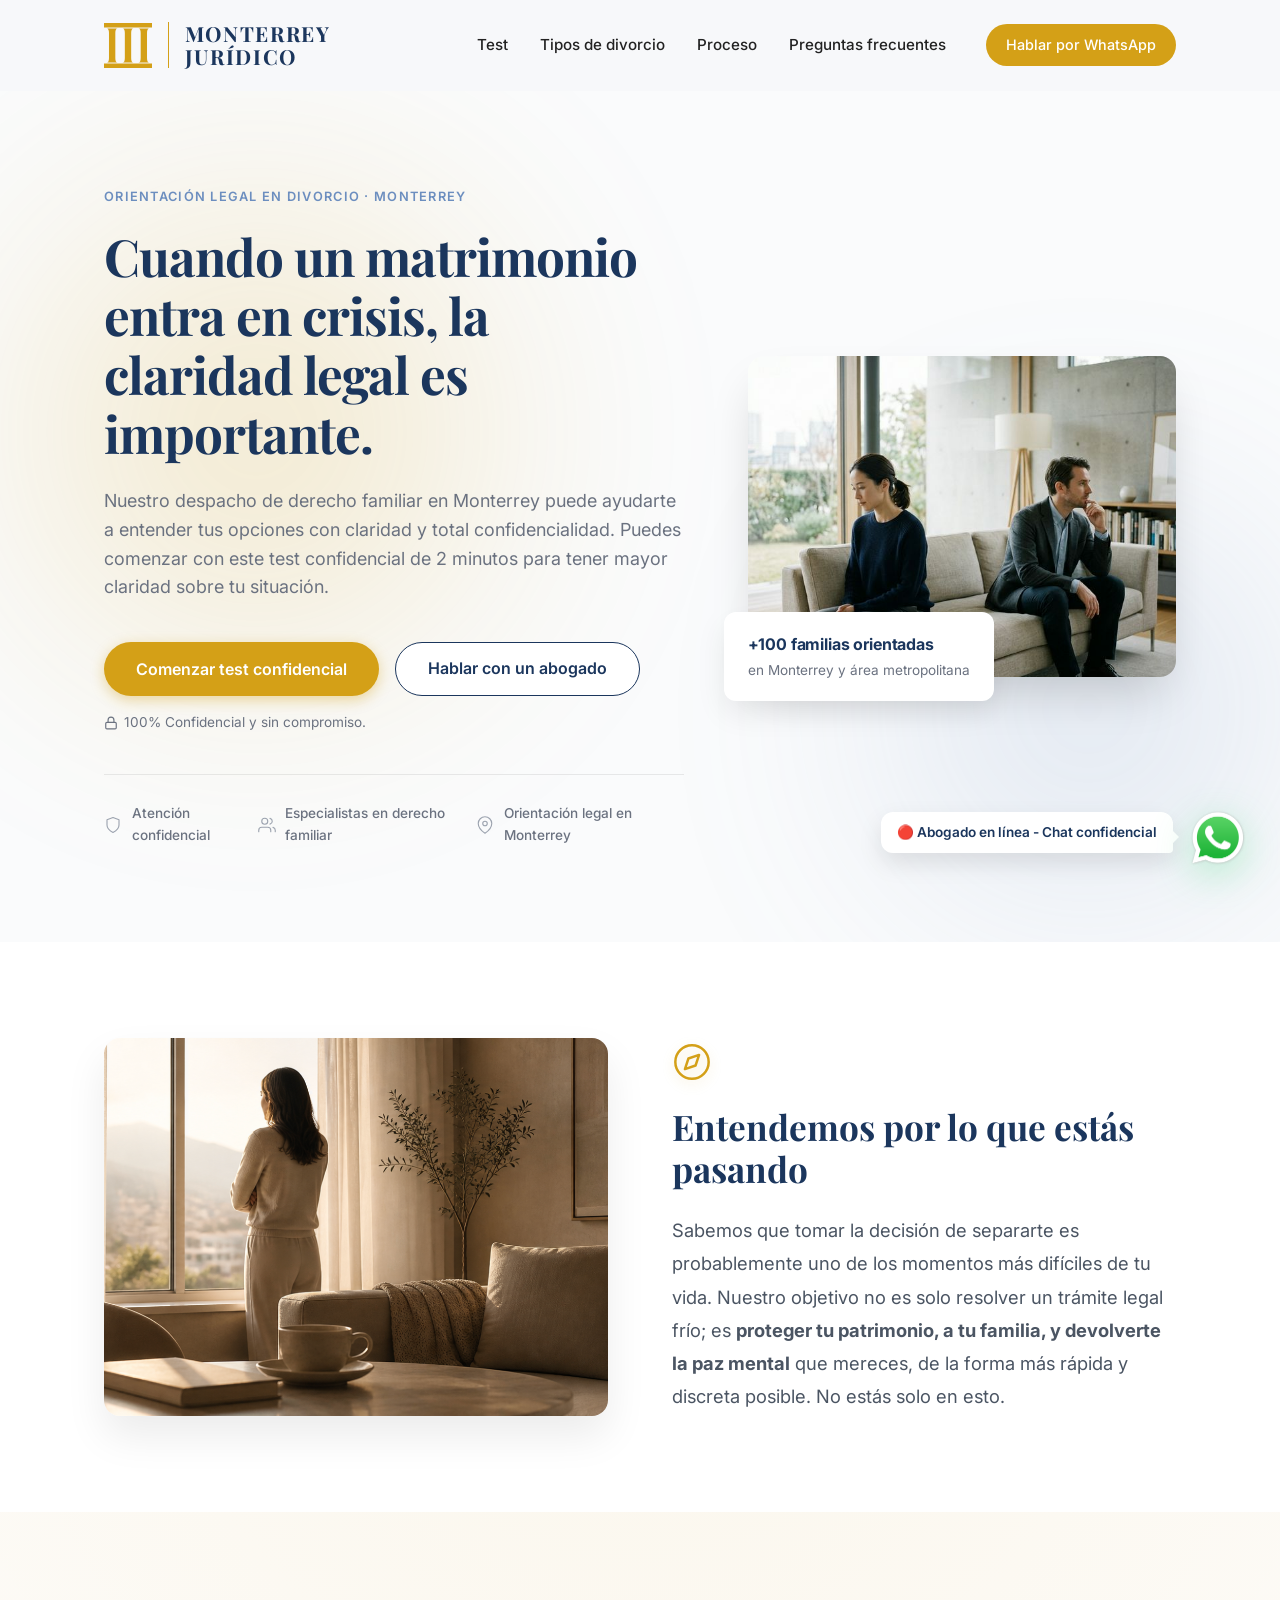
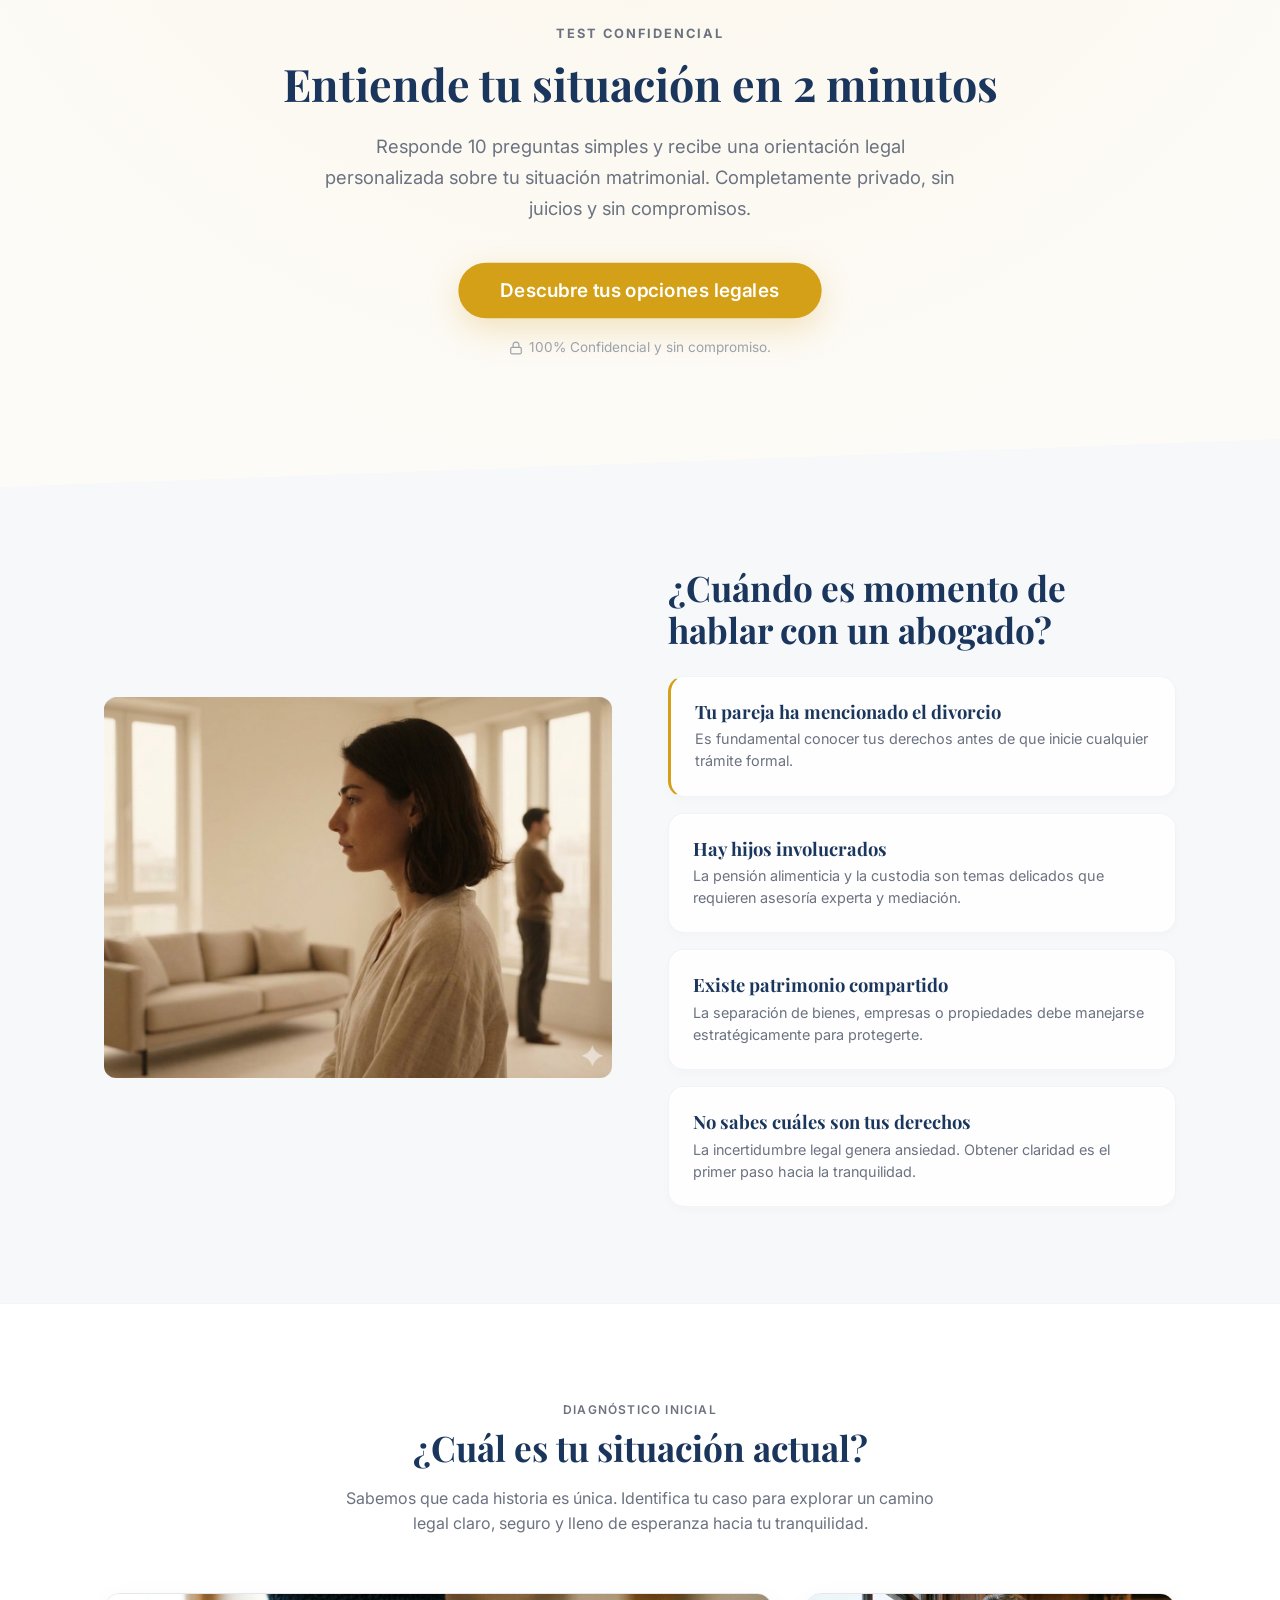
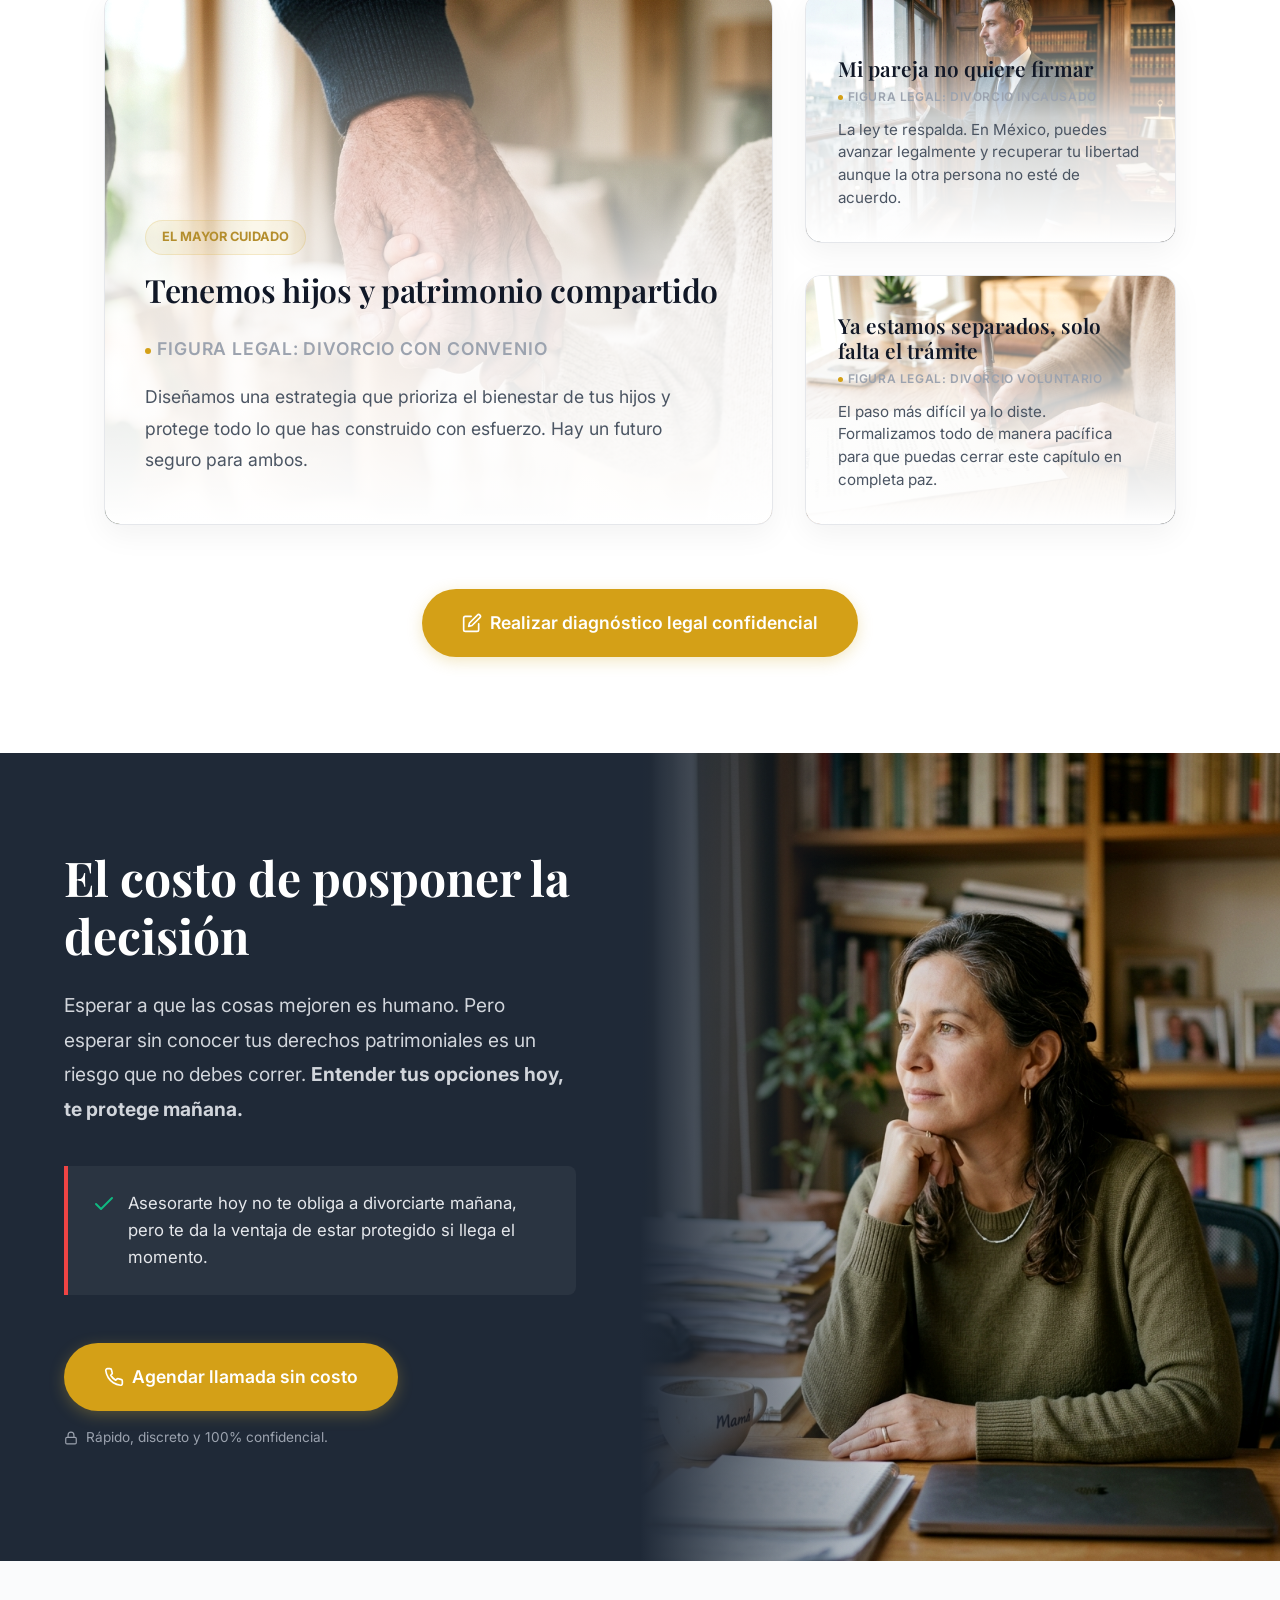
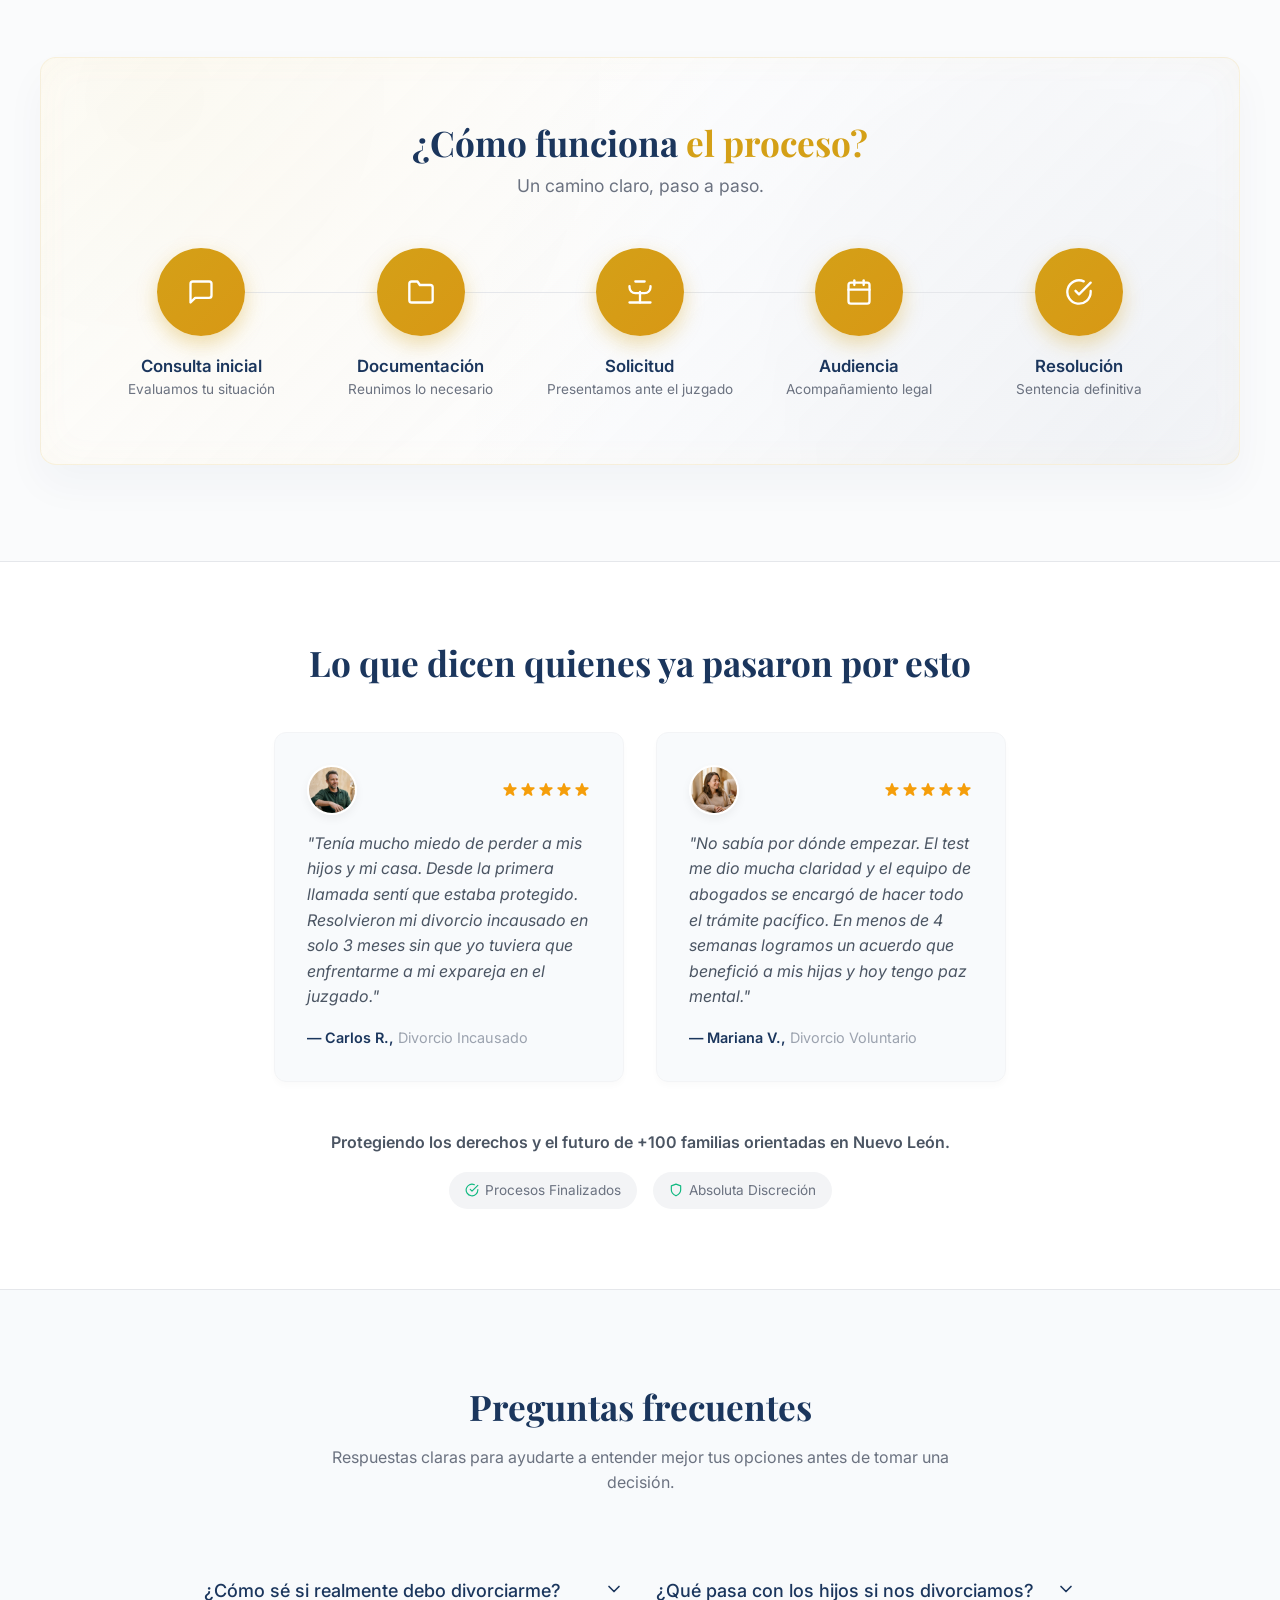
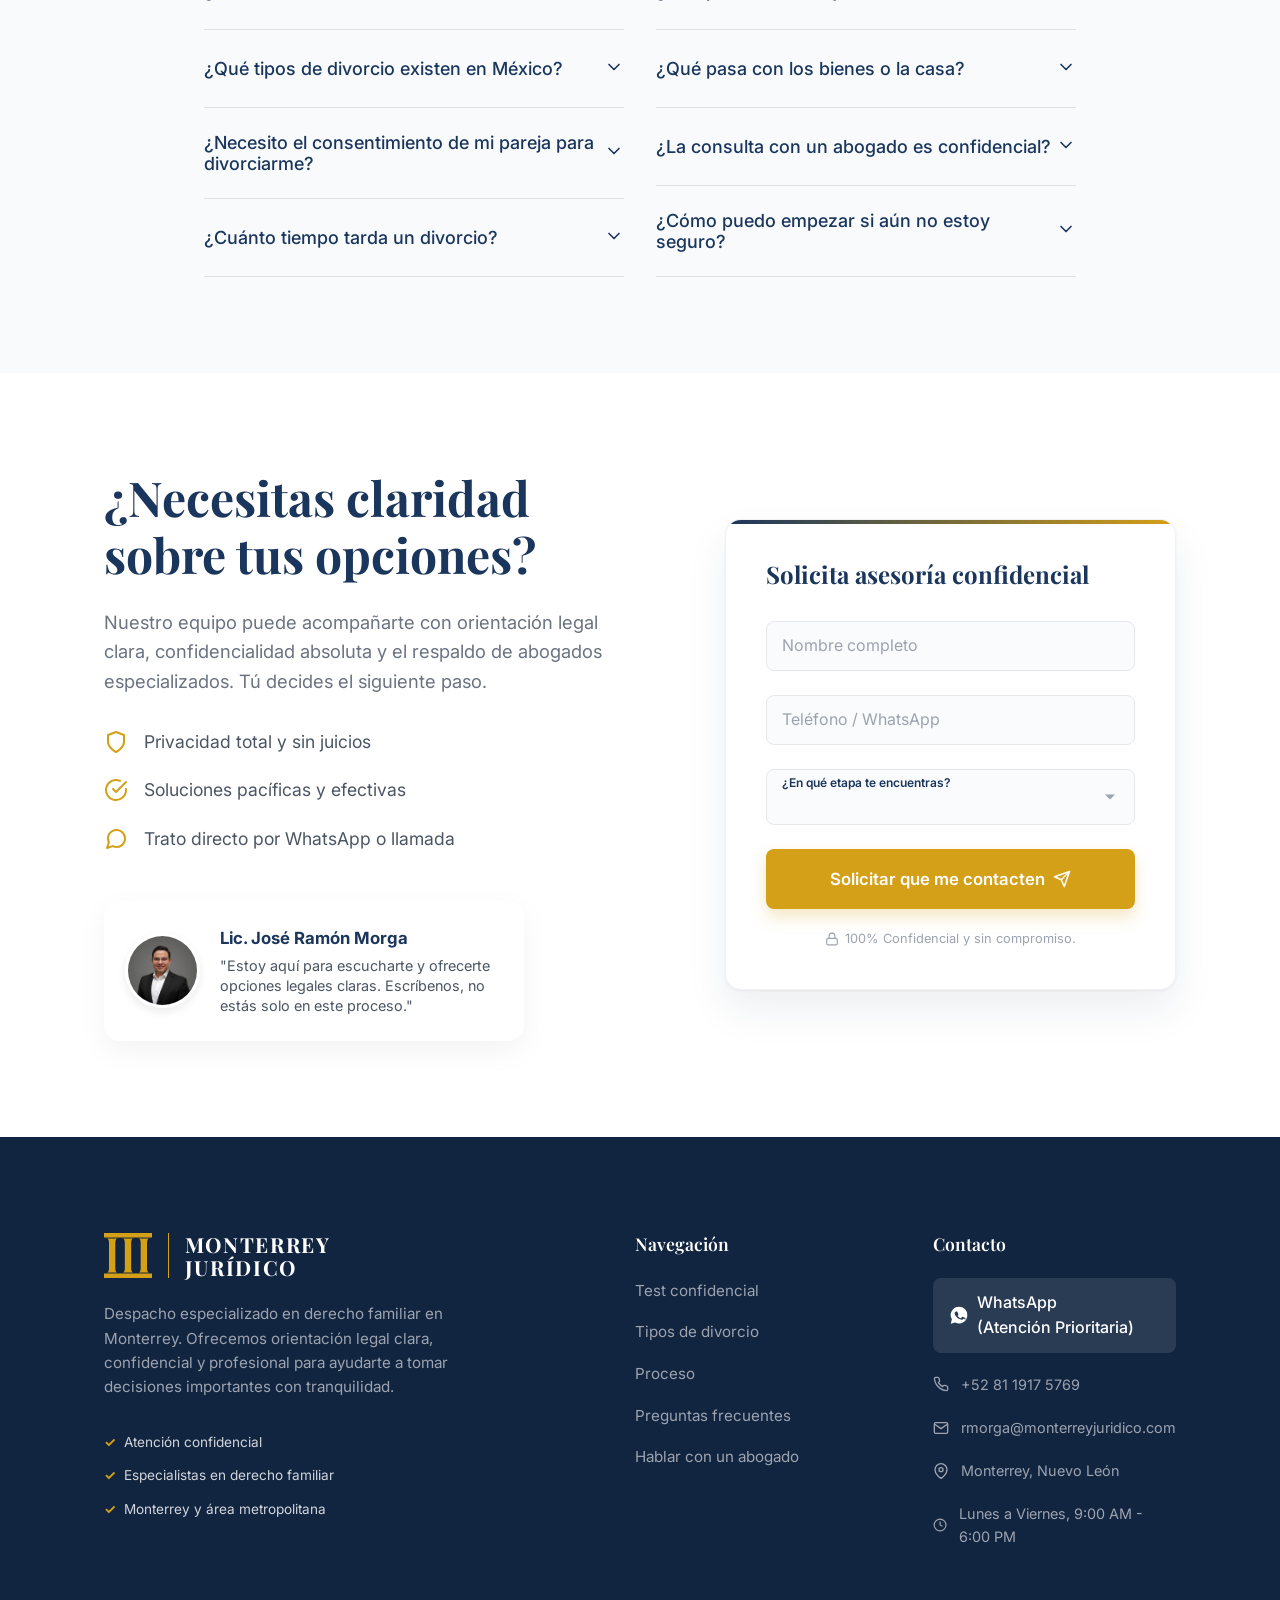
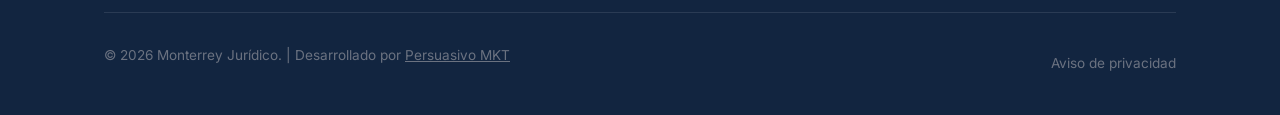
==== index.html @ 4d7eb2c7 "feat: add Aviso de Privacidad page and link it from footer Footer link previously pointed to javascr" ====
<!DOCTYPE html>
<html lang="es">
<head>
    <meta charset="UTF-8">
    <meta name="viewport" content="width=device-width, initial-scale=1.0">
    <title>Orientación Legal en Divorcio - Monterrey</title>
    <meta name="description" content="Orientación legal en divorcio en Monterrey. Especialistas en derecho familiar. Realiza nuestro test confidencial para evaluar tu situación.">
    
    <!-- Google Fonts -->
    <link rel="preconnect" href="https://fonts.googleapis.com">
    <link rel="preconnect" href="https://fonts.gstatic.com" crossorigin>
    <link href="https://fonts.googleapis.com/css2?family=Inter:wght@400;500;600&family=Playfair+Display:wght@500;600;700&display=swap" rel="stylesheet">
    
    <!-- CSS -->
    <link rel="stylesheet" href="styles.css?v=1.1">
</head>
<body>

    <!-- Main Header -->
    <header class="main-header" id="main-header">
        <div class="container header-container">
            <div class="header-logo">
                <a href="javascript:void(0)" class="logo-link">
                    <img src="assets/img/mj_isotipo.svg" alt="Isotipo Monterrey Jurídico" class="logo-icon">
                    <div class="logo-text-container">
                        <span class="logo-text-top">MONTERREY</span>
                        <span class="logo-text-bottom">JURÍDICO</span>
                    </div>
                </a>
            </div>
            
            <button class="mobile-menu-toggle" id="mobile-menu-toggle" aria-label="Abrir menú">
                <span></span>
                <span></span>
                <span></span>
            </button>

            <nav class="main-nav" id="main-nav">
                <ul class="nav-links">
                    <li><a href="#interactive-test" class="nav-link">Test</a></li>
                    <li><a href="#opciones" class="nav-link">Tipos de divorcio</a></li>
                    <li><a href="#proceso" class="nav-link">Proceso</a></li>
                    <li><a href="#faq" class="nav-link">Preguntas frecuentes</a></li>
                </ul>
                <div class="header-cta">
                    <a href="https://wa.me/528119175769" class="btn btn-primary btn-sm" target="_blank" rel="noopener">Hablar por WhatsApp</a>
                </div>
            </nav>
        </div>
    </header>

    <!-- Hero Section -->
    <section class="hero section ambient-mesh" id="inicio">
        <div class="container hero-container">
            <div class="hero-content">
                <span class="eyebrow" style="color: var(--color-secondary); font-size: 0.8rem; letter-spacing: 0.1em; font-weight: 600; text-transform: uppercase; margin-bottom: 1.25rem; display: block;">ORIENTACIÓN LEGAL EN DIVORCIO · MONTERREY</span>
                <h1 class="headline" style="font-size: clamp(2.5rem, 4vw, 3.5rem); line-height: 1.15; letter-spacing: -0.02em; max-width: 600px; margin-bottom: 1.25rem; color: var(--color-primary);">Cuando un matrimonio entra en crisis, la claridad legal es importante.</h1>
                <p class="subheadline" style="font-size: 1.125rem; line-height: 1.6; max-width: 580px; color: #6B7280; margin-bottom: 2.5rem;">Nuestro despacho de derecho familiar en Monterrey puede ayudarte a entender tus opciones con claridad y total confidencialidad. Puedes comenzar con este test confidencial de 2 minutos para tener mayor claridad sobre tu situación.</p>
                <div class="hero-actions" style="margin-bottom: 2.5rem;">
                    <div class="btn-group" style="display: flex; flex-wrap: wrap; gap: 1rem;">
                        <button class="btn btn-primary" onclick="startTestUI()" style="height: 54px; padding: 0 2rem; font-weight: 600; display: inline-flex; align-items: center; justify-content: center; box-shadow: 0 4px 14px 0 rgba(212, 160, 23, 0.39);">Comenzar test confidencial</button>
                        <a href="https://wa.me/528119175769" class="btn btn-secondary" target="_blank" rel="noopener" style="height: 54px; padding: 0 2rem; font-weight: 600; display: inline-flex; align-items: center; justify-content: center;">Hablar con un abogado</a>
                    </div>
                    <p style="font-size: 0.85rem; color: #6B7280; margin-top: 1rem; display: flex; align-items: center; gap: 6px;"><svg width="14" height="14" viewBox="0 0 24 24" fill="none" stroke="currentColor" stroke-width="2" stroke-linecap="round" stroke-linejoin="round"><rect x="3" y="11" width="18" height="11" rx="2" ry="2"></rect><path d="M7 11V7a5 5 0 0 1 10 0v4"></path></svg> 100% Confidencial y sin compromiso.</p>
                </div>
                <div class="hero-trust-badges">
                    <span class="trust-badge-item fade-up-delay-1">
                        <span class="trust-badge-icon">
                            <svg width="20" height="20" viewBox="0 0 24 24" fill="none" stroke="currentColor" stroke-width="1.5" stroke-linecap="round" stroke-linejoin="round"><path d="M12 22s8-4 8-10V5l-8-3-8 3v7c0 6 8 10 8 10z"></path></svg>
                        </span>
                        <span>Atención confidencial</span>
                    </span>
                    <span class="trust-badge-item fade-up-delay-2">
                        <span class="trust-badge-icon">
                            <svg width="20" height="20" viewBox="0 0 24 24" fill="none" stroke="currentColor" stroke-width="1.5" stroke-linecap="round" stroke-linejoin="round"><path d="M17 21v-2a4 4 0 0 0-4-4H5a4 4 0 0 0-4 4v2"></path><circle cx="9" cy="7" r="4"></circle><path d="M23 21v-2a4 4 0 0 0-3-3.87"></path><path d="M16 3.13a4 4 0 0 1 0 7.75"></path></svg>
                        </span>
                        <span>Especialistas en derecho familiar</span>
                    </span>
                    <span class="trust-badge-item fade-up-delay-3">
                        <span class="trust-badge-icon">
                            <svg width="20" height="20" viewBox="0 0 24 24" fill="none" stroke="currentColor" stroke-width="1.5" stroke-linecap="round" stroke-linejoin="round"><path d="M21 10c0 7-9 13-9 13s-9-6-9-13a9 9 0 0 1 18 0z"></path><circle cx="12" cy="10" r="3"></circle></svg>
                        </span>
                        <span>Orientación legal en Monterrey</span>
                    </span>
                </div>
            </div>
            <div class="hero-media-wrapper" style="position: relative; width: 100%;">
                <video class="hero-video" autoplay muted loop playsinline preload="metadata" poster="assets/hero.png" style="width: 100%; aspect-ratio: 4/3; object-fit: cover; border-radius: 16px; display: block; box-shadow: 0 24px 48px -12px rgba(0,0,0,0.18);">
                    <source src="assets/hero.divorcio.mp4" type="video/mp4">
                </video>
                <div class="hero-badge" style="position: absolute; bottom: -24px; left: -24px; background: white; padding: 1.25rem 1.5rem; border-radius: 12px; box-shadow: 0 12px 30px rgba(0,0,0,0.08); display: flex; align-items: center; z-index: 2;">
                    <div>
                        <p style="margin: 0; font-weight: 700; color: var(--color-primary); font-size: 1rem; letter-spacing: -0.01em;">+100 familias orientadas</p>
                        <p style="margin: 0; color: #6B7280; font-size: 0.85rem; padding-top: 0.1rem;">en Monterrey y área metropolitana</p>
                    </div>
                </div>
            </div>
        </div>
    </section>
    <!-- Empathy Section -->
    <section class="section empathy-section" style="background-color: #ffffff; padding: 6rem 0;">
        <div class="container">
            <div class="empathy-grid">
                <div class="empathy-image-wrapper">
                    <img src="assets/img/empathy_final.png" alt="Mujer mirando contemplativamente por la ventana" style="width: 100%; border-radius: 16px; box-shadow: 0 20px 40px rgba(0,0,0,0.08); aspect-ratio: 4/3; object-fit: cover;">
                </div>
                <div class="empathy-content" style="display: flex; flex-direction: column; justify-content: center;">
                    <svg width="40" height="40" viewBox="0 0 24 24" fill="none" stroke="var(--color-cta)" stroke-width="1.5" stroke-linecap="round" stroke-linejoin="round" style="margin-bottom: 1.5rem; filter: drop-shadow(0 4px 6px rgba(212, 160, 23, 0.2));"><circle cx="12" cy="12" r="10"></circle><polygon points="16.24 7.76 14.12 14.12 7.76 16.24 9.88 9.88 16.24 7.76"></polygon></svg>
                    <h2 class="section-title" style="font-size: 2.2rem; margin-bottom: 1.5rem; color: var(--color-primary);">Entendemos por lo que estás pasando</h2>
                    <p style="font-size: 1.15rem; line-height: 1.8; color: #4B5563; margin-bottom: 0;">
                        Sabemos que tomar la decisión de separarte es probablemente uno de los momentos más difíciles de tu vida. Nuestro objetivo no es solo resolver un trámite legal frío; es <strong>proteger tu patrimonio, a tu familia, y devolverte la paz mental</strong> que mereces, de la forma más rápida y discreta posible. No estás solo en esto.
                    </p>
                </div>
            </div>
        </div>
    </section>

    <!-- Interactive Relationship Test Section -->
    <section class="section test-section" id="interactive-test" style="background-color: #FDFBF7; position: relative; overflow: hidden; padding: 7rem 0;">
        <!-- Glowing background accent -->
        <div style="position: absolute; top: -50%; left: -10%; width: 120%; height: 200%; background: radial-gradient(circle at center top, rgba(212, 160, 23, 0.05) 0%, rgba(253, 251, 247, 0) 65%); pointer-events: none; z-index: 0;"></div>
        
        <div class="container text-center" id="test-intro-container" style="position: relative; z-index: 2;">
            <span class="eyebrow" style="color: #6B7280; margin-bottom: 0.75rem; display: block; letter-spacing: 0.15em; font-size: 0.8rem; text-transform: uppercase; font-weight: 700;">TEST CONFIDENCIAL</span>
            <h2 class="section-title" style="margin-bottom: 1.25rem; font-size: clamp(2rem, 3.5vw, 3rem); color: var(--color-primary);">Entiende tu situación en 2 minutos</h2>
            <p class="section-subtitle" style="color: #6B7280; max-width: 650px; margin: 0 auto 2.5rem auto; font-size: 1.15rem; line-height: 1.7;">Responde 10 preguntas simples y recibe una orientación legal personalizada sobre tu situación matrimonial. Completamente privado, sin juicios y sin compromisos.</p>
            <button class="btn btn-large" onclick="startTestUI()" style="background-color: var(--color-cta); color: #FFF; border-color: var(--color-cta); box-shadow: 0 10px 30px rgba(212, 160, 23, 0.25); transform: scale(1.05); transition: transform 0.3s ease, box-shadow 0.3s ease; font-weight: 600;">Descubre tus opciones legales</button>
            <p style="font-size: 0.85rem; color: #9CA3AF; margin-top: 1.25rem; display: flex; align-items: center; justify-content: center; gap: 6px;"><svg width="14" height="14" viewBox="0 0 24 24" fill="none" stroke="currentColor" stroke-width="2" stroke-linecap="round" stroke-linejoin="round"><rect x="3" y="11" width="18" height="11" rx="2" ry="2"></rect><path d="M7 11V7a5 5 0 0 1 10 0v4"></path></svg> 100% Confidencial y sin compromiso.</p>
        </div>

        <div class="container test-container card hidden" id="test-ui-container" style="max-width: 800px; padding: 3.5rem; margin: 0 auto; background: #ffffff; box-shadow: 0 30px 60px rgba(0,0,0,0.3); border: none; position: relative; z-index: 2; border-radius: 16px;">
            <div class="test-header" style="display: flex; justify-content: space-between; align-items: center; margin-bottom: 1.5rem;">
                <span id="question-counter" style="color: var(--color-primary); font-family: var(--font-heading); font-style: italic; font-weight: 600; font-size: 1.2rem;">Pregunta 1 de 10</span>
                <button class="btn-close-test" onclick="resetTestUI()" aria-label="Cerrar test" style="background: none; border: none; font-size: 1.5rem; cursor: pointer; color: #6B7280; width: 32px; height: 32px; display: flex; align-items: center; justify-content: center; border-radius: 50%; transition: background 0.2s;">&times;</button>
            </div>
            <div class="test-progress" style="width: 100%; height: 6px; background: #E5E7EB; border-radius: 3px; margin-bottom: 3rem; overflow: hidden;">
                <div class="progress-bar" id="progress-bar" style="height: 100%; background-color: var(--color-cta); width: 0%; transition: width 0.4s ease;"></div>
            </div>
            
            <div id="test-questions" class="test-questions">
                <!-- Injected via script.js -->
            </div>
            <div id="test-results" class="hidden text-center">
                <div id="loading-sequence" style="margin-bottom: 2rem;">
                    <div class="spinner" style="border: 4px solid rgba(212, 175, 55, 0.1); border-left-color: var(--color-cta); border-radius: 50%; width: 50px; height: 50px; animation: spin 1s linear infinite; margin: 0 auto 1.5rem;"></div>
                    <h3 id="result-title" style="margin-bottom: 0.5rem; color: var(--color-primary); font-size: 1.8rem; transition: opacity 0.3s ease;">Procesando diagnóstico...</h3>
                    <p id="result-message" style="color: #6B7280; font-size: 1.1rem; max-width: 600px; margin: 0 auto; transition: opacity 0.3s ease;">Analizando tus respuestas bajo estricta confidencialidad.</p>
                </div>
                <div id="final-whatsapp-action" class="hidden">
                    <p style="margin-bottom: 1.5rem; color: #374151; font-size: 1.25rem; font-weight: 600;">Tu radiografía legal está lista.</p>
                    <a href="javascript:void(0)" id="result-whatsapp" class="btn btn-primary btn-large" target="_blank" rel="noopener" style="animation: pulse-soft 2s infinite; display: inline-flex; align-items: center; gap: 10px; pointer-events: none; opacity: 0.5;">
                        <svg width="24" height="24" viewBox="0 0 24 24" fill="currentColor" xmlns="http://www.w3.org/2000/svg"><path d="M17.472 14.382c-.297-.149-1.758-.867-2.03-.967-.273-.099-.471-.148-.67.15-.197.297-.767.966-.94 1.164-.173.199-.347.223-.644.075-.297-.15-1.255-.463-2.39-1.475-.883-.788-1.48-1.761-1.653-2.059-.173-.297-.018-.458.13-.606.134-.133.298-.347.446-.52.149-.174.198-.298.298-.497.099-.198.05-.371-.025-.52-.075-.149-.669-1.612-.916-2.207-.242-.579-.487-.5-.669-.51a12.8 12.8 0 0 0-.57-.01c-.198 0-.52.074-.792.372-.272.297-1.04 1.016-1.04 2.479 0 1.462 1.065 2.875 1.213 3.074.149.198 2.096 3.2 5.077 4.487.709.306 1.262.489 1.694.625.712.227 1.36.195 1.871.118.571-.085 1.758-.719 2.006-1.413.248-.694.248-1.289.173-1.413-.074-.124-.272-.198-.57-.347m-5.421 7.403h-.004a9.87 9.87 0 0 1-5.031-1.378l-.361-.214-3.741.982.998-3.648-.235-.374a9.86 9.86 0 0 1-1.51-5.26c.001-5.45 4.436-9.884 9.888-9.884 2.64 0 5.122 1.03 6.988 2.898a9.825 9.825 0 0 1 2.893 6.994c-.003 5.45-4.437 9.884-9.885 9.884m8.413-18.297A11.815 11.815 0 0 0 12.05 0C5.495 0 .16 5.335.157 11.892c0 2.096.547 4.142 1.588 5.945L.057 24l6.305-1.654a11.882 11.882 0 0 0 5.683 1.448h.005c6.554 0 11.89-5.335 11.893-11.893a11.821 11.821 0 0 0-3.48-8.413Z"/></svg>
                        Abrir Chat Confidencial
                    </a>
                    <p style="font-size: 0.85rem; color: #9CA3AF; margin-top: 1rem;">Serás redirigido de forma segura a WhatsApp.</p>
                </div>
            </div>
        </div>
    </section>

    <!-- When to talk to a lawyer -->
    <section class="section reasons" style="background-color: #F7F8FA; position: relative; z-index: 1; padding-top: 5rem;">
        <!-- Tilt Divider Top -->
        <div class="tilt-divider-top" style="position: absolute; top: 0; left: 0; width: 100%; overflow: hidden; line-height: 0; transform: translateY(-100%);">
            <svg viewBox="0 0 1200 120" preserveAspectRatio="none" style="width: calc(100% + 1.3px); height: 48px; display: block;">
                <!-- Draws right-heavy slant matching the #F7F8FA background -->
                <path d="M0 120 L1200 0 L1200 120 Z" fill="#F7F8FA"></path>
            </svg>
        </div>
        
        <div class="container container-large">
            <div class="reasons-layout" style="display: grid; grid-template-columns: 1fr 1fr; gap: 3.5rem; align-items: center;">
                <!-- Balanced Image Element -->
                <div class="reasons-image-wrapper" style="position: relative;">
                    <img src="assets/pareja.png" alt="Pareja reflexionando sobre el divorcio" style="width: 100%; border-radius: 12px; box-shadow: 0 20px 40px -10px rgba(0,0,0,0.2), 0 0 1px rgba(0,0,0,0.1); object-fit: cover; aspect-ratio: 4/3;">
                </div>
                
                <div class="reasons-content">
                    <h2 class="section-title" style="text-align: left; margin-bottom: 1.5rem; font-size: 2.2rem;">¿Cuándo es momento de hablar con un abogado?</h2>
                    
                    <div class="grid reasons-grid" style="grid-template-columns: 1fr; gap: 1rem;">
                        <div class="card hover-lift" style="padding: 1.5rem; border-left: 3px solid var(--color-cta);">
                            <h3 style="font-size: 1.15rem; font-family: var(--font-heading); margin-bottom: 0.35rem; color: var(--color-primary);">Tu pareja ha mencionado el divorcio</h3>
                            <p style="margin: 0; color: #6B7280; font-size: 0.9rem; line-height: 1.5;">Es fundamental conocer tus derechos antes de que inicie cualquier trámite formal.</p>
                        </div>
                        <div class="card hover-lift" style="padding: 1.5rem;">
                            <h3 style="font-size: 1.15rem; font-family: var(--font-heading); margin-bottom: 0.35rem; color: var(--color-primary);">Hay hijos involucrados</h3>
                            <p style="margin: 0; color: #6B7280; font-size: 0.9rem; line-height: 1.5;">La pensión alimenticia y la custodia son temas delicados que requieren asesoría experta y mediación.</p>
                        </div>
                        <div class="card hover-lift" style="padding: 1.5rem;">
                            <h3 style="font-size: 1.15rem; font-family: var(--font-heading); margin-bottom: 0.35rem; color: var(--color-primary);">Existe patrimonio compartido</h3>
                            <p style="margin: 0; color: #6B7280; font-size: 0.9rem; line-height: 1.5;">La separación de bienes, empresas o propiedades debe manejarse estratégicamente para protegerte.</p>
                        </div>
                        <div class="card hover-lift" style="padding: 1.5rem;">
                            <h3 style="font-size: 1.15rem; font-family: var(--font-heading); margin-bottom: 0.35rem; color: var(--color-primary);">No sabes cuáles son tus derechos</h3>
                            <p style="margin: 0; color: #6B7280; font-size: 0.9rem; line-height: 1.5;">La incertidumbre legal genera ansiedad. Obtener claridad es el primer paso hacia la tranquilidad.</p>
                        </div>
                    </div>
                </div>
            </div>
        </div>
    </section>

    <!-- Situaciones Reales / Diagnóstico Inicial -->
    <section class="section" id="opciones" style="background-color: #FFFFFF; color: #1F2937; border-top: 1px solid #F3F4F6;">
        <div class="container text-center">
            <span class="eyebrow" style="color: #6B7280; margin-bottom: 0.5rem; display: block; letter-spacing: 0.1em; font-size: 0.75rem;">DIAGNÓSTICO INICIAL</span>
            <h2 class="section-title" style="margin-bottom: 1rem; color: var(--color-primary);">¿Cuál es tu situación actual?</h2>
            <p class="section-subtitle" style="color: #6B7280; max-width: 600px; margin: 0 auto 3.5rem auto;">Sabemos que cada historia es única. Identifica tu caso para explorar un camino legal claro, seguro y lleno de esperanza hacia tu tranquilidad.</p>
            
            <div class="bento-grid">
                <!-- Card 1 (Hero) -->
                <div class="card hover-lift bento-card bento-hero bento-light" style="text-align: left; padding: 0 !important; position: relative; min-height: 400px; border: 1px solid #E5E7EB; background: #FFFFFF; overflow: hidden; box-shadow: 0 10px 30px rgba(0,0,0,0.05);">
                    <img src="assets/img/bento_hijos_man.png" alt="Hijos y Patrimonio" style="width: 100%; height: 100%; object-fit: cover; position: absolute; inset: 0; filter: brightness(1.05);">
                    <div style="position: absolute; inset: 0; background: linear-gradient(to top, rgba(255,255,255,1) 0%, rgba(255,255,255,0.85) 45%, transparent 100%); pointer-events: none;"></div>
                    <div style="position: relative; z-index: 2; display: flex; flex-direction: column; justify-content: flex-end; height: 100%; padding: 3rem 2.5rem;">
                        <span style="background: rgba(212, 175, 55, 0.1); color: #B48E2D; padding: 0.4rem 1rem; border-radius: 20px; font-size: 0.8rem; font-weight: 700; margin-bottom: 1rem; align-self: flex-start; border: 1px solid rgba(212, 175, 55, 0.2);">EL MAYOR CUIDADO</span>
                        <h3 style="font-family: var(--font-heading); color: #111827; font-size: clamp(1.5rem, 3vw, 2rem); font-weight: 600; margin-bottom: 0.5rem; line-height: 1.2;">Tenemos hijos y patrimonio compartido</h3>
                        <p style="font-size: 0.8rem; color: #9CA3AF; margin-bottom: 1rem; font-weight: 600; letter-spacing: 0.05em; text-transform: uppercase;"><span style="display: inline-block; width: 6px; height: 6px; background-color: var(--color-cta); border-radius: 50%; margin-right: 6px; margin-bottom: 1px;"></span>Figura legal: Divorcio con Convenio</p>
                        <p style="color: #4B5563; font-size: 1.05rem; margin: 0; line-height: 1.6; max-width: 95%;">Diseñamos una estrategia que prioriza el bienestar de tus hijos y protege todo lo que has construido con esfuerzo. Hay un futuro seguro para ambos.</p>
                    </div>
                </div>
                
                <!-- Card 2 (Sidebar) -->
                <div class="card hover-lift bento-card bento-sidebar-1 bento-light" style="text-align: left; padding: 0 !important; position: relative; min-height: 250px; border: 1px solid #E5E7EB; background: #FFFFFF; overflow: hidden; box-shadow: 0 10px 30px rgba(0,0,0,0.05);">
                    <img src="assets/img/bento_firma_man.png" alt="No quiere firmar" style="width: 100%; height: 100%; object-fit: cover; position: absolute; inset: 0; filter: brightness(1.05);">
                    <div style="position: absolute; inset: 0; background: linear-gradient(to top, rgba(255,255,255,1) 0%, rgba(255,255,255,0.8) 50%, transparent 100%); pointer-events: none;"></div>
                    <div style="position: relative; z-index: 2; display: flex; flex-direction: column; justify-content: flex-end; height: 100%; padding: 2rem;">
                        <h3 style="font-family: var(--font-heading); color: #111827; font-size: 1.3rem; font-weight: 600; margin-bottom: 0.4rem; line-height: 1.2;">Mi pareja no quiere firmar</h3>
                        <p style="font-size: 0.75rem; color: #9CA3AF; margin-bottom: 0.75rem; font-weight: 600; letter-spacing: 0.05em; text-transform: uppercase;"><span style="display: inline-block; width: 5px; height: 5px; background-color: var(--color-cta); border-radius: 50%; margin-right: 5px; margin-bottom: 1px;"></span>Figura legal: Divorcio Incausado</p>
                        <p style="color: #4B5563; font-size: 0.95rem; margin: 0; line-height: 1.5;">La ley te respalda. En México, puedes avanzar legalmente y recuperar tu libertad aunque la otra persona no esté de acuerdo.</p>
                    </div>
                </div>
                
                <!-- Card 3 (Sidebar) -->
                <div class="card hover-lift bento-card bento-sidebar-2 bento-light" style="text-align: left; padding: 0 !important; position: relative; min-height: 250px; border: 1px solid #E5E7EB; background: #FFFFFF; overflow: hidden; box-shadow: 0 10px 30px rgba(0,0,0,0.05);">
                    <img src="assets/img/bento_tramite_neutral.png" alt="Ya estamos separados" style="width: 100%; height: 100%; object-fit: cover; position: absolute; inset: 0; filter: brightness(1.05);">
                    <div style="position: absolute; inset: 0; background: linear-gradient(to top, rgba(255,255,255,1) 0%, rgba(255,255,255,0.8) 50%, transparent 100%); pointer-events: none;"></div>
                    <div style="position: relative; z-index: 2; display: flex; flex-direction: column; justify-content: flex-end; height: 100%; padding: 2rem;">
                        <h3 style="font-family: var(--font-heading); color: #111827; font-size: 1.3rem; font-weight: 600; margin-bottom: 0.4rem; line-height: 1.2;">Ya estamos separados, solo falta el trámite</h3>
                        <p style="font-size: 0.75rem; color: #9CA3AF; margin-bottom: 0.75rem; font-weight: 600; letter-spacing: 0.05em; text-transform: uppercase;"><span style="display: inline-block; width: 5px; height: 5px; background-color: var(--color-cta); border-radius: 50%; margin-right: 5px; margin-bottom: 1px;"></span>Figura legal: Divorcio Voluntario</p>
                        <p style="color: #4B5563; font-size: 0.95rem; margin: 0; line-height: 1.5;">El paso más difícil ya lo diste. Formalizamos todo de manera pacífica para que puedas cerrar este capítulo en completa paz.</p>
                    </div>
                </div>
            </div>
            
            <div style="margin-top: 4rem;">
                <a href="#interactive-test" onclick="startTestUI()" class="btn btn-primary" style="background-color: var(--color-cta); color: #FFF; padding: 1.25rem 2.5rem; font-size: 1.1rem; border-radius: var(--radius-full); text-decoration: none; display: inline-flex; align-items: center; gap: 0.5rem; font-weight: 600; box-shadow: 0 4px 15px rgba(212, 175, 55, 0.3); transition: all 0.3s ease;">
                    <svg width="20" height="20" viewBox="0 0 24 24" fill="none" stroke="currentColor" stroke-width="2" stroke-linecap="round" stroke-linejoin="round"><path d="M11 4H4a2 2 0 0 0-2 2v14a2 2 0 0 0 2 2h14a2 2 0 0 0 2-2v-7"></path><path d="M18.5 2.5a2.121 2.121 0 0 1 3 3L12 15l-4 1 1-4 9.5-9.5z"></path></svg>
                    Realizar diagnóstico legal confidencial
                </a>
            </div>
        </div>
    </section>

    <!-- Loss Aversion Section -->
    <section class="section loss-aversion-section" style="background-color: #1F2937; color: #FFF; padding: 0; overflow: hidden; position: relative;">
        <div class="loss-aversion-grid" style="display: grid; grid-template-columns: 1fr 1fr; align-items: stretch; min-height: 600px;">
            
            <!-- Left Column: Content -->
            <div class="loss-aversion-content-wrapper" style="padding: 6rem 4rem; display: flex; flex-direction: column; justify-content: center; z-index: 2; position: relative; max-width: 800px; margin-left: auto;">
                <h2 class="section-title" style="font-size: clamp(2.2rem, 4vw, 3rem); margin-bottom: 1.5rem; color: #FFF; text-align: left;">El costo de posponer la decisión</h2>
                <p style="font-size: 1.2rem; line-height: 1.8; color: #D1D5DB; margin-bottom: 2.5rem; max-width: 550px;">
                    Esperar a que las cosas mejoren es humano. Pero esperar sin conocer tus derechos patrimoniales es un riesgo que no debes correr. <strong>Entender tus opciones hoy, te protege mañana.</strong>
                </p>
                
                <div style="background: rgba(255, 255, 255, 0.05); border-left: 4px solid #EF4444; padding: 1.5rem; text-align: left; border-radius: 0 8px 8px 0; max-width: 550px; margin-bottom: 3rem;">
                    <p style="margin: 0; font-size: 1.05rem; color: #E5E7EB; display: flex; align-items: flex-start; gap: 12px;">
                        <svg width="24" height="24" viewBox="0 0 24 24" fill="none" stroke="#10B981" stroke-width="2" stroke-linecap="round" stroke-linejoin="round" style="flex-shrink: 0; margin-top: 2px;"><polyline points="20 6 9 17 4 12"></polyline></svg>
                        <span>Asesorarte hoy no te obliga a divorciarte mañana, pero te da la ventaja de estar protegido si llega el momento.</span>
                    </p>
                </div>
                
                <div style="text-align: left;">
                    <a href="#contacto" class="btn btn-primary" style="background-color: var(--color-cta); color: #FFF; padding: 1.25rem 2.5rem; font-size: 1.1rem; border-radius: var(--radius-full); text-decoration: none; display: inline-flex; align-items: center; gap: 0.5rem; font-weight: 600; box-shadow: 0 4px 15px rgba(212, 175, 55, 0.3); transition: all 0.3s ease;">
                        <svg width="20" height="20" viewBox="0 0 24 24" fill="none" stroke="currentColor" stroke-width="2" stroke-linecap="round" stroke-linejoin="round"><path d="M22 16.92v3a2 2 0 0 1-2.18 2 19.79 19.79 0 0 1-8.63-3.07 19.5 19.5 0 0 1-6-6 19.79 19.79 0 0 1-3.07-8.67A2 2 0 0 1 4.11 2h3a2 2 0 0 1 2 1.72 12.84 12.84 0 0 0 .7 2.81 2 2 0 0 1-.45 2.11L8.09 9.91a16 16 0 0 0 6 6l1.27-1.27a2 2 0 0 1 2.11-.45 12.84 12.84 0 0 0 2.81.7A2 2 0 0 1 22 16.92z"></path></svg>
                        Agendar llamada sin costo
                    </a>
                    <p style="margin-top: 1rem; font-size: 0.85rem; color: #9CA3AF; display: flex; align-items: center; gap: 8px;">
                        <svg width="14" height="14" viewBox="0 0 24 24" fill="none" stroke="currentColor" stroke-width="2" stroke-linecap="round" stroke-linejoin="round"><rect x="3" y="11" width="18" height="11" rx="2" ry="2"></rect><path d="M7 11V7a5 5 0 0 1 10 0v4"></path></svg> 
                        Rápido, discreto y 100% confidencial.
                    </p>
                </div>
            </div>

            <!-- Right Column: Single Directed Image -->
            <div class="loss-aversion-image-wrapper reveal reveal-right" style="position: relative; width: 100%; height: 100%;">
                <img src="assets/img/loss_aversion_directed.png" alt="Analizando opciones legales" style="width: 100%; height: 100%; object-fit: cover; filter: contrast(1.05) brightness(0.9);">
                <div style="position: absolute; inset: 0; background: linear-gradient(to right, #1F2937 0%, transparent 40%); pointer-events: none;"></div>
            </div>
            
        </div>
    </section>

    <!-- Divorce Process Timeline -->
    <section class="section timeline-section" id="proceso">
        <div class="container premium-glass-box" style="padding: 4rem; border-radius: var(--radius-md);">
            <h2 class="section-title text-center" style="margin-bottom: 0.5rem;">¿Cómo funciona <span style="color: var(--color-cta);">el proceso?</span></h2>
            <p class="section-subtitle text-center" style="color: #6B7280; font-size: 1.1rem; margin-bottom: 3rem;">Un camino claro, paso a paso.</p>
            
            <div class="timeline-horizontal">
                <div class="timeline-step-hz">
                    <div class="step-icon-hz">
                        <svg xmlns="http://www.w3.org/2000/svg" width="28" height="28" viewBox="0 0 24 24" fill="none" stroke="currentColor" stroke-width="2" stroke-linecap="round" stroke-linejoin="round"><path d="M21 15a2 2 0 0 1-2 2H7l-4 4V5a2 2 0 0 1 2-2h14a2 2 0 0 1 2 2z"></path></svg>
                    </div>
                    <div class="step-content-hz">
                        <h4>Consulta inicial</h4>
                        <p>Evaluamos tu situación</p>
                    </div>
                </div>
                <div class="timeline-step-hz">
                    <div class="step-icon-hz">
                        <svg xmlns="http://www.w3.org/2000/svg" width="28" height="28" viewBox="0 0 24 24" fill="none" stroke="currentColor" stroke-width="2" stroke-linecap="round" stroke-linejoin="round"><path d="M22 19a2 2 0 0 1-2 2H4a2 2 0 0 1-2-2V5a2 2 0 0 1 2-2h5l2 3h9a2 2 0 0 1 2 2z"></path></svg>
                    </div>
                    <div class="step-content-hz">
                        <h4>Documentación</h4>
                        <p>Reunimos lo necesario</p>
                    </div>
                </div>
                <div class="timeline-step-hz">
                    <div class="step-icon-hz">
                        <svg xmlns="http://www.w3.org/2000/svg" width="28" height="28" viewBox="0 0 24 24" fill="none" stroke="currentColor" stroke-width="2" stroke-linecap="round" stroke-linejoin="round"><path d="M3 21h18"></path><path d="M3 7v1a5 5 0 0 0 5 5h8a5 5 0 0 0 5-5V7"></path><path d="M12 21v-9"></path><path d="M8 3h8"></path></svg>
                    </div>
                    <div class="step-content-hz">
                        <h4>Solicitud</h4>
                        <p>Presentamos ante el juzgado</p>
                    </div>
                </div>
                <div class="timeline-step-hz">
                    <div class="step-icon-hz">
                        <svg xmlns="http://www.w3.org/2000/svg" width="28" height="28" viewBox="0 0 24 24" fill="none" stroke="currentColor" stroke-width="2" stroke-linecap="round" stroke-linejoin="round"><rect x="3" y="4" width="18" height="18" rx="2" ry="2"></rect><line x1="16" y1="2" x2="16" y2="6"></line><line x1="8" y1="2" x2="8" y2="6"></line><line x1="3" y1="10" x2="21" y2="10"></line></svg>
                    </div>
                    <div class="step-content-hz">
                        <h4>Audiencia</h4>
                        <p>Acompañamiento legal</p>
                    </div>
                </div>
                <div class="timeline-step-hz">
                    <div class="step-icon-hz">
                        <svg xmlns="http://www.w3.org/2000/svg" width="28" height="28" viewBox="0 0 24 24" fill="none" stroke="currentColor" stroke-width="2" stroke-linecap="round" stroke-linejoin="round"><path d="M22 11.08V12a10 10 0 1 1-5.93-9.14"></path><polyline points="22 4 12 14.01 9 11.01"></polyline></svg>
                    </div>
                    <div class="step-content-hz">
                        <h4>Resolución</h4>
                        <p>Sentencia definitiva</p>
                    </div>
                </div>
            </div>
        </div>
    </section>

    <!-- Social Proof Section -->
    <section class="section social-proof-section" style="background-color: #ffffff; padding: 5rem 0; border-top: 1px solid #E5E7EB; border-bottom: 1px solid #E5E7EB;">
        <div class="container text-center">
            <h2 class="section-title" style="margin-bottom: 3rem; font-size: clamp(1.8rem, 3vw, 2.2rem); color: var(--color-primary);">Lo que dicen quienes ya pasaron por esto</h2>
            <div style="display: flex; flex-wrap: wrap; justify-content: center; gap: 2rem;">
                
                <!-- Review 1 -->
                <div style="background: #F8FAFC; padding: 2rem; border-radius: 12px; max-width: 350px; text-align: left; box-shadow: 0 4px 6px rgba(0,0,0,0.02); border: 1px solid #F3F4F6; position: relative;">
                    <div style="display: flex; align-items: center; justify-content: space-between; margin-bottom: 1rem;">
                        <img src="assets/img/avatar_carlos.png" alt="Carlos R." style="width: 50px; height: 50px; border-radius: 50%; object-fit: cover; border: 2px solid white; box-shadow: 0 4px 10px rgba(0,0,0,0.05);">
                        <div style="display: flex; color: #F59E0B;">
                            <svg width="18" height="18" fill="currentColor" viewBox="0 0 20 20"><path d="M9.049 2.927c.3-.921 1.603-.921 1.902 0l1.07 3.292a1 1 0 00.95.69h3.462c.969 0 1.371 1.24.588 1.81l-2.8 2.034a1 1 0 00-.364 1.118l1.07 3.292c.3.921-.755 1.688-1.54 1.118l-2.8-2.034a1 1 0 00-1.175 0l-2.8 2.034c-.784.57-1.838-.197-1.539-1.118l1.07-3.292a1 1 0 00-.364-1.118L2.98 8.72c-.783-.57-.38-1.81.588-1.81h3.461a1 1 0 00.951-.69l1.07-3.292z"></path></svg>
                            <svg width="18" height="18" fill="currentColor" viewBox="0 0 20 20"><path d="M9.049 2.927c.3-.921 1.603-.921 1.902 0l1.07 3.292a1 1 0 00.95.69h3.462c.969 0 1.371 1.24.588 1.81l-2.8 2.034a1 1 0 00-.364 1.118l1.07 3.292c.3.921-.755 1.688-1.54 1.118l-2.8-2.034a1 1 0 00-1.175 0l-2.8 2.034c-.784.57-1.838-.197-1.539-1.118l1.07-3.292a1 1 0 00-.364-1.118L2.98 8.72c-.783-.57-.38-1.81.588-1.81h3.461a1 1 0 00.951-.69l1.07-3.292z"></path></svg>
                            <svg width="18" height="18" fill="currentColor" viewBox="0 0 20 20"><path d="M9.049 2.927c.3-.921 1.603-.921 1.902 0l1.07 3.292a1 1 0 00.95.69h3.462c.969 0 1.371 1.24.588 1.81l-2.8 2.034a1 1 0 00-.364 1.118l1.07 3.292c.3.921-.755 1.688-1.54 1.118l-2.8-2.034a1 1 0 00-1.175 0l-2.8 2.034c-.784.57-1.838-.197-1.539-1.118l1.07-3.292a1 1 0 00-.364-1.118L2.98 8.72c-.783-.57-.38-1.81.588-1.81h3.461a1 1 0 00.951-.69l1.07-3.292z"></path></svg>
                            <svg width="18" height="18" fill="currentColor" viewBox="0 0 20 20"><path d="M9.049 2.927c.3-.921 1.603-.921 1.902 0l1.07 3.292a1 1 0 00.95.69h3.462c.969 0 1.371 1.24.588 1.81l-2.8 2.034a1 1 0 00-.364 1.118l1.07 3.292c.3.921-.755 1.688-1.54 1.118l-2.8-2.034a1 1 0 00-1.175 0l-2.8 2.034c-.784.57-1.838-.197-1.539-1.118l1.07-3.292a1 1 0 00-.364-1.118L2.98 8.72c-.783-.57-.38-1.81.588-1.81h3.461a1 1 0 00.951-.69l1.07-3.292z"></path></svg>
                            <svg width="18" height="18" fill="currentColor" viewBox="0 0 20 20"><path d="M9.049 2.927c.3-.921 1.603-.921 1.902 0l1.07 3.292a1 1 0 00.95.69h3.462c.969 0 1.371 1.24.588 1.81l-2.8 2.034a1 1 0 00-.364 1.118l1.07 3.292c.3.921-.755 1.688-1.54 1.118l-2.8-2.034a1 1 0 00-1.175 0l-2.8 2.034c-.784.57-1.838-.197-1.539-1.118l1.07-3.292a1 1 0 00-.364-1.118L2.98 8.72c-.783-.57-.38-1.81.588-1.81h3.461a1 1 0 00.951-.69l1.07-3.292z"></path></svg>
                        </div>
                    </div>
                    <p style="color: #4B5563; font-size: 1rem; line-height: 1.6; font-style: italic; margin-bottom: 1rem;">"Tenía mucho miedo de perder a mis hijos y mi casa. Desde la primera llamada sentí que estaba protegido. Resolvieron mi divorcio incausado en solo 3 meses sin que yo tuviera que enfrentarme a mi expareja en el juzgado."</p>
                    <p style="color: var(--color-primary); font-weight: 600; font-size: 0.9rem; margin: 0;">— Carlos R., <span style="font-weight: 400; color: #9CA3AF;">Divorcio Incausado</span></p>
                </div>

                <!-- Review 2 -->
                <div style="background: #F8FAFC; padding: 2rem; border-radius: 12px; max-width: 350px; text-align: left; box-shadow: 0 4px 6px rgba(0,0,0,0.02); border: 1px solid #F3F4F6; position: relative;">
                    <div style="display: flex; align-items: center; justify-content: space-between; margin-bottom: 1rem;">
                        <img src="assets/img/avatar_mariana.png" alt="Mariana V." style="width: 50px; height: 50px; border-radius: 50%; object-fit: cover; border: 2px solid white; box-shadow: 0 4px 10px rgba(0,0,0,0.05);">
                        <div style="display: flex; color: #F59E0B;">
                            <svg width="18" height="18" fill="currentColor" viewBox="0 0 20 20"><path d="M9.049 2.927c.3-.921 1.603-.921 1.902 0l1.07 3.292a1 1 0 00.95.69h3.462c.969 0 1.371 1.24.588 1.81l-2.8 2.034a1 1 0 00-.364 1.118l1.07 3.292c.3.921-.755 1.688-1.54 1.118l-2.8-2.034a1 1 0 00-1.175 0l-2.8 2.034c-.784.57-1.838-.197-1.539-1.118l1.07-3.292a1 1 0 00-.364-1.118L2.98 8.72c-.783-.57-.38-1.81.588-1.81h3.461a1 1 0 00.951-.69l1.07-3.292z"></path></svg>
                            <svg width="18" height="18" fill="currentColor" viewBox="0 0 20 20"><path d="M9.049 2.927c.3-.921 1.603-.921 1.902 0l1.07 3.292a1 1 0 00.95.69h3.462c.969 0 1.371 1.24.588 1.81l-2.8 2.034a1 1 0 00-.364 1.118l1.07 3.292c.3.921-.755 1.688-1.54 1.118l-2.8-2.034a1 1 0 00-1.175 0l-2.8 2.034c-.784.57-1.838-.197-1.539-1.118l1.07-3.292a1 1 0 00-.364-1.118L2.98 8.72c-.783-.57-.38-1.81.588-1.81h3.461a1 1 0 00.951-.69l1.07-3.292z"></path></svg>
                            <svg width="18" height="18" fill="currentColor" viewBox="0 0 20 20"><path d="M9.049 2.927c.3-.921 1.603-.921 1.902 0l1.07 3.292a1 1 0 00.95.69h3.462c.969 0 1.371 1.24.588 1.81l-2.8 2.034a1 1 0 00-.364 1.118l1.07 3.292c.3.921-.755 1.688-1.54 1.118l-2.8-2.034a1 1 0 00-1.175 0l-2.8 2.034c-.784.57-1.838-.197-1.539-1.118l1.07-3.292a1 1 0 00-.364-1.118L2.98 8.72c-.783-.57-.38-1.81.588-1.81h3.461a1 1 0 00.951-.69l1.07-3.292z"></path></svg>
                            <svg width="18" height="18" fill="currentColor" viewBox="0 0 20 20"><path d="M9.049 2.927c.3-.921 1.603-.921 1.902 0l1.07 3.292a1 1 0 00.95.69h3.462c.969 0 1.371 1.24.588 1.81l-2.8 2.034a1 1 0 00-.364 1.118l1.07 3.292c.3.921-.755 1.688-1.54 1.118l-2.8-2.034a1 1 0 00-1.175 0l-2.8 2.034c-.784.57-1.838-.197-1.539-1.118l1.07-3.292a1 1 0 00-.364-1.118L2.98 8.72c-.783-.57-.38-1.81.588-1.81h3.461a1 1 0 00.951-.69l1.07-3.292z"></path></svg>
                            <svg width="18" height="18" fill="currentColor" viewBox="0 0 20 20"><path d="M9.049 2.927c.3-.921 1.603-.921 1.902 0l1.07 3.292a1 1 0 00.95.69h3.462c.969 0 1.371 1.24.588 1.81l-2.8 2.034a1 1 0 00-.364 1.118l1.07 3.292c.3.921-.755 1.688-1.54 1.118l-2.8-2.034a1 1 0 00-1.175 0l-2.8 2.034c-.784.57-1.838-.197-1.539-1.118l1.07-3.292a1 1 0 00-.364-1.118L2.98 8.72c-.783-.57-.38-1.81.588-1.81h3.461a1 1 0 00.951-.69l1.07-3.292z"></path></svg>
                        </div>
                    </div>
                    <p style="color: #4B5563; font-size: 1rem; line-height: 1.6; font-style: italic; margin-bottom: 1rem;">"No sabía por dónde empezar. El test me dio mucha claridad y el equipo de abogados se encargó de hacer todo el trámite pacífico. En menos de 4 semanas logramos un acuerdo que benefició a mis hijas y hoy tengo paz mental."</p>
                    <p style="color: var(--color-primary); font-weight: 600; font-size: 0.9rem; margin: 0;">— Mariana V., <span style="font-weight: 400; color: #9CA3AF;">Divorcio Voluntario</span></p>
                </div>
            </div>
            
            <div style="margin-top: 3rem;">
                <p style="font-weight: 600; color: #4B5563; margin-bottom: 1rem;">Protegiendo los derechos y el futuro de +100 familias orientadas en Nuevo León.</p>
                <div style="display: flex; justify-content: center; gap: 1rem; flex-wrap: wrap;">
                    <span style="display: inline-flex; align-items: center; gap: 6px; font-size: 0.85rem; color: #6B7280; background: #F3F4F6; padding: 0.5rem 1rem; border-radius: 20px;"><svg width="14" height="14" viewBox="0 0 24 24" fill="none" stroke="#10B981" stroke-width="2" stroke-linecap="round" stroke-linejoin="round"><path d="M22 11.08V12a10 10 0 1 1-5.93-9.14"></path><polyline points="22 4 12 14.01 9 11.01"></polyline></svg> Procesos Finalizados</span>
                    <span style="display: inline-flex; align-items: center; gap: 6px; font-size: 0.85rem; color: #6B7280; background: #F3F4F6; padding: 0.5rem 1rem; border-radius: 20px;"><svg width="14" height="14" viewBox="0 0 24 24" fill="none" stroke="#10B981" stroke-width="2" stroke-linecap="round" stroke-linejoin="round"><path d="M12 22s8-4 8-10V5l-8-3-8 3v7c0 6 8 10 8 10z"></path></svg> Absoluta Discreción</span>
                </div>
            </div>
        </div>
    </section>

    <!-- Trust Indicators & FAQ -->
    <section class="section faq-section" id="faq" style="background-color: #F8FAFC;">
        <div class="container container-small" style="max-width: 1000px;">
            <div class="text-center" style="margin-bottom: 3.5rem;">
                <h2 class="section-title">Preguntas frecuentes</h2>
                <p class="section-subtitle" style="color: #6B7280; max-width: 650px; margin: 0 auto;">Respuestas claras para ayudarte a entender mejor tus opciones antes de tomar una decisión.</p>
            </div>
            
            <div class="accordion premium-accordion accordion-grid" style="display: grid; grid-template-columns: repeat(auto-fit, minmax(350px, 1fr)); gap: 1rem 2rem; text-align: left; align-items: start;">
                <!-- Column 1 -->
                <div class="accordion-col">
                    <div class="accordion-item">
                        <button class="accordion-header">
                            <span>¿Cómo sé si realmente debo divorciarme?</span>
                            <span class="icon"><svg width="20" height="20" viewBox="0 0 24 24" fill="none" stroke="currentColor" stroke-width="2" stroke-linecap="round" stroke-linejoin="round"><polyline points="6 9 12 15 18 9"></polyline></svg></span>
                        </button>
                        <div class="accordion-content">
                            <p>Cada relación es diferente. Algunas parejas pueden resolver sus conflictos con apoyo o acuerdos, mientras que en otros casos el divorcio puede ser la mejor opción para ambas partes. Nuestro test confidencial puede ayudarte a entender mejor tu situación y conocer qué alternativas legales existen.</p>
                        </div>
                    </div>
                    <div class="accordion-item">
                        <button class="accordion-header">
                            <span>¿Qué tipos de divorcio existen en México?</span>
                            <span class="icon"><svg width="20" height="20" viewBox="0 0 24 24" fill="none" stroke="currentColor" stroke-width="2" stroke-linecap="round" stroke-linejoin="round"><polyline points="6 9 12 15 18 9"></polyline></svg></span>
                        </button>
                        <div class="accordion-content">
                            <p>En México existen tres vías principales: divorcio administrativo, divorcio voluntario y divorcio unilateral. Cada uno tiene requisitos y procesos diferentes dependiendo de si hay hijos, bienes en común o acuerdo entre las partes.</p>
                        </div>
                    </div>
                    <div class="accordion-item">
                        <button class="accordion-header">
                            <span>¿Necesito el consentimiento de mi pareja para divorciarme?</span>
                            <span class="icon"><svg width="20" height="20" viewBox="0 0 24 24" fill="none" stroke="currentColor" stroke-width="2" stroke-linecap="round" stroke-linejoin="round"><polyline points="6 9 12 15 18 9"></polyline></svg></span>
                        </button>
                        <div class="accordion-content">
                            <p>No necesariamente. En México existe el divorcio unilateral, lo que significa que una persona puede solicitar el divorcio incluso si la otra no está de acuerdo.</p>
                        </div>
                    </div>
                    <div class="accordion-item" style="margin-bottom: 0;">
                        <button class="accordion-header">
                            <span>¿Cuánto tiempo tarda un divorcio?</span>
                            <span class="icon"><svg width="20" height="20" viewBox="0 0 24 24" fill="none" stroke="currentColor" stroke-width="2" stroke-linecap="round" stroke-linejoin="round"><polyline points="6 9 12 15 18 9"></polyline></svg></span>
                        </button>
                        <div class="accordion-content">
                            <p>La duración depende del tipo de divorcio y de las circunstancias del caso. Cuando existe acuerdo entre ambas partes el proceso puede ser más rápido, mientras que los casos con desacuerdos pueden tomar más tiempo.</p>
                        </div>
                    </div>
                </div>

                <!-- Column 2 -->
                <div class="accordion-col">
                    <div class="accordion-item">
                        <button class="accordion-header">
                            <span>¿Qué pasa con los hijos si nos divorciamos?</span>
                            <span class="icon"><svg width="20" height="20" viewBox="0 0 24 24" fill="none" stroke="currentColor" stroke-width="2" stroke-linecap="round" stroke-linejoin="round"><polyline points="6 9 12 15 18 9"></polyline></svg></span>
                        </button>
                        <div class="accordion-content">
                            <p>Cuando hay hijos se deben establecer acuerdos sobre custodia, régimen de convivencia y pensión alimenticia. El objetivo siempre es proteger el bienestar de los menores.</p>
                        </div>
                    </div>
                    <div class="accordion-item">
                        <button class="accordion-header">
                            <span>¿Qué pasa con los bienes o la casa?</span>
                            <span class="icon"><svg width="20" height="20" viewBox="0 0 24 24" fill="none" stroke="currentColor" stroke-width="2" stroke-linecap="round" stroke-linejoin="round"><polyline points="6 9 12 15 18 9"></polyline></svg></span>
                        </button>
                        <div class="accordion-content">
                            <p>La división de bienes depende del régimen matrimonial y de los acuerdos entre las partes. Un abogado puede ayudarte a entender cómo se dividirían los bienes en tu caso.</p>
                        </div>
                    </div>
                    <div class="accordion-item">
                        <button class="accordion-header">
                            <span>¿La consulta con un abogado es confidencial?</span>
                            <span class="icon"><svg width="20" height="20" viewBox="0 0 24 24" fill="none" stroke="currentColor" stroke-width="2" stroke-linecap="round" stroke-linejoin="round"><polyline points="6 9 12 15 18 9"></polyline></svg></span>
                        </button>
                        <div class="accordion-content">
                            <p>Sí. Toda consulta es completamente confidencial. Puedes hablar sobre tu situación con total discreción antes de tomar cualquier decisión.</p>
                        </div>
                    </div>
                    <div class="accordion-item" style="margin-bottom: 0;">
                        <button class="accordion-header">
                            <span>¿Cómo puedo empezar si aún no estoy seguro?</span>
                            <span class="icon"><svg width="20" height="20" viewBox="0 0 24 24" fill="none" stroke="currentColor" stroke-width="2" stroke-linecap="round" stroke-linejoin="round"><polyline points="6 9 12 15 18 9"></polyline></svg></span>
                        </button>
                        <div class="accordion-content">
                            <p>Puedes comenzar con nuestro test confidencial de 2 minutos para entender mejor tu situación o hablar directamente con un abogado para recibir orientación.</p>
                        </div>
                    </div>
                </div>
            </div>

        </div>
    </section>

    <!-- Final CTA Section (Split Layout) -->
    <section class="section ambient-mesh" id="contacto" style="background-color: var(--color-bg-alt); overflow: hidden;">
        <div class="container cta-split-layout">
            
            <!-- Left Column: Copy & Trust -->
            <div class="cta-content" style="text-align: left;">
                <h2 class="section-title reveal" style="margin-bottom: 1.5rem; font-size: clamp(2rem, 4vw, 3rem); text-align: left;">¿Necesitas claridad sobre tus opciones?</h2>
                <p class="section-subtitle reveal reveal-delay-1" style="color: #6B7280; font-size: 1.15rem; margin-bottom: 1.5rem; text-align: left;">
                    Nuestro equipo puede acompañarte con orientación legal clara, confidencialidad absoluta y el respaldo de abogados especializados. Tú decides el siguiente paso.
                </p>
                
                <ul class="cta-trust-list reveal reveal-delay-2">
                    <li>
                        <svg width="24" height="24" viewBox="0 0 24 24" fill="none" stroke="currentColor" stroke-width="2" stroke-linecap="round" stroke-linejoin="round"><path d="M12 22s8-4 8-10V5l-8-3-8 3v7c0 6 8 10 8 10z"></path></svg>
                        Privacidad total y sin juicios
                    </li>
                    <li>
                        <svg width="24" height="24" viewBox="0 0 24 24" fill="none" stroke="currentColor" stroke-width="2" stroke-linecap="round" stroke-linejoin="round"><path d="M22 11.08V12a10 10 0 1 1-5.93-9.14"></path><polyline points="22 4 12 14.01 9 11.01"></polyline></svg>
                        Soluciones pacíficas y efectivas
                    </li>
                    <li>
                        <svg width="24" height="24" viewBox="0 0 24 24" fill="none" stroke="currentColor" stroke-width="2" stroke-linecap="round" stroke-linejoin="round"><path d="M21 11.5a8.38 8.38 0 0 1-.9 3.8 8.5 8.5 0 0 1-7.6 4.7 8.38 8.38 0 0 1-3.8-.9L3 21l1.9-5.7a8.38 8.38 0 0 1-.9-3.8 8.5 8.5 0 0 1 4.7-7.6 8.38 8.38 0 0 1 3.8-.9h.5a8.48 8.48 0 0 1 8 8v.5z"></path></svg>
                        Trato directo por WhatsApp o llamada
                    </li>
                </ul>
                
                <div class="reveal reveal-delay-3 flip-card-container" onclick="this.classList.toggle('is-flipped')">
                    <div class="flip-card-inner">
                        
                        <!-- FRONT -->
                        <div class="flip-card-front" style="display: flex; align-items: center; gap: 1.25rem; padding: 1.25rem; background: rgba(255, 255, 255, 0.95); border-radius: 16px; border: 1px solid rgba(255, 255, 255, 1);">
                            <div class="interactive-lawyer-avatar-wrapper">
                                <img src="assets/img/jose_ramon_morga.jpg" alt="Lic. José Ramón Morga" class="interactive-lawyer-avatar">
                            </div>
                            <div>
                                <p style="margin: 0 0 0.25rem 0; font-weight: 700; color: var(--color-primary); font-size: 1.05rem;">Lic. José Ramón Morga</p>
                                <p style="margin: 0; color: #4B5563; font-size: 0.9rem; line-height: 1.4;">"Estoy aquí para escucharte y ofrecerte opciones legales claras. Escríbenos, no estás solo en este proceso."</p>
                            </div>
                        </div>

                        <!-- BACK (DOSSIER) -->
                        <div class="flip-card-back" style="padding: 1.25rem; display: flex; flex-direction: column; justify-content: space-between;">
                            <div style="display: flex; align-items: center; justify-content: space-between; border-bottom: 1px solid rgba(255,255,255,0.1); padding-bottom: 8px;">
                                <div style="display: flex; align-items: center; gap: 6px;">
                                    <svg width="16" height="16" viewBox="0 0 24 24" fill="none" stroke="var(--color-cta)" stroke-width="2.5" stroke-linecap="round" stroke-linejoin="round"><path d="M22 11.08V12a10 10 0 1 1-5.93-9.14"></path><polyline points="22 4 12 14.01 9 11.01"></polyline></svg>
                                    <span style="font-size: 0.75rem; font-weight: 700; color: #FFF; letter-spacing: 0.05em;">CÉDULA VALIDADA</span>
                                </div>
                                <span style="font-size: 0.7rem; color: #9CA3AF; letter-spacing: 0.05em; border: 1px solid rgba(255,255,255,0.2); padding: 2px 6px; border-radius: 4px;">EXP. CONFIDENCIAL</span>
                            </div>
                            <div style="margin-top: 8px;">
                                <p style="margin: 0 0 4px 0; font-size: 0.85rem; color: #D1D5DB;"><strong style="color: #FFF;">Garantía:</strong> Secreto Profesional Absoluto.</p>
                                <p style="margin: 0; font-size: 0.85rem; color: #D1D5DB;"><strong style="color: #FFF;">Experiencia:</strong> Especialista en Litigio Familiar.</p>
                            </div>
                            <div style="margin-top: auto; text-align: right; margin-right: 10px;">
                                <p style="font-family: 'Brush Script MT', 'Palace Script MT', cursive; font-size: 1.8rem; color: var(--color-cta); margin: 0; transform: rotate(-5deg); opacity: 0.9;">José Ramón Morga</p>
                            </div>
                        </div>

                    </div>
                </div>
            </div>

            <!-- Right Column: Smart Form -->
            <div class="smart-form-wrapper reveal reveal-delay-2">
                <div class="smart-form-card">
                    <h3 style="font-family: var(--font-heading); color: var(--color-primary); font-size: 1.5rem; margin-bottom: 2rem;">Solicita asesoría confidencial</h3>
                    
                    <form id="contact-smart-form" onsubmit="handleSmartForm(event)">
                        <div class="input-group">
                            <input type="text" id="form-name" class="floating-input" placeholder=" " required autocomplete="name">
                            <label for="form-name" class="floating-label">Nombre completo</label>
                        </div>
                        
                        <div class="input-group">
                            <input type="tel" id="form-phone" class="floating-input" placeholder=" " required autocomplete="tel">
                            <label for="form-phone" class="floating-label">Teléfono / WhatsApp</label>
                        </div>
                        
                        <div class="input-group custom-select-container">
                            <select id="form-intent" class="hidden-select" required>
                                <option value="" disabled selected hidden></option>
                                <option value="info">Solo busco información</option>
                                <option value="decidido">Ya decidí divorciarme</option>
                                <option value="demandado">Me están pidiendo el divorcio</option>
                                <option value="otro">Otra situación familiar</option>
                            </select>
                            
                            <!-- Custom UI visible input -->
                            <div class="floating-input custom-select-trigger" tabindex="0">
                                <span class="selected-text" style="color: var(--color-primary);"></span>
                            </div>
                            <label class="floating-label select-label">¿En qué etapa te encuentras?</label>
                            
                            <!-- Custom dropdown list -->
                            <ul class="custom-options-list">
                                <li data-value="info">Solo busco información</li>
                                <li data-value="decidido">Ya decidí divorciarme</li>
                                <li data-value="demandado">Me están pidiendo el divorcio</li>
                                <li data-value="otro">Otra situación familiar</li>
                            </ul>
                        </div>
                        
                        <button type="submit" class="btn btn-conversion" style="width: 100%; border: none; padding: 1.1rem; border-radius: 8px; font-size: 1.05rem; font-weight: 600; margin-top: 1rem; cursor: pointer; display: flex; justify-content: center; align-items: center; gap: 8px;">
                            Solicitar que me contacten
                            <svg width="18" height="18" viewBox="0 0 24 24" fill="none" stroke="currentColor" stroke-width="2" stroke-linecap="round" stroke-linejoin="round"><line x1="22" y1="2" x2="11" y2="13"></line><polygon points="22 2 15 22 11 13 2 9 22 2"></polygon></svg>
                        </button>
                        
                        <p style="text-align: center; font-size: 0.8rem; color: #9CA3AF; margin-top: 1.25rem; margin-bottom: 0; display: flex; align-items: center; justify-content: center; gap: 6px;"><svg width="14" height="14" viewBox="0 0 24 24" fill="none" stroke="currentColor" stroke-width="2" stroke-linecap="round" stroke-linejoin="round"><rect x="3" y="11" width="18" height="11" rx="2" ry="2"></rect><path d="M7 11V7a5 5 0 0 1 10 0v4"></path></svg> 100% Confidencial y sin compromiso.</p>
                    </form>
                    
                    <!-- Success Message (Hidden default) -->
                    <div id="smart-form-success" class="smart-form-success">
                        <div style="width: 60px; height: 60px; background: rgba(37, 211, 102, 0.1); border-radius: 50%; display: flex; align-items: center; justify-content: center; margin-bottom: 1.5rem; color: #25D366;">
                            <svg width="32" height="32" viewBox="0 0 24 24" fill="none" stroke="currentColor" stroke-width="2" stroke-linecap="round" stroke-linejoin="round"><polyline points="20 6 9 17 4 12"></polyline></svg>
                        </div>
                        <h4 style="color: var(--color-primary); font-size: 1.4rem; font-family: var(--font-heading); margin-bottom: 0.5rem;">Solicitud Protegida Recibida</h4>
                        <p style="color: #6B7280; font-size: 0.95rem; margin: 0;">Un abogado especialista revisará automáticamente tu perfil y te contactará a la brevedad bajo total discreción legal.</p>
                    </div>
                </div>
            </div>
            
        </div>
    </section>


    <!-- Footer -->
    <footer class="main-footer">
        <div class="container">
            <div class="footer-grid">
                <!-- Column 1 -->
                <div class="footer-col brand-col">
                    <a href="javascript:void(0)" class="logo-link" style="margin-bottom: 1.5rem;">
                        <img src="assets/img/mj_isotipo.svg" alt="Isotipo Monterrey Jurídico" class="logo-icon">
                        <div class="logo-text-container">
                            <span class="logo-text-top" style="color: var(--color-bg-alt);">MONTERREY</span>
                            <span class="logo-text-bottom" style="color: var(--color-bg-alt);">JURÍDICO</span>
                        </div>
                    </a>
                    <p class="footer-desc">Despacho especializado en derecho familiar en Monterrey. Ofrecemos orientación legal clara, confidencial y profesional para ayudarte a tomar decisiones importantes con tranquilidad.</p>
                    <ul class="footer-trust">
                        <li><span>✓</span> Atención confidencial</li>
                        <li><span>✓</span> Especialistas en derecho familiar</li>
                        <li><span>✓</span> Monterrey y área metropolitana</li>
                    </ul>
                </div>
                
                <!-- Column 2 -->
                <div class="footer-col nav-col">
                    <h4 class="footer-title">Navegación</h4>
                    <ul class="footer-links">
                        <li><a href="#interactive-test">Test confidencial</a></li>
                        <li><a href="#opciones">Tipos de divorcio</a></li>
                        <li><a href="#proceso">Proceso</a></li>
                        <li><a href="#faq">Preguntas frecuentes</a></li>
                        <li><a href="https://wa.me/528119175769" target="_blank" rel="noopener">Hablar con un abogado</a></li>
                    </ul>
                </div>
                
                <!-- Column 3 -->
                <div class="footer-col contact-col">
                    <h4 class="footer-title">Contacto</h4>
                    <div class="footer-contact-items">
                        <a href="https://wa.me/528119175769" target="_blank" rel="noopener" class="footer-whatsapp">
                            <svg width="20" height="20" viewBox="0 0 24 24" fill="currentColor"><path d="M12.031 2.012h-.032a9.982 9.982 0 0 0-8.529 15.17l-1.42 5.188 5.3-1.391a9.986 9.986 0 0 0 14.65-8.967 10 10 0 0 0-10-10zm5.66 14.28c-.24.672-1.378 1.252-1.92 1.341-.539.088-1.206.141-3.411-.774-2.657-1.101-4.343-3.82-4.47-3.991-.13-.17-1.066-1.42-1.066-2.709 0-1.29.669-1.92 1.054-2.146.241-.141.545-.17.817-.17.262 0 .524.01.758.01.218 0 .513-.08.78.56.27.64.918 2.235.998 2.395.08.16.13.35.03.56-.09.21-.14.34-.28.51-.13.16-.29.35-.41.48-.14.14-.28.3-.13.56.16.26.7 1.15 1.5 1.86.86.76 1.74 1.058 2.01 1.188.27.13.43.11.59-.07.16-.18.7-1.188.89-1.595.19-.41.38-.34.75-.21.37.13 2.36 1.12 2.76 1.32.4.2.66.29.76.45.1.16.1 1.129-.14 1.8z" /></svg>
                            <span>WhatsApp <br>(Atención Prioritaria)</span>
                        </a>
                        <a href="tel:+528119175769" class="contact-item" style="text-decoration: none;">
                            <svg width="16" height="16" viewBox="0 0 24 24" fill="none" stroke="currentColor" stroke-width="2"><path d="M22 16.92v3a2 2 0 0 1-2.18 2 19.79 19.79 0 0 1-8.63-3.07 19.5 19.5 0 0 1-6-6 19.79 19.79 0 0 1-3.07-8.67A2 2 0 0 1 4.11 2h3a2 2 0 0 1 2 1.72 12.84 12.84 0 0 0 .7 2.81 2 2 0 0 1-.45 2.11L8.09 9.91a16 16 0 0 0 6 6l1.27-1.27a2 2 0 0 1 2.11-.45 12.84 12.84 0 0 0 2.81.7A2 2 0 0 1 22 16.92z"></path></svg> 
                            +52 81 1917 5769
                        </a>
                        <a href="mailto:rmorga@monterreyjuridico.com" class="contact-item" style="text-decoration: none;">
                            <svg width="16" height="16" viewBox="0 0 24 24" fill="none" stroke="currentColor" stroke-width="2"><path d="M4 4h16c1.1 0 2 .9 2 2v12c0 1.1-.9 2-2 2H4c-1.1 0-2-.9-2-2V6c0-1.1.9-2 2-2z"></path><polyline points="22,6 12,13 2,6"></polyline></svg> 
                            rmorga@monterreyjuridico.com
                        </a>
                        <div class="contact-item">
                            <svg width="16" height="16" viewBox="0 0 24 24" fill="none" stroke="currentColor" stroke-width="2"><path d="M21 10c0 7-9 13-9 13s-9-6-9-13a9 9 0 0 1 18 0z"></path><circle cx="12" cy="10" r="3"></circle></svg>
                            Monterrey, Nuevo León
                        </div>
                        <div class="contact-item">
                            <svg width="16" height="16" viewBox="0 0 24 24" fill="none" stroke="currentColor" stroke-width="2"><circle cx="12" cy="12" r="10"></circle><polyline points="12 6 12 12 16 14"></polyline></svg>
                            Lunes a Viernes, 9:00 AM - 6:00 PM
                        </div>
                    </div>
                </div>
            </div>
            
            <div class="footer-bottom">
                <p>&copy; 2026 Monterrey Jurídico. | Desarrollado por <a href="https://www.persuasivo.mx" target="_blank" rel="noreferrer" style="color: inherit; text-decoration: underline;">Persuasivo MKT</a></p>
                <div class="footer-bottom-links">
                    <a href="aviso-de-privacidad.html">Aviso de privacidad</a>
                </div>
            </div>
        </div>
    </footer>

    <!-- Floating WhatsApp button with Tooltip -->
    <div class="wa-tooltip-wrapper" id="wa-tooltip-wrapper">
        <div class="wa-btn-container">
            <div class="wa-tooltip" id="wa-tooltip">🔴 Abogado en línea - Chat confidencial</div>
            <a href="https://wa.me/528119175769" class="floating-wa" target="_blank" rel="noopener" aria-label="Chat on WhatsApp" style="background: transparent; box-shadow: none;">
                <img src="assets/WhatsApp.svg.png" alt="WhatsApp" style="width: 60px; height: 60px; object-fit: contain; filter: drop-shadow(0 10px 20px rgba(37, 211, 102, 0.3));">
            </a>
        </div>
    </div>

    <!-- Application Script -->
    <script src="script.js"></script>
</body>
</html>
---- styles.css ----
/* Custom CSS Variables */
:root {
    color-scheme: light;
    --color-primary: #1B365D;
    --color-secondary: #6C8EBF;
    --color-cta: #D4A017;
    --color-bg: #F7F8FA;
    --color-bg-alt: #FFFFFF;
    --color-text: #222222;
    --color-text-light: #6B7280;
    --font-heading: 'Playfair Display', serif;
    --font-body: 'Inter', sans-serif;
    --radius-sm: 8px;
    --radius-md: 16px;
    --radius-full: 9999px;
    --shadow-sm: 0 4px 6px rgba(0,0,0,0.05);
    --shadow-md: 0 10px 20px rgba(0,0,0,0.08);
    --shadow-lg: 0 20px 40px rgba(0,0,0,0.1);
    --transition: all 0.3s cubic-bezier(0.25, 0.8, 0.25, 1);
}

*:focus-visible {
    outline: 2px solid var(--color-cta);
    outline-offset: 2px;
}

/* Reset */
* {
    margin: 0;
    padding: 0;
    box-sizing: border-box;
}

html {
    scroll-behavior: smooth;
    overflow-x: hidden;
}

body {
    font-family: var(--font-body);
    color: var(--color-text);
    background-color: #FAFBFC; /* A clean, brilliant minimal grey-white */
    line-height: 1.6;
    font-size: 16px;
    overflow-x: hidden;
    -webkit-font-smoothing: antialiased;
    -moz-osx-font-smoothing: grayscale;
}

h1, h2, h3, h4, .headline, .section-title {
    font-family: var(--font-heading);
    color: var(--color-primary);
    line-height: 1.2;
}

h1 { font-size: 2.5rem; margin-bottom: 1rem; }
h2 { font-size: 2.2rem; margin-bottom: 1rem; }
h3 { font-size: 1.5rem; margin-bottom: 0.75rem; }

p { margin-bottom: 1rem; }
img { max-width: 100%; height: auto; display: block; }
a { text-decoration: none; color: inherit; }

/* Utilities */
.container {
    width: 100%;
    max-width: 1200px;
    margin: 0 auto;
    padding: 0 5%;
}

.container-small {
    max-width: 800px;
}

.section {
    padding: 6rem 0;
}

.bg-alt {
    background-color: var(--color-bg-alt);
}

.bg-primary {
    background-color: var(--color-primary);
}

.text-center { text-align: center; }
.text-white { color: #ffffff !important; }
.text-white\/80 { color: rgba(255, 255, 255, 0.8) !important; }

.grid {
    display: grid;
    gap: 2rem;
}

.grid-2 { grid-template-columns: repeat(2, 1fr); }

/* Buttons */
.btn {
    display: inline-block;
    padding: 0.875rem 1.75rem;
    font-family: var(--font-body);
    font-weight: 500;
    font-size: 1rem;
    border-radius: var(--radius-full);
    cursor: pointer;
    border: none;
    transition: all 0.4s cubic-bezier(0.16, 1, 0.3, 1); /* Magnetic curve */
    text-align: center;
}

.btn-primary {
    background-color: var(--color-cta);
    color: #fff;
}

.btn-primary:hover {
    background-color: #baa21b;
    transform: translateY(-2px);
    box-shadow: 0 12px 24px rgba(212, 160, 23, 0.3);
}

.btn-secondary {
    background-color: #fff;
    color: var(--color-primary);
    border: 1px solid var(--color-primary);
}

.btn-secondary:hover {
    background-color: var(--color-bg-alt);
    transform: translateY(-2px);
    box-shadow: var(--shadow-sm);
}

.btn-cta {
    background-color: var(--color-cta);
    color: #fff;
    transition: all 0.4s ease;
}

.btn-cta:hover {
    background-color: #baa21b;
    transform: translateY(-2px);
    box-shadow: 0 12px 24px rgba(212, 160, 23, 0.3);
}

.btn-large {
    padding: 1rem 2.5rem;
    font-size: 1.125rem;
}

.btn-group {
    display: flex;
    gap: 1rem;
    margin-top: 2rem;
}

/* Final Conversion CTA */
.btn-conversion {
    display: inline-flex;
    align-items: center;
    justify-content: center;
    height: 60px;
    padding: 0 3rem;
    background-color: var(--color-cta);
    color: #FFF;
    font-weight: 600;
    font-size: 1.125rem;
    border-radius: 8px;
    text-decoration: none;
    box-shadow: 0 8px 16px rgba(212, 160, 23, 0.25);
    transition: transform 0.2s cubic-bezier(0.2, 0, 0, 1), box-shadow 0.2s cubic-bezier(0.2, 0, 0, 1), background-color 0.3s ease;
}

.btn-conversion:hover {
    transform: scale(1.03);
    box-shadow: 0 16px 32px rgba(212, 160, 23, 0.35);
    background-color: #baa21b;
    color: #FFF;
}

/* Final Trust Signals */
.final-trust-signals {
    display: flex;
    flex-direction: row;
    justify-content: center;
    gap: 2.5rem;
    margin-top: 4rem;
    color: #4B5563;
    font-size: 0.95rem;
}

@media (max-width: 900px) {
    .final-trust-signals {
        flex-direction: column;
        align-items: center;
        gap: 1.25rem;
        margin-top: 3rem;
    }
}

/* Cards */
.card {
    background: rgba(255, 255, 255, 0.85); /* Frost base */
    backdrop-filter: blur(10px);
    -webkit-backdrop-filter: blur(10px);
    border-radius: var(--radius-md);
    padding: 2.5rem 2rem;
    box-shadow: 0 4px 10px rgba(0,0,0,0.02), inset 0 1px 0 rgba(255,255,255,0.6);
    transition: all 0.5s cubic-bezier(0.16, 1, 0.3, 1); /* Magnetic */
    border: 1px solid rgba(27, 54, 93, 0.05);
}

.hover-lift:hover {
    transform: translateY(-8px);
    box-shadow: 0 20px 40px rgba(27, 54, 93, 0.06), 0 10px 20px rgba(212, 160, 23, 0.08); /* Sophisticated dual shadow */
    border-color: rgba(212, 160, 23, 0.15); /* Soft gold border glow */
}

/* Header & Navigation */
.top-bar {
    background-color: #E5E7EB;
    padding: 0.6rem 0;
    font-size: 0.75rem;
    color: var(--color-text-light);
}

.top-bar-container {
    display: flex;
    justify-content: flex-end;
}

.top-bar-items {
    display: flex;
    gap: 1.5rem;
}

.top-bar-item {
    display: flex;
    align-items: center;
    gap: 0.4rem;
    color: inherit;
    transition: color 0.3s;
}

.top-bar-item:hover {
    color: var(--color-primary);
}

.main-header {
    background-color: rgba(247, 248, 250, 0.95);
    backdrop-filter: blur(10px);
    -webkit-backdrop-filter: blur(10px);
    position: sticky;
    top: 0;
    z-index: 100;
    transition: all 0.3s ease;
    border-bottom: 1px solid transparent;
}

.main-header.scrolled {
    background-color: rgba(255, 255, 255, 0.85); /* More transparent for glassmorphism */
    backdrop-filter: blur(20px); /* Increased blur */
    -webkit-backdrop-filter: blur(20px);
    box-shadow: 0 4px 30px rgba(0, 0, 0, 0.04);
    border-bottom: 1px solid rgba(255, 255, 255, 0.5); /* Subtle inner border */
}

.header-container {
    display: flex;
    justify-content: space-between;
    align-items: center;
    height: 90px;
}

.logo-link {
    display: flex;
    align-items: center;
    gap: 1rem;
    text-decoration: none;
    color: var(--color-primary);
}

.logo-icon {
    height: 45px;
    width: auto;
    color: var(--color-cta);
}

.logo-text-container {
    display: flex;
    flex-direction: column;
    justify-content: center;
    border-left: 1.5px solid var(--color-cta);
    padding-left: 1rem;
}

.logo-text-top,
.logo-text-bottom {
    font-family: var(--font-heading);
    font-size: 1.3rem;
    font-weight: 700;
    line-height: 1.1;
    letter-spacing: 0.08em;
    color: var(--color-primary);
    text-transform: uppercase;
}

.main-nav {
    display: flex;
    align-items: center;
    gap: 2.5rem;
}

.nav-links {
    display: flex;
    list-style: none;
    gap: 2rem;
    margin: 0;
    padding: 0;
}

.nav-link {
    font-size: 0.95rem;
    font-weight: 500;
    color: var(--color-text);
    position: relative;
    padding: 0.5rem 0;
    transition: color 0.3s;
}

.nav-link::after {
    content: '';
    position: absolute;
    bottom: 0;
    left: 0;
    width: 0;
    height: 2px;
    background-color: var(--color-cta);
    transition: width 0.3s ease;
}

.nav-link:hover::after {
    width: 100%;
}

.nav-link:hover {
    color: var(--color-primary);
}

.btn-sm {
    padding: 0.6rem 1.25rem;
    font-size: 0.9rem;
    border-radius: var(--radius-full);
}

/* Mobile Menu Toggle */
.mobile-menu-toggle {
    display: none;
    flex-direction: column;
    justify-content: space-between;
    width: 30px;
    height: 21px;
    background: transparent;
    border: none;
    cursor: pointer;
    z-index: 101;
}

.mobile-menu-toggle span {
    width: 100%;
    height: 2px;
    background-color: var(--color-primary);
    transition: all 0.3s ease;
}

/* Hero Section */
.hero {
    padding: 6rem 0; /* Increase padding for more horizontal calm whitespace */
    min-height: 90vh;
    display: flex;
    align-items: center;
}

.hero-container {
    display: grid;
    grid-template-columns: 1.15fr 0.85fr; /* About 57% / 43% */
    gap: 4rem;
    align-items: center;
}

.eyebrow {
    font-size: 0.875rem;
    font-weight: 600;
    letter-spacing: 0.05em;
    color: var(--color-secondary);
    text-transform: uppercase;
    display: block;
    margin-bottom: 1rem;
}

.subheadline {
    font-size: 1.125rem;
    color: var(--color-text-light);
    max-width: 600px;
    margin-top: 1.5rem;
}

.trust-badges {
    margin-top: 3rem;
    display: flex;
    flex-wrap: wrap;
    gap: 1.5rem;
    font-size: 0.875rem;
    color: var(--color-text-light);
    font-weight: 500;
}

.trust-badges span {
    display: flex;
    align-items: center;
}

.hero-media-wrapper {
    position: relative;
    width: 100%;
}

.hero-video {
    width: 100%;
    aspect-ratio: 4 / 3;
    object-fit: cover;
    border-radius: 16px;
    overflow: hidden;
    display: block;
}

/* Hero Trust Badges */
.hero-trust-badges {
    display: flex;
    flex-direction: row;
    justify-content: space-between;
    align-items: center;
    border-top: 1px solid rgba(0, 0, 0, 0.08);
    padding-top: 1.75rem;
    width: 100%;
    margin-top: 1rem;
}

.trust-badge-item {
    display: inline-flex;
    align-items: center;
    gap: 0.6rem;
    color: #6B7280;
    font-size: 0.85rem;
    font-weight: 500;
}

.trust-badge-icon {
    flex-shrink: 0;
    display: flex;
    align-items: center;
    justify-content: center;
}

.trust-badge-icon svg {
    width: 18px;
    height: 18px;
    stroke: #9CA3AF;
    stroke-width: 1.5;
}

@keyframes fadeUpBadge {
    0% { opacity: 0; transform: translateY(10px); }
    100% { opacity: 1; transform: translateY(0); }
}

.fade-up-delay-1 { animation: fadeUpBadge 0.6s cubic-bezier(0.16, 1, 0.3, 1) 0.2s forwards; opacity: 0; }
.fade-up-delay-2 { animation: fadeUpBadge 0.6s cubic-bezier(0.16, 1, 0.3, 1) 0.35s forwards; opacity: 0; }
.fade-up-delay-3 { animation: fadeUpBadge 0.6s cubic-bezier(0.16, 1, 0.3, 1) 0.5s forwards; opacity: 0; }

/* -------------------------------------
 *  THE JOBS UPGRADE - KINETIC & MESH
 * ------------------------------------- */

/* Ambient Mesh Backgrounds */
.ambient-mesh {
    position: relative;
}

.ambient-mesh::before,
.ambient-mesh::after {
    content: '';
    position: absolute;
    border-radius: 50%;
    filter: blur(120px);
    opacity: 0.28; /* Amplified Aura for rich color */
    pointer-events: none;
    z-index: -1;
    animation: slowFloat 25s infinite ease-in-out alternate;
}

.ambient-mesh::before {
    top: -5%;
    left: -10%;
    width: 60vw;
    height: 60vw;
    background: radial-gradient(circle, var(--color-cta) 0%, transparent 60%);
}

.ambient-mesh::after {
    bottom: -10%;
    right: -10%;
    width: 50vw;
    height: 50vw;
    background: radial-gradient(circle, var(--color-secondary) 0%, transparent 60%);
    animation-delay: -12s;
}

@keyframes slowFloat {
    0% { transform: translate(0, 0) scale(1); }
    100% { transform: translate(4%, 6%) scale(1.15); }
}

/* Image Parallax Wrapper */
.reasons-image-wrapper {
    position: relative;
    border-radius: 12px;
    overflow: hidden;
}

.reasons-image-wrapper img {
    width: 100%;
    transform: scale(1.01);
    transition: transform 1.2s cubic-bezier(0.16, 1, 0.3, 1);
}

.reasons-image-wrapper:hover img {
    transform: scale(1.06);
}

/* Premium Cards Grid */
.bento-grid {
    display: grid;
    grid-template-columns: 1fr;
    gap: 2rem;
}

@media (min-width: 900px) {
    .bento-grid {
        grid-template-columns: 1.8fr 1fr;
        grid-template-rows: auto auto;
    }
    
    .bento-hero {
        grid-column: 1 / 2;
        grid-row: 1 / 3;
        display: flex;
        flex-direction: column;
        justify-content: center;
        padding: 4rem 3rem !important;
    }
    
    .bento-sidebar-1 {
        grid-column: 2 / 3;
        grid-row: 1 / 2;
    }
    
    .bento-sidebar-2 {
        grid-column: 2 / 3;
        grid-row: 2 / 3;
    }
}

.bento-hero .icon-wrapper {
    width: 64px;
    height: 64px;
    background: linear-gradient(135deg, rgba(212, 160, 23, 0.1), rgba(212, 160, 23, 0.03));
    border: 1px solid rgba(212, 160, 23, 0.2);
    color: var(--color-cta);
    margin-bottom: 2rem !important;
}

.bento-hero {
    background: linear-gradient(145deg, #ffffff 0%, #fdfbf7 100%);
    border: 1px solid rgba(212, 160, 23, 0.3);
    box-shadow: 0 20px 40px rgba(0,0,0,0.04), inset 0 1px 0 rgba(255,255,255,0.8);
    position: relative;
    overflow: hidden;
}

.bento-hero::after {
    content: '';
    position: absolute;
    top: -50px;
    right: -50px;
    width: 300px;
    height: 300px;
    background: radial-gradient(circle, rgba(212,160,23,0.08) 0%, transparent 70%);
    pointer-events: none;
}

.bento-hero h3 {
    font-size: 1.8rem;
    letter-spacing: -0.01em;
    margin-bottom: 1.5rem !important;
}

.bento-hero p {
    font-size: 1.1rem !important;
    line-height: 1.8 !important;
    max-width: 90%;
}

.bento-dark img {
    transition: transform 0.8s ease;
}

.bento-dark:hover img {
    transform: scale(1.05);
}

/* Typeform-style Interactive Test */
.test-section {
    padding: 6rem 0; /* extra padding for intro */
}

.test-container {
    position: relative;
    overflow: hidden;
    min-height: 480px;
    display: flex;
    flex-direction: column;
    animation: fadeIn 0.5s ease forwards;
}

@keyframes fadeIn {
    from { opacity: 0; transform: translateY(20px); }
    to { opacity: 1; transform: translateY(0); }
}

.test-questions {
    position: relative;
    width: 100%;
    min-height: 350px;
}

.question-slide {
    position: absolute;
    top: 0;
    left: 0;
    width: 100%;
    opacity: 0;
    transform: translateX(50px); /* Coming from right */
    transition: all 0.5s cubic-bezier(0.25, 0.8, 0.25, 1);
    pointer-events: none;
    box-sizing: border-box;
    visibility: hidden;
}

.question-slide.active {
    opacity: 1;
    transform: translateX(0);
    pointer-events: all;
    z-index: 10;
    visibility: visible;
    position: relative;
}

.question-slide.prev {
    opacity: 0;
    transform: translateX(-50px); /* Exit to left */
    visibility: hidden;
}

.question-slide h3 {
    font-size: 1.5rem;
    margin-bottom: 2.5rem;
    text-align: left; /* left align is more typeform like */
    line-height: 1.4;
    color: var(--color-primary);
}

.options-grid {
    display: flex;
    flex-direction: column;
    gap: 1rem;
}

.option-btn {
    background: #F7F8FA;
    border: 2px solid transparent;
    padding: 1rem 1.5rem;
    border-radius: var(--radius-sm);
    text-align: left;
    font-size: 1.1rem;
    cursor: pointer;
    transition: var(--transition);
    width: 100%;
    color: var(--color-primary);
    font-weight: 500;
}

.option-btn:hover {
    background: #FFFFFF;
    border-color: var(--color-cta);
    box-shadow: 0 4px 10px rgba(212, 160, 23, 0.1);
    transform: translateX(5px);
}

.test-results {
    text-align: center;
    padding: 2rem 0;
    width: 100%;
    animation: fadeIn 0.5s ease forwards;
}

.btn-close-test:hover {
    background-color: #F3F4F6 !important;
}

.hidden {
    display: none !important;
}

/* Timeline Horizontal Redesign */
.timeline-horizontal {
    display: flex;
    justify-content: space-between;
    position: relative;
    margin-top: 3rem;
    padding: 0;
}

.timeline-horizontal::before {
    content: '';
    position: absolute;
    top: 44px; /* Align with center of 88px circle */
    left: 8%;
    right: 8%;
    height: 1px;
    background-color: #E5E7EB; /* light gray */
    z-index: 0;
}

.timeline-step-hz {
    position: relative;
    display: flex;
    flex-direction: column;
    align-items: center;
    width: 18%;
    z-index: 1;
}

.step-icon-hz {
    width: 88px;
    height: 88px;
    border-radius: 50%;
    background-color: var(--color-bg);
    border: 2px solid var(--color-cta); /* gold outline */
    display: flex;
    align-items: center;
    justify-content: center;
    color: var(--color-cta); /* gold icon */
    margin-bottom: 1.25rem;
    transition: all 0.3s ease;
}

.timeline-step-hz:hover .step-icon-hz {
    transform: translateY(-5px);
    background-color: #FDF9F1; /* subtle gold/yellow background */
    box-shadow: 0 10px 15px rgba(212, 160, 23, 0.1);
}

.step-content-hz {
    text-align: center;
}

.step-content-hz h4 {
    color: var(--color-primary); /* dark blue */
    font-size: 1.05rem;
    font-family: var(--font-body); /* sans-serif matching reference */
    font-weight: 600;
    margin-bottom: 0.25rem;
}

.step-content-hz p {
    color: #6B7280; /* gray */
    font-size: 0.85rem;
    line-height: 1.4;
    margin: 0;
}

/* FAQ Accordion */
.accordion {
    margin-top: 2rem;
}

.accordion-item {
    border-bottom: 1px solid rgba(0,0,0,0.1);
}

.accordion-header {
    width: 100%;
    text-align: left;
    background: none;
    border: none;
    padding: 1.5rem 0;
    font-size: 1.125rem;
    font-weight: 500;
    font-family: var(--font-body);
    color: var(--color-primary);
    cursor: pointer;
    display: flex;
    justify-content: space-between;
    align-items: center;
}

.accordion-header .icon {
    font-size: 1.5rem;
    transition: transform 0.3s ease;
}

.accordion-content {
    max-height: 0;
    overflow: hidden;
    transition: max-height 0.3s ease;
}

.accordion-content p {
    padding-top: 0.5rem;
    padding-bottom: 1.5rem;
    color: var(--color-text-light);
}

.accordion-item.active .accordion-header .icon {
    transform: rotate(45deg);
}

/* Smart Form & CTA Split Layout */
.cta-split-layout {
    display: grid;
    grid-template-columns: 1fr;
    gap: 3rem;
    align-items: center;
}

@media (min-width: 900px) {
    .cta-split-layout {
        grid-template-columns: 1.2fr 1fr;
        gap: 5rem;
    }
}

.cta-trust-list {
    list-style: none;
    padding: 0;
    margin: 2rem 0;
}

.cta-trust-list li {
    display: flex;
    align-items: center;
    gap: 1rem;
    margin-bottom: 1.25rem;
    color: #4B5563;
    font-size: 1.1rem;
}

.cta-trust-list svg {
    color: var(--color-cta);
    flex-shrink: 0;
}

.smart-form-card {
    background: #ffffff;
    border-radius: var(--radius-md);
    padding: 2.5rem;
    box-shadow: 0 20px 40px rgba(27, 54, 93, 0.08), 0 1px 3px rgba(0,0,0,0.05);
    border: 1px solid rgba(0,0,0,0.05);
    position: relative;
    overflow: hidden;
}

.smart-form-card::before {
    content: '';
    position: absolute;
    top: 0; left: 0; width: 100%; height: 4px;
    background: linear-gradient(90deg, var(--color-primary), var(--color-cta));
}

.input-group {
    position: relative;
    margin-bottom: 1.5rem;
}

.floating-input {
    width: 100%;
    padding: 1.25rem 1rem 0.5rem 1rem;
    font-size: 1rem;
    border: 1px solid #E5E7EB;
    border-radius: 8px;
    background: #FAFBFC;
    color: var(--color-primary);
    transition: all 0.3s cubic-bezier(0.16, 1, 0.3, 1);
    font-family: inherit;
    box-sizing: border-box;
}

.floating-input:focus {
    outline: none;
    border-color: var(--color-cta);
    background: #ffffff;
    box-shadow: 0 0 0 4px rgba(212, 160, 23, 0.1);
}

.floating-label {
    position: absolute;
    left: 1rem;
    top: 50%;
    transform: translateY(-50%);
    color: #9CA3AF;
    transition: all 0.3s cubic-bezier(0.16, 1, 0.3, 1);
    pointer-events: none;
    font-size: 1rem;
}

/* Require placeholder=" " in HTML for :placeholder-shown to work precisely */
.floating-input:focus ~ .floating-label,
.floating-input:not(:placeholder-shown) ~ .floating-label {
    top: 14px;
    font-size: 0.75rem;
    color: var(--color-primary);
    font-weight: 600;
}

.floating-select {
    appearance: none;
    background-image: url("data:image/svg+xml;charset=UTF-8,%3csvg xmlns='http://www.w3.org/2000/svg' viewBox='0 0 24 24' fill='none' stroke='%236B7280' stroke-width='2' stroke-linecap='round' stroke-linejoin='round'%3e%3cpolyline points='6 9 12 15 18 9'%3e%3c/polyline%3e%3c/svg%3e");
    background-repeat: no-repeat;
    background-position: right 1rem center;
    background-size: 1em;
}

/* Custom Select Premium UI */
.hidden-select {
    display: none !important;
}

.custom-select-trigger {
    cursor: pointer;
    display: flex;
    align-items: flex-end; /* Push text to bottom like floating input */
    min-height: 56px;
    user-select: none;
}

.custom-select-trigger::after {
    content: '';
    position: absolute;
    right: 1.25rem;
    top: 50%;
    transform: translateY(-50%);
    width: 0;
    height: 0;
    border-left: 5px solid transparent;
    border-right: 5px solid transparent;
    border-top: 5px solid #9CA3AF;
    transition: transform 0.3s cubic-bezier(0.16, 1, 0.3, 1);
}

.custom-select-container.open .custom-select-trigger {
    border-color: var(--color-cta);
    box-shadow: 0 0 0 4px rgba(212, 160, 23, 0.1);
    background: #ffffff;
}

.custom-select-container.open .custom-select-trigger::after {
    transform: translateY(-50%) rotate(180deg);
    border-top-color: var(--color-cta);
}

.custom-options-list {
    position: absolute;
    top: calc(100% + 6px);
    left: 0;
    right: 0;
    background: #ffffff;
    border-radius: 8px;
    box-shadow: 0 15px 35px rgba(27, 54, 93, 0.15);
    border: 1px solid #E5E7EB;
    list-style: none;
    padding: 0.5rem 0;
    margin: 0;
    z-index: 100;
    opacity: 0;
    visibility: hidden;
    transform: translateY(-10px) scaleY(0.95);
    transform-origin: top center;
    transition: all 0.25s cubic-bezier(0.16, 1, 0.3, 1);
}

.custom-select-container.open .custom-options-list {
    opacity: 1;
    visibility: visible;
    transform: translateY(0) scaleY(1);
}

.custom-options-list li {
    padding: 0.85rem 1.25rem;
    cursor: pointer;
    color: var(--color-primary);
    transition: background 0.2s, color 0.2s;
    font-size: 0.95rem;
}

.custom-options-list li:hover {
    background: rgba(212, 160, 23, 0.08); /* faint gold */
    color: var(--color-cta);
    font-weight: 500;
}

/* Floating Label Logic for Custom Select */
.custom-select-container.has-value .select-label,
.custom-select-container.open .select-label,
.custom-select-trigger:focus ~ .select-label {
    top: 14px;
    font-size: 0.75rem;
    color: var(--color-primary);
    font-weight: 600;
}

.smart-form-success {
    display: none;
    text-align: center;
    padding: 2rem 0;
    flex-direction: column;
    align-items: center;
}

.smart-form-success.active {
    display: flex;
    animation: fadeUpBadge 0.5s cubic-bezier(0.16, 1, 0.3, 1) forwards;
}

/* Premium Colored Glass Box (Subtle Palette) */
.premium-glass-box {
    background: linear-gradient(135deg, rgba(255,255,255,0.8), rgba(249, 250, 252, 0.95));
    backdrop-filter: blur(16px);
    -webkit-backdrop-filter: blur(16px);
    border: 1px solid rgba(212, 160, 23, 0.15);
    box-shadow: 0 20px 40px rgba(27, 54, 93, 0.04), inset 0 0 40px rgba(212, 160, 23, 0.03);
    position: relative;
    overflow: hidden;
}

/* Subtle inner colored glow (Multi-tone Mesh) */
.premium-glass-box::after {
    content: '';
    position: absolute;
    top: 0; left: 0; right: 0; bottom: 0;
    background: radial-gradient(circle at 10% 10%, rgba(212, 160, 23, 0.06) 0%, transparent 50%),
                radial-gradient(circle at 90% 90%, rgba(27, 54, 93, 0.04) 0%, transparent 60%);
    pointer-events: none;
    z-index: 0;
}

.premium-glass-box > * {
    position: relative;
    z-index: 1;
}

/* Timeline colorful icons on light background */
.premium-glass-box .step-icon-hz {
    background: linear-gradient(135deg, var(--color-cta), #D89815);
    color: #ffffff;
    border: none;
    box-shadow: 0 8px 20px rgba(212, 160, 23, 0.35);
}

.premium-glass-box .timeline-step-hz::before {
    background: linear-gradient(to right, rgba(212,160,23,0.1), rgba(212,160,23,0.3), rgba(212,160,23,0.1));
}

/* Footer Section */
.main-footer {
    background-color: #122540; /* deep legal navy darker than primary */
    color: #F7F8FA;
    padding: 6rem 0 2rem;
}

.footer-grid {
    display: grid;
    grid-template-columns: 2fr 1fr 1fr;
    gap: 4rem;
    margin-bottom: 4rem;
}

.footer-logo {
    font-family: var(--font-heading);
    font-size: 1.75rem;
    margin-bottom: 1.5rem;
    color: #ffffff;
}

.footer-desc {
    color: #9CA3AF;
    font-size: 0.95rem;
    line-height: 1.6;
    margin-bottom: 2rem;
    max-width: 400px;
}

.footer-trust {
    list-style: none;
    padding: 0;
    margin: 0;
}

.footer-trust li {
    display: flex;
    align-items: center;
    gap: 0.5rem;
    color: #D1D5DB;
    font-size: 0.85rem;
    margin-bottom: 0.75rem;
}

.footer-trust span {
    color: var(--color-cta);
    font-weight: bold;
}

.footer-title {
    color: #ffffff;
    font-size: 1.1rem;
    margin-bottom: 1.5rem;
    font-weight: 600;
}

.footer-links {
    list-style: none;
    padding: 0;
    margin: 0;
}

.footer-links li {
    margin-bottom: 1rem;
}

.footer-links a {
    color: #9CA3AF;
    transition: color 0.3s;
    font-size: 0.95rem;
}

.footer-links a:hover {
    color: var(--color-cta);
}

.footer-contact-items {
    display: flex;
    flex-direction: column;
    gap: 1.25rem;
}

.footer-whatsapp {
    display: inline-flex;
    align-items: center;
    gap: 0.5rem;
    color: #ffffff;
    background: rgba(255,255,255,0.1);
    padding: 0.75rem 1rem;
    border-radius: 8px;
    font-weight: 500;
    transition: background 0.3s;
    text-decoration: none;
}

.footer-whatsapp:hover {
    background: var(--color-cta);
}

.contact-item {
    display: flex;
    align-items: center;
    gap: 0.75rem;
    color: #9CA3AF;
    font-size: 0.9rem;
}

.footer-bottom {
    display: flex;
    justify-content: space-between;
    align-items: center;
    padding-top: 2rem;
    border-top: 1px solid rgba(255,255,255,0.1);
    color: #6B7280;
    font-size: 0.85rem;
}

.footer-bottom-links a {
    color: #6B7280;
    transition: color 0.2s;
}

.footer-bottom-links a:hover {
    color: #ffffff;
}

/* WA Tooltip */
.wa-tooltip-wrapper {
    position: fixed;
    bottom: 2rem;
    right: 2rem;
    z-index: 1000;
    display: flex;
    align-items: flex-end;
}

.wa-btn-container {
    position: relative;
    display: flex;
    align-items: center;
}

.wa-tooltip {
    position: absolute;
    right: 75px; 
    bottom: 15px; 
    background: #ffffff;
    color: var(--color-primary);
    padding: 0.6rem 1rem;
    border-radius: 12px;
    border-bottom-right-radius: 4px;
    font-size: 0.85rem;
    font-weight: 600;
    box-shadow: 0 10px 25px rgba(0,0,0,0.1);
    white-space: nowrap;
    opacity: 0;
    transform: translateX(15px);
    transition: all 0.4s cubic-bezier(0.2, 0, 0, 1);
    pointer-events: none;
}

.wa-tooltip::after {
    content: '';
    position: absolute;
    right: -6px;
    bottom: 10px;
    border-width: 6px 0 6px 6px;
    border-style: solid;
    border-color: transparent transparent transparent #ffffff;
}

.wa-tooltip.show {
    opacity: 1;
    transform: translateX(0);
}

.floating-wa {
    background-color: #25D366;
    width: 60px;
    height: 60px;
    border-radius: 50%;
    display: flex;
    align-items: center;
    justify-content: center;
    box-shadow: var(--shadow-lg);
    transition: transform 0.3s cubic-bezier(0.2, 0, 0, 1);
}

.floating-wa:hover {
    transform: scale(1.1);
}

/* Scroll Reveal Classes */
.reveal {
    opacity: 0;
    transform: translateY(30px);
    transition: opacity 0.8s cubic-bezier(0.2, 0, 0, 1), transform 0.8s cubic-bezier(0.2, 0, 0, 1);
}

.reveal.active {
    opacity: 1;
    transform: translateY(0);
}

/* Delay modifiers */
.reveal-delay-1 { transition-delay: 0.1s; }
.reveal-delay-2 { transition-delay: 0.2s; }
.reveal-delay-3 { transition-delay: 0.3s; }


/* Responsive */
@media (max-width: 900px) {
    .top-bar {
        display: none;
    }
    
    .mobile-menu-toggle {
        display: flex;
    }
    
    .main-nav {
        position: fixed;
        top: 0;
        left: 0;
        width: 100%;
        height: 100vh;
        background: #ffffff;
        flex-direction: column;
        justify-content: center;
        align-items: center;
        transform: translateY(-100%);
        transition: transform 0.4s cubic-bezier(0.77, 0, 0.175, 1);
        z-index: 100;
        opacity: 0;
    }
    
    .main-nav.active {
        transform: translateY(0);
        opacity: 1;
    }
    
    .nav-links {
        flex-direction: column;
        align-items: center;
        gap: 1.5rem;
        margin-bottom: 2rem;
    }
    
    .nav-link {
        font-size: 1.25rem;
    }
    
    .mobile-menu-toggle.active span:nth-child(1) {
        transform: translateY(9.5px) rotate(45deg);
    }
    
    .mobile-menu-toggle.active span:nth-child(2) {
        opacity: 0;
    }
    
    .mobile-menu-toggle.active span:nth-child(3) {
        transform: translateY(-9.5px) rotate(-45deg);
    }

    .grid-2 {
        grid-template-columns: 1fr;
    }
    
    .hero {
        padding: 3rem 0 5rem;
    }
    
    .hero-container {
        display: flex;
        flex-direction: column;
        gap: 0;
    }
    
    .hero-content {
        display: contents;
    }

    .eyebrow {
        order: 1;
    }

    .headline {
        order: 2;
    }

    .hero-media-wrapper {
        order: 3;
        margin: 1.5rem 0 3.5rem 0; /* Space for the floating badge */
        width: 100%;
    }

    .hero-badge {
        left: 5% !important;
        right: 5% !important;
        width: 90% !important;
        justify-content: center;
        text-align: center;
    }
    
    .subheadline {
        order: 4;
        margin-top: 0 !important;
    }

    .hero-actions {
        order: 5;
    }
    
    .hero-video {
        aspect-ratio: 4 / 3;
        height: auto;
    }
    
    .hero-trust-badges {
        order: 6;
        width: 100%;
        flex-direction: column;
        align-items: center;
        text-align: center;
        gap: 1.25rem;
        padding-top: 2rem;
        margin-top: 1rem;
    }
    
    .trust-badge-item {
        justify-content: center;
        font-size: 0.95rem;
    }
    
    .reasons-layout {
        grid-template-columns: 1fr !important;
        gap: 3rem !important;
    }
    
    h1 { font-size: 2rem; }
    h2 { font-size: 1.8rem; }
    
    .btn-group {
        flex-direction: column;
    }
    
    .btn {
        width: 100%;
    }
    
    .section {
        padding: 4rem 0;
    }
    
    .timeline-horizontal {
        flex-direction: column;
        align-items: center;
    }
    
    .timeline-horizontal::before {
        top: 0;
        bottom: 0;
        left: 50%;
        width: 1px;
        height: 100%;
        right: auto;
        transform: translateX(-50%);
    }
    
    .timeline-step-hz {
        width: 100%;
        margin-bottom: 2.5rem;
    }
    
    .timeline-step-hz:last-child {
        margin-bottom: 0;
    }
}

.step-card:hover { transform: translateY(-5px); }

/* Empathy Grid Layout */
.empathy-grid {
    display: grid;
    grid-template-columns: 1fr 1fr;
    gap: 4rem;
    align-items: center;
}

@media (max-width: 900px) {
    .empathy-grid {
        grid-template-columns: 1fr;
        gap: 3rem;
        text-align: center;
    }
    .empathy-image-wrapper {
        order: -1;
    }
    .empathy-content {
        align-items: center;
    }
}

/* Loss Aversion Visual Metaphor Layout */
.loss-aversion-section {
    position: relative;
    overflow: hidden;
    min-height: auto;
}

.loss-aversion-grid {
    display: grid;
    grid-template-columns: 1fr 1fr;
    align-items: stretch;
    min-height: 600px;
}

.loss-aversion-content-wrapper {
    padding: 6rem 4rem;
    display: flex;
    flex-direction: column;
    justify-content: center;
    z-index: 2;
    position: relative;
    max-width: 800px;
    margin-left: auto;
}

.loss-aversion-image-wrapper {
    position: relative;
    width: 100%;
    height: 100%;
    min-height: 400px;
}

@media (max-width: 1024px) {
    .loss-aversion-content-wrapper {
        padding: 4rem 2rem;
    }
}

@media (max-width: 900px) {
    .loss-aversion-grid {
        grid-template-columns: 1fr;
        min-height: auto;
    }
    .loss-aversion-image-wrapper {
        order: -1;
    }
    .loss-aversion-content-wrapper {
        padding: 4rem 1.5rem;
        margin-left: 0;
        align-items: center;
        text-align: center;
    }
    .loss-aversion-content-wrapper .section-title {
        text-align: center !important;
    }
    .loss-aversion-content-wrapper > div {
        text-align: center !important;
        margin-left: auto;
        margin-right: auto;
    }
    .loss-aversion-image-wrapper div {
        background: linear-gradient(to bottom, transparent 60%, #1F2937 100%) !important;
    }
}

/* ==========================================================================
   DOSSIER DE AUTORIDAD (3D FLIP CARD)
   ========================================================================== */
.flip-card-container {
    background-color: transparent;
    width: 100%;
    max-width: 420px;
    height: 140px; 
    perspective: 1000px;
    cursor: pointer;
    margin-top: 3rem;
}

.flip-card-inner {
    position: relative;
    width: 100%;
    height: 100%;
    text-align: left;
    transition: transform 0.8s cubic-bezier(0.175, 0.885, 0.32, 1.275);
    transform-style: preserve-3d;
    box-shadow: 0 10px 30px rgba(0,0,0,0.05);
    border-radius: 16px;
}

/* Trigger flip on hover (desktop) or class toggle (mobile) */
.flip-card-container:hover .flip-card-inner, 
.flip-card-container.is-flipped .flip-card-inner {
    transform: rotateY(180deg);
}

.flip-card-front, .flip-card-back {
    position: absolute;
    width: 100%;
    height: 100%;
    -webkit-backface-visibility: hidden;
    backface-visibility: hidden;
    border-radius: 16px;
}

.flip-card-front {
    background-color: rgba(255, 255, 255, 0.95);
    backdrop-filter: blur(10px);
}

.flip-card-back {
    background: linear-gradient(135deg, #1B365D 0%, #0F172A 100%);
    color: white;
    transform: rotateY(180deg);
    border: 1px solid rgba(212, 160, 23, 0.3);
    box-shadow: inset 0 0 20px rgba(0,0,0,0.5);
}

/* Pulse Animation for Avatar to attract clicks */
.interactive-lawyer-avatar-wrapper {
    position: relative;
    width: 75px;
    height: 75px;
    flex-shrink: 0;
}

.interactive-lawyer-avatar {
    width: 100%;
    height: 100%;
    border-radius: 50%;
    object-fit: cover;
    border: 3px solid white;
    box-shadow: 0 4px 10px rgba(0,0,0,0.08);
    position: relative;
    z-index: 2;
}

@media (max-width: 480px) {
    .flip-card-container {
        height: 150px; /* Slight extra height for mobile text wrap */
    }
    .interactive-lawyer-avatar-wrapper {
        width: 65px;
        height: 65px;
    }
}

/* Animations for Test Results Handoff */
@keyframes spin {
    0% { transform: rotate(0deg); }
    100% { transform: rotate(360deg); }
}

@keyframes pulse-soft {
    0% { transform: scale(1); box-shadow: 0 10px 30px rgba(212, 160, 23, 0.25); }
    50% { transform: scale(1.03); box-shadow: 0 15px 40px rgba(212, 160, 23, 0.4); }
    100% { transform: scale(1); box-shadow: 0 10px 30px rgba(212, 160, 23, 0.25); }
}
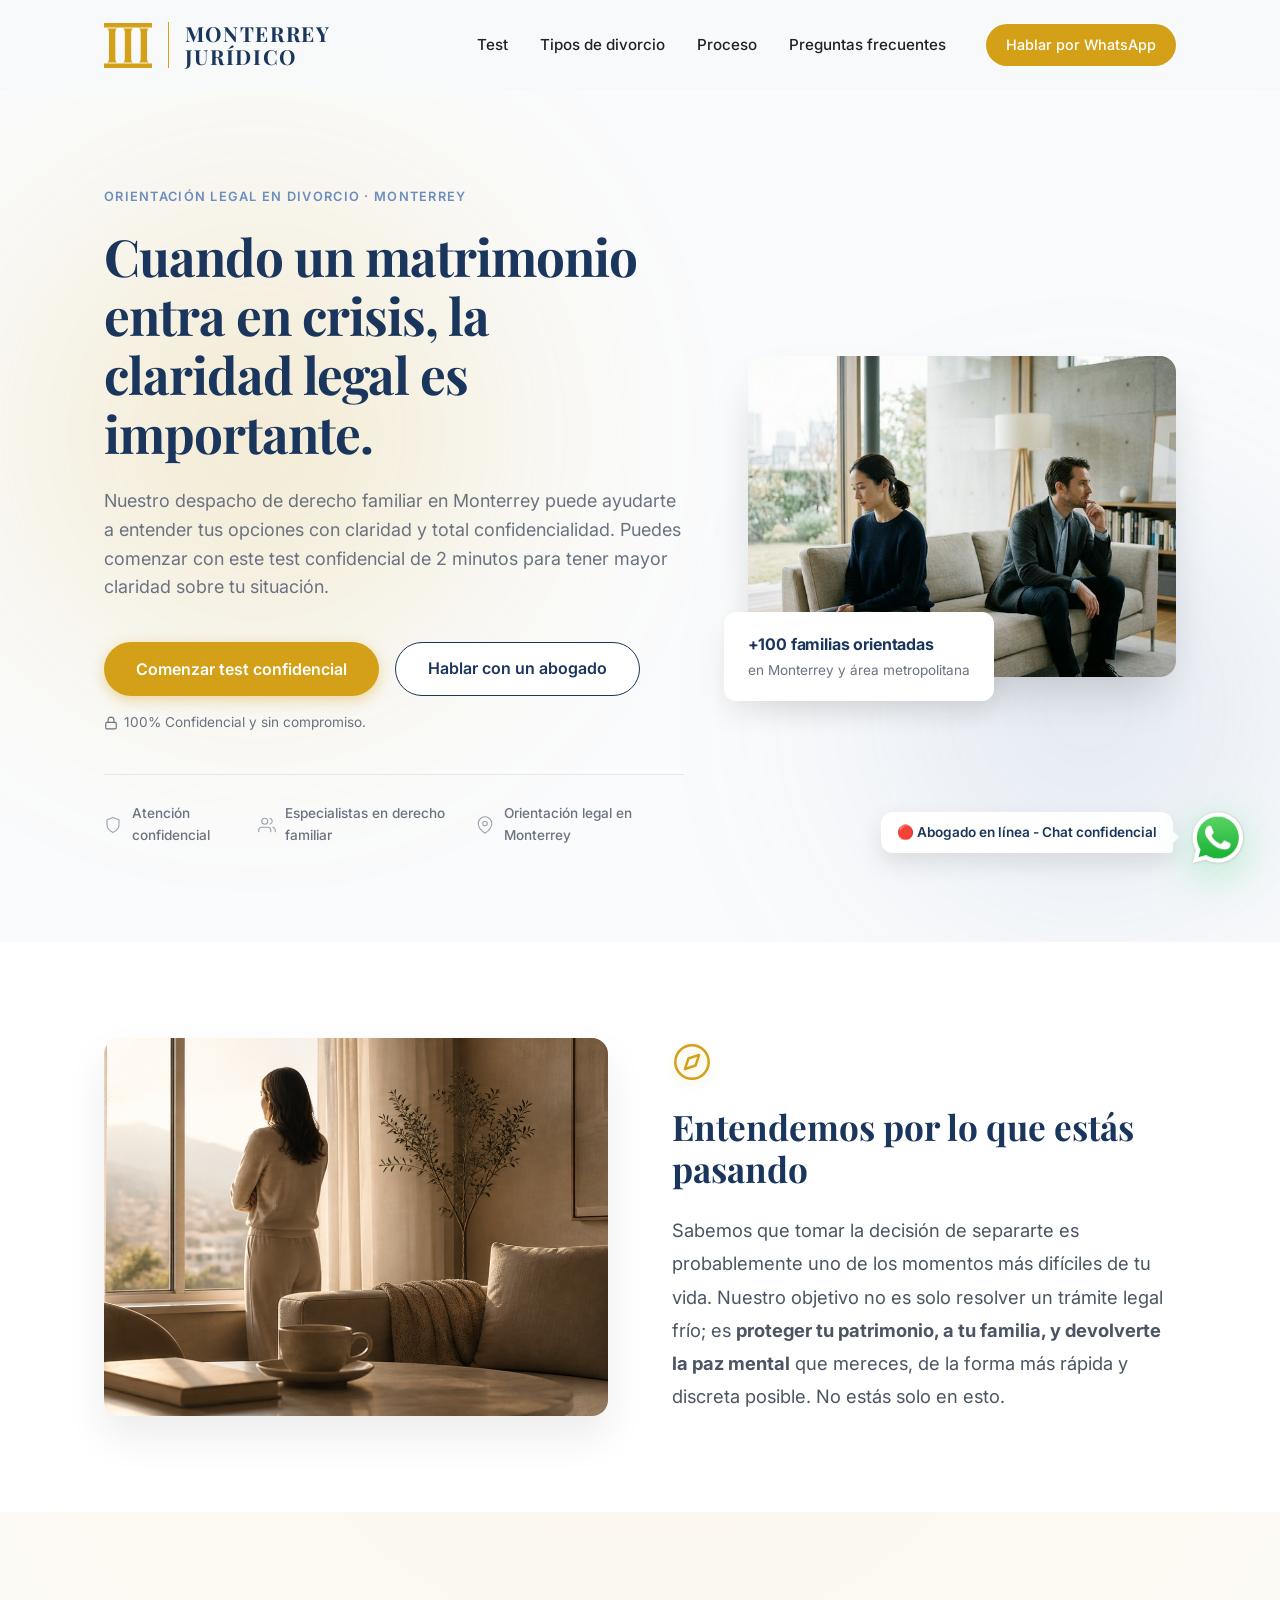
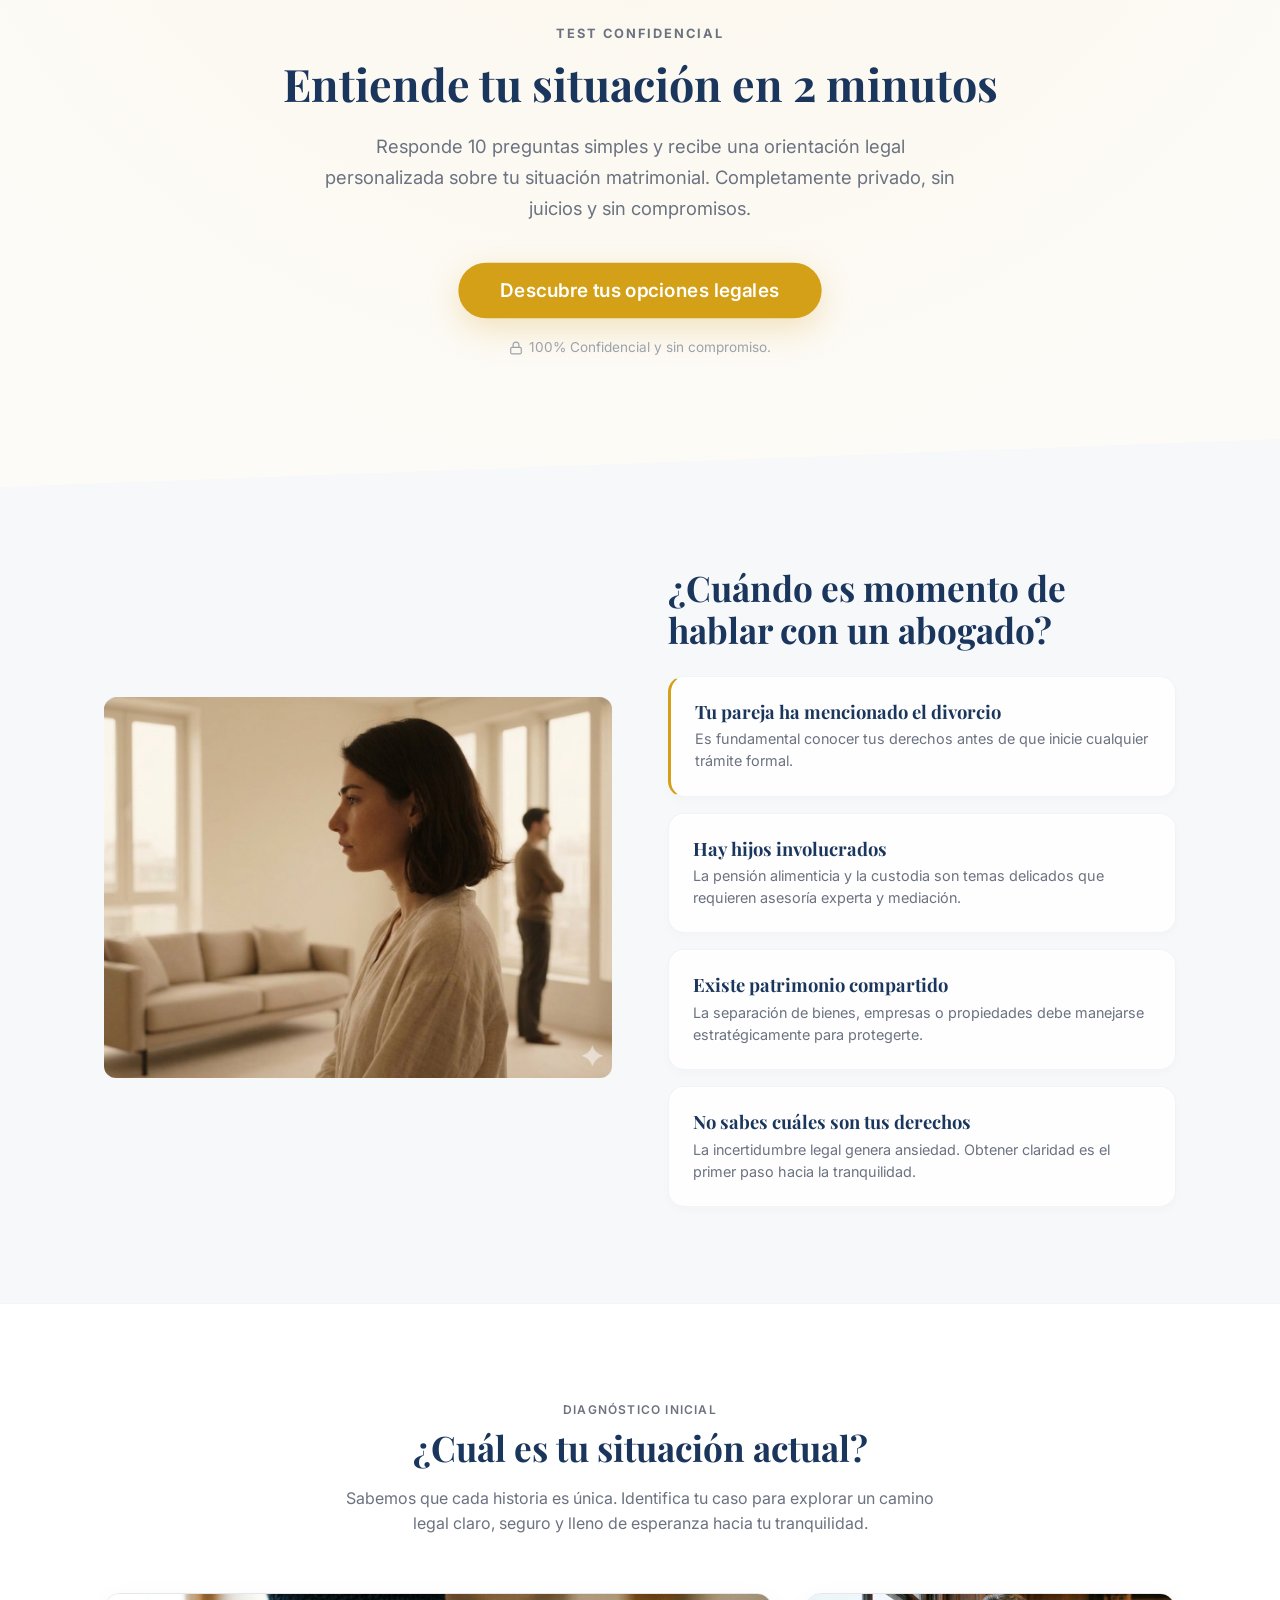
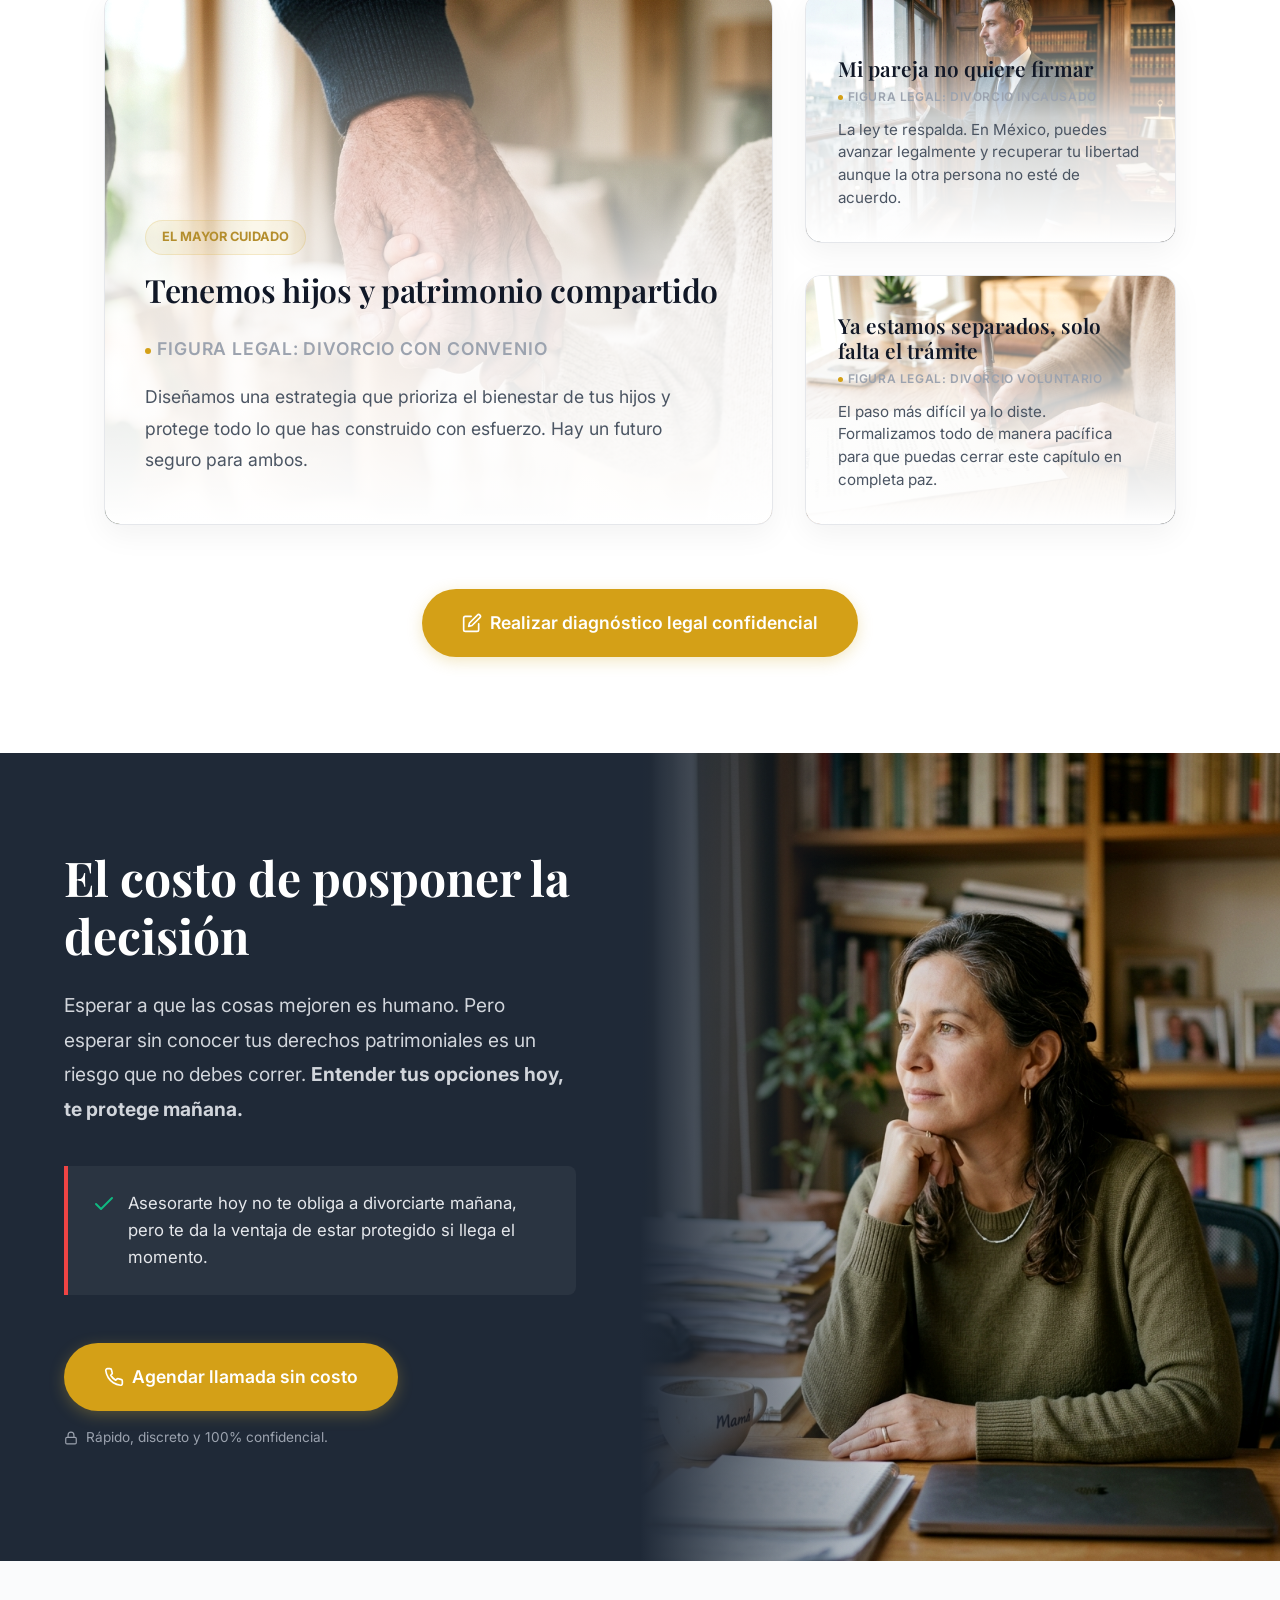
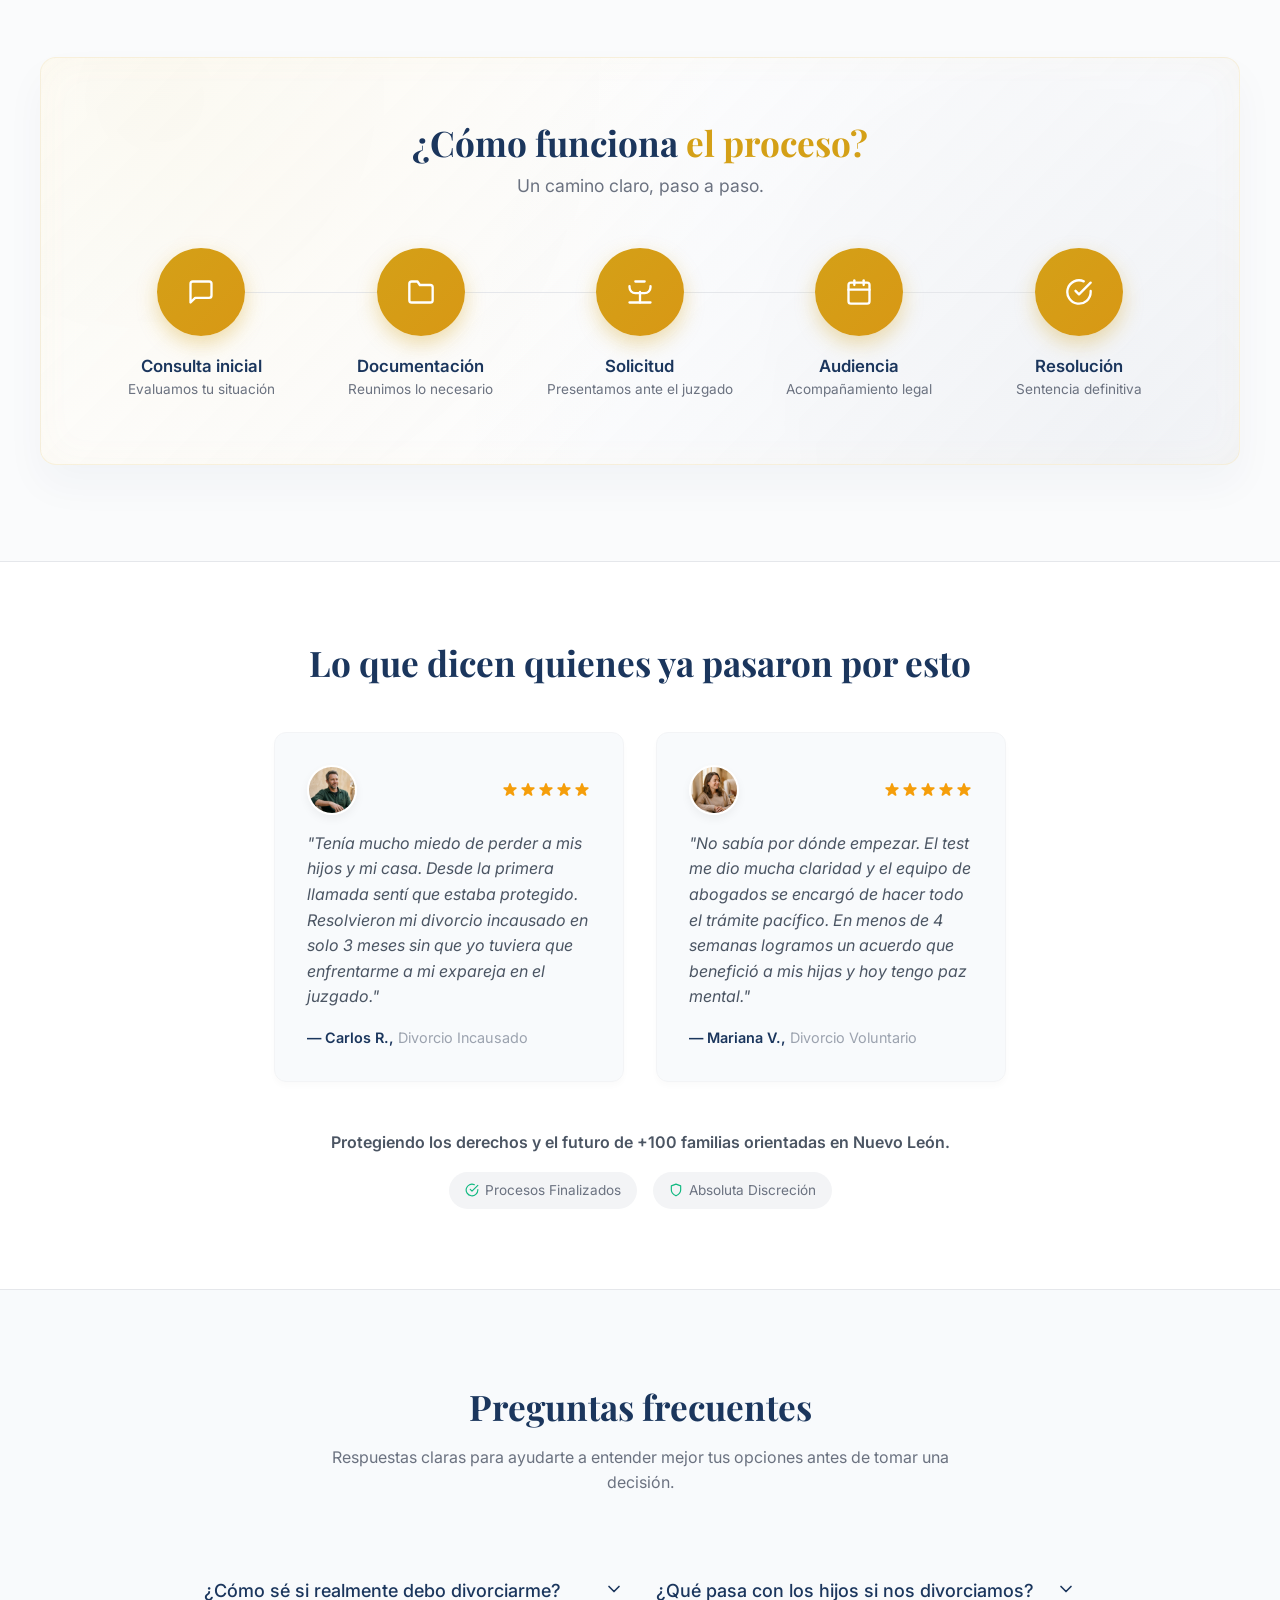
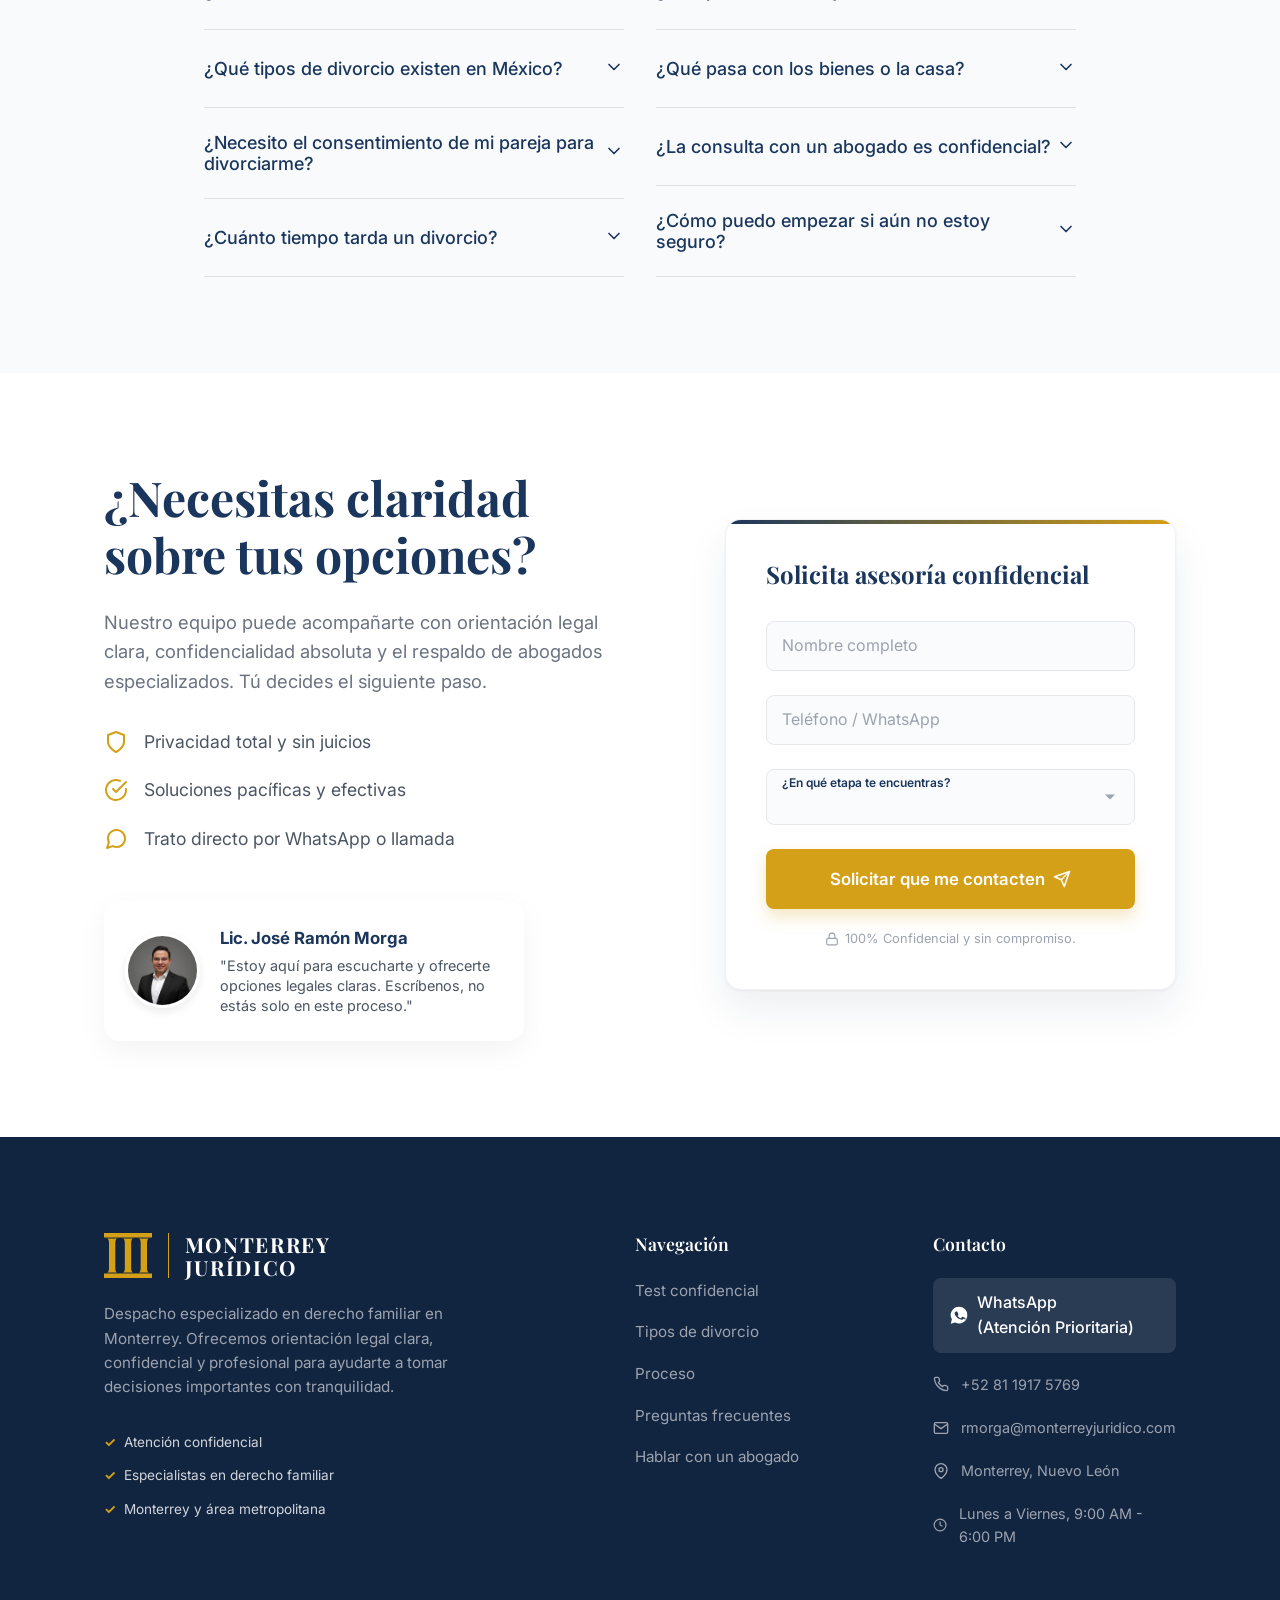
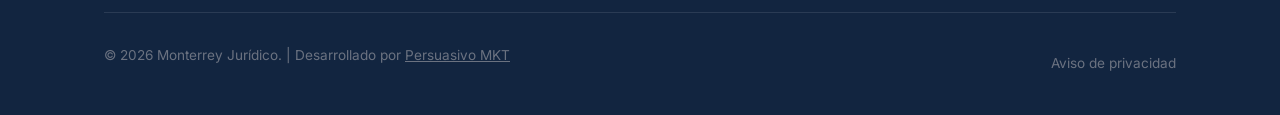
==== commit 52b05a0b: "feat: ARIA accessibility + spring modal animations Fix 5 — Custom select: role=combobox/listbox/opti" ====
--- a/index.html
+++ b/index.html
@@ -1,6 +1,23 @@
 <!DOCTYPE html>
 <html lang="es">
 <head>
+    <!-- Meta Pixel Code -->
+    <script>
+      !function(f,b,e,v,n,t,s)
+      {if(f.fbq)return;n=f.fbq=function(){n.callMethod?
+      n.callMethod.apply(n,arguments):n.queue.push(arguments)};
+      if(!f._fbq)f._fbq=n;n.push=n;n.loaded=!0;n.version='2.0';
+      n.queue=[];t=b.createElement(e);t.async=!0;
+      t.src=v;s=b.getElementsByTagName(e)[0];
+      s.parentNode.insertBefore(t,s)}(window, document,'script',
+      'https://connect.facebook.net/en_US/fbevents.js');
+      fbq('init', '27234514289520570');
+      fbq('track', 'PageView');
+    </script>
+    <noscript><img height="1" width="1" style="display:none"
+      src="https://www.facebook.com/tr?id=27234514289520570&ev=PageView&noscript=1"
+    /></noscript>
+    <!-- End Meta Pixel Code -->
     <meta charset="UTF-8">
     <meta name="viewport" content="width=device-width, initial-scale=1.0">
     <title>Orientación Legal en Divorcio - Monterrey</title>
@@ -578,17 +595,26 @@
                             </select>
                             
                             <!-- Custom UI visible input -->
-                            <div class="floating-input custom-select-trigger" tabindex="0">
+                            <div class="floating-input custom-select-trigger"
+                                 tabindex="0"
+                                 role="combobox"
+                                 aria-expanded="false"
+                                 aria-haspopup="listbox"
+                                 aria-controls="form-intent-listbox"
+                                 aria-labelledby="form-intent-label">
                                 <span class="selected-text" style="color: var(--color-primary);"></span>
                             </div>
-                            <label class="floating-label select-label">¿En qué etapa te encuentras?</label>
-                            
+                            <label id="form-intent-label" class="floating-label select-label">¿En qué etapa te encuentras?</label>
+
                             <!-- Custom dropdown list -->
-                            <ul class="custom-options-list">
-                                <li data-value="info">Solo busco información</li>
-                                <li data-value="decidido">Ya decidí divorciarme</li>
-                                <li data-value="demandado">Me están pidiendo el divorcio</li>
-                                <li data-value="otro">Otra situación familiar</li>
+                            <ul class="custom-options-list"
+                                id="form-intent-listbox"
+                                role="listbox"
+                                aria-labelledby="form-intent-label">
+                                <li data-value="info" role="option" aria-selected="false">Solo busco información</li>
+                                <li data-value="decidido" role="option" aria-selected="false">Ya decidí divorciarme</li>
+                                <li data-value="demandado" role="option" aria-selected="false">Me están pidiendo el divorcio</li>
+                                <li data-value="otro" role="option" aria-selected="false">Otra situación familiar</li>
                             </ul>
                         </div>
                         
--- a/styles.css
+++ b/styles.css
@@ -41,7 +41,8 @@
     color: var(--color-text);
     background-color: #FAFBFC; /* A clean, brilliant minimal grey-white */
     line-height: 1.6;
-    font-size: 16px;
+    font-size: 100%;
+    font-optical-sizing: auto;
     overflow-x: hidden;
     -webkit-font-smoothing: antialiased;
     -moz-osx-font-smoothing: grayscale;
@@ -106,8 +107,15 @@
     border-radius: var(--radius-full);
     cursor: pointer;
     border: none;
-    transition: all 0.4s cubic-bezier(0.16, 1, 0.3, 1); /* Magnetic curve */
+    transition: transform 0.4s cubic-bezier(0.16, 1, 0.3, 1),
+                box-shadow 0.4s cubic-bezier(0.16, 1, 0.3, 1),
+                background-color 0.3s ease;
     text-align: center;
+}
+
+.btn:active {
+    transform: scale(0.97) !important;
+    transition-duration: 80ms !important;
 }
 
 .btn-primary {
@@ -208,7 +216,9 @@
     border-radius: var(--radius-md);
     padding: 2.5rem 2rem;
     box-shadow: 0 4px 10px rgba(0,0,0,0.02), inset 0 1px 0 rgba(255,255,255,0.6);
-    transition: all 0.5s cubic-bezier(0.16, 1, 0.3, 1); /* Magnetic */
+    transition: transform 0.5s cubic-bezier(0.16, 1, 0.3, 1),
+                box-shadow 0.5s cubic-bezier(0.16, 1, 0.3, 1),
+                border-color 0.5s cubic-bezier(0.16, 1, 0.3, 1);
     border: 1px solid rgba(27, 54, 93, 0.05);
 }
 
@@ -249,22 +259,22 @@
 }
 
 .main-header {
-    background-color: rgba(247, 248, 250, 0.95);
-    backdrop-filter: blur(10px);
-    -webkit-backdrop-filter: blur(10px);
+    background-color: rgba(247, 248, 250, 0.72);
+    backdrop-filter: blur(20px) saturate(180%);
+    -webkit-backdrop-filter: blur(20px) saturate(180%);
     position: sticky;
     top: 0;
     z-index: 100;
-    transition: all 0.3s ease;
-    border-bottom: 1px solid transparent;
+    transition: background-color 0.3s ease, box-shadow 0.3s ease, border-color 0.3s ease;
+    border-bottom: 1px solid rgba(255, 255, 255, 0.3);
 }
 
 .main-header.scrolled {
-    background-color: rgba(255, 255, 255, 0.85); /* More transparent for glassmorphism */
-    backdrop-filter: blur(20px); /* Increased blur */
-    -webkit-backdrop-filter: blur(20px);
-    box-shadow: 0 4px 30px rgba(0, 0, 0, 0.04);
-    border-bottom: 1px solid rgba(255, 255, 255, 0.5); /* Subtle inner border */
+    background-color: rgba(255, 255, 255, 0.72);
+    backdrop-filter: blur(24px) saturate(200%);
+    -webkit-backdrop-filter: blur(24px) saturate(200%);
+    box-shadow: 0 1px 0 rgba(0, 0, 0, 0.06), 0 4px 24px rgba(0, 0, 0, 0.04);
+    border-bottom: 1px solid rgba(255, 255, 255, 0.5);
 }
 
 .header-container {
@@ -1015,10 +1025,17 @@
     font-size: 0.95rem;
 }
 
-.custom-options-list li:hover {
-    background: rgba(212, 160, 23, 0.08); /* faint gold */
+.custom-options-list li:hover,
+.custom-options-list li.focused {
+    background: rgba(212, 160, 23, 0.08);
     color: var(--color-cta);
     font-weight: 500;
+}
+
+.custom-options-list li[aria-selected="true"] {
+    background: rgba(212, 160, 23, 0.12);
+    color: var(--color-primary);
+    font-weight: 600;
 }
 
 /* Floating Label Logic for Custom Select */
@@ -1643,3 +1660,58 @@
     50% { transform: scale(1.03); box-shadow: 0 15px 40px rgba(212, 160, 23, 0.4); }
     100% { transform: scale(1); box-shadow: 0 10px 30px rgba(212, 160, 23, 0.25); }
 }
+
+/* ==========================================================================
+   REDUCED MOTION — Accessibility §14 Apple Design
+   ========================================================================== */
+@media (prefers-reduced-motion: reduce) {
+    *, *::before, *::after {
+        animation-duration: 0.01ms !important;
+        animation-iteration-count: 1 !important;
+        transition-duration: 0.01ms !important;
+        scroll-behavior: auto !important;
+    }
+
+    html {
+        scroll-behavior: auto;
+    }
+
+    /* Keep opacity cross-fades — they aid comprehension without vestibular risk */
+    .fade-up-delay-1,
+    .fade-up-delay-2,
+    .fade-up-delay-3 {
+        animation: none !important;
+        opacity: 1 !important;
+        transform: none !important;
+    }
+
+    .ambient-mesh::before,
+    .ambient-mesh::after {
+        animation: none !important;
+    }
+
+    .question-slide {
+        transition: opacity 150ms ease !important;
+        transform: none !important;
+    }
+
+    .question-slide.active {
+        transform: none !important;
+    }
+
+    .question-slide.prev {
+        transform: none !important;
+    }
+}
+
+/* ==========================================================================
+   REDUCED TRANSPARENCY
+   ========================================================================== */
+@media (prefers-reduced-transparency: reduce) {
+    .main-header,
+    .main-header.scrolled {
+        background-color: rgba(247, 248, 250, 0.98);
+        backdrop-filter: none;
+        -webkit-backdrop-filter: none;
+    }
+}
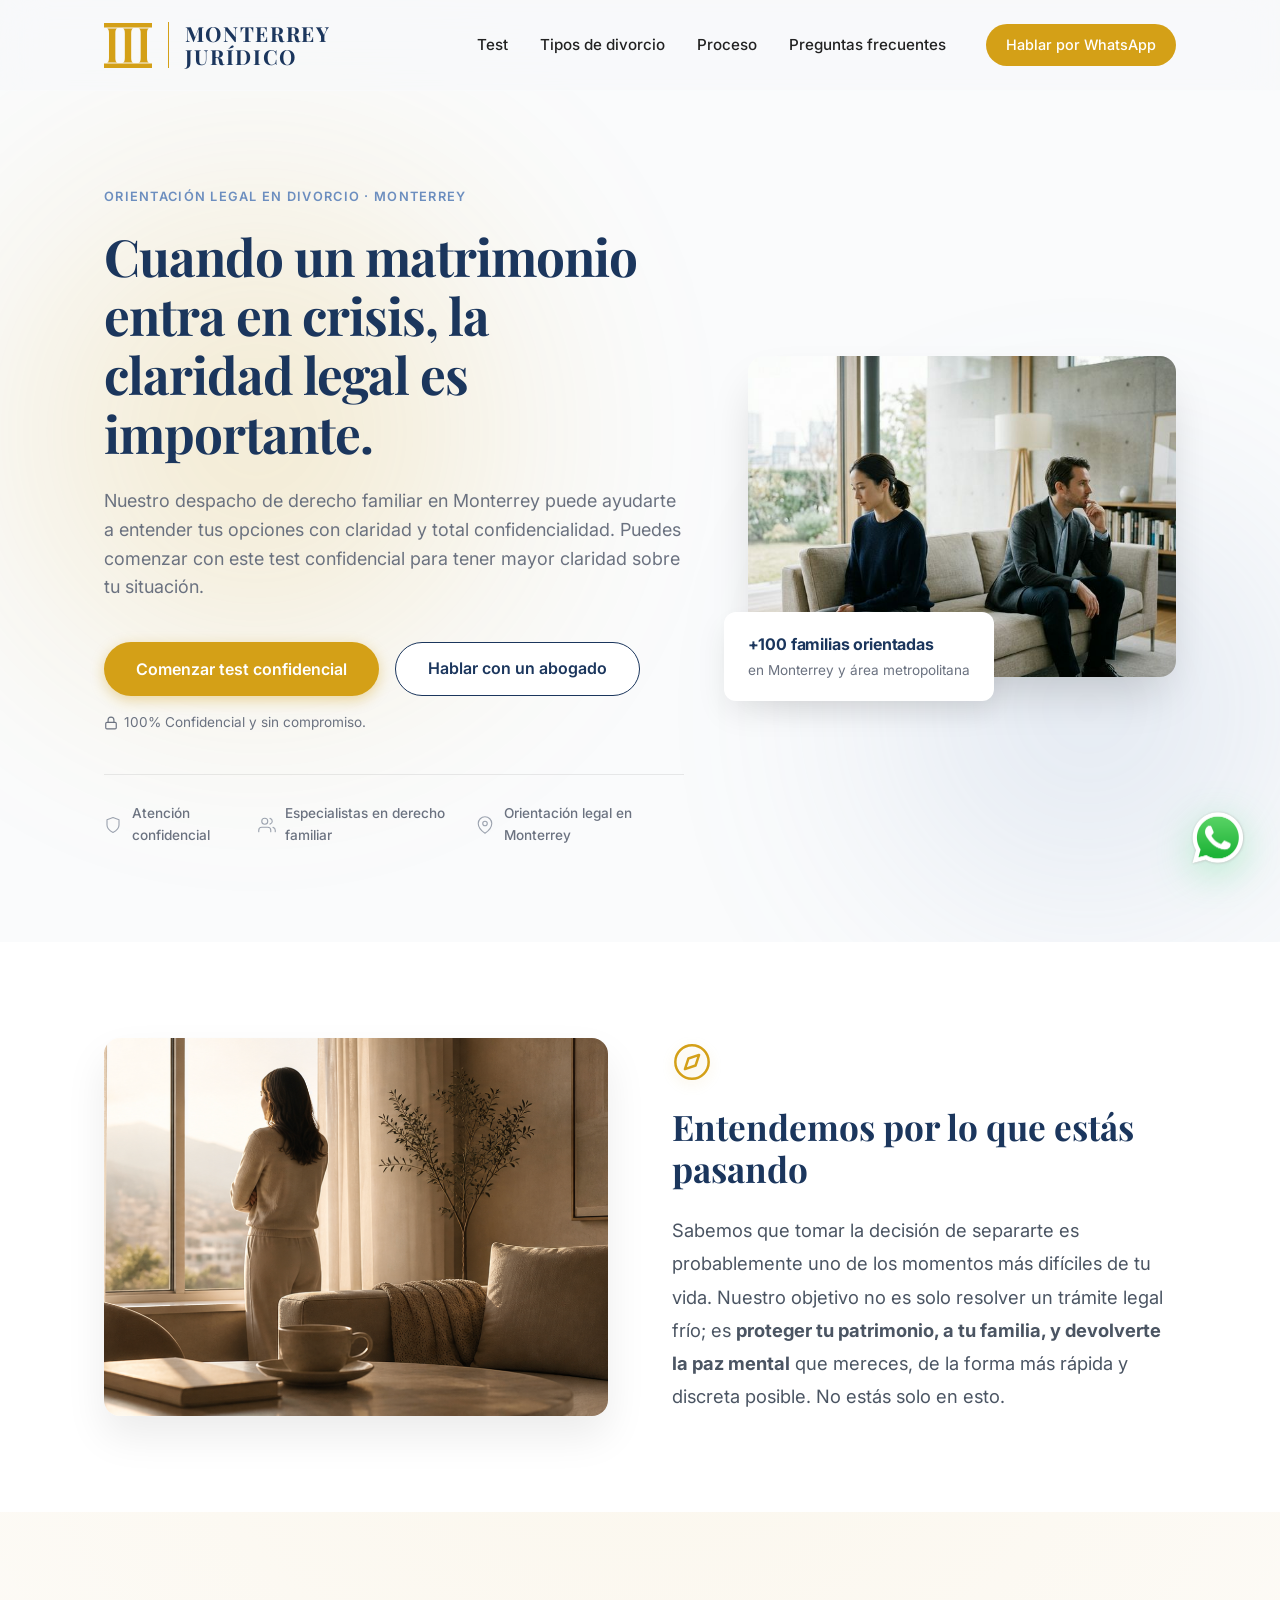
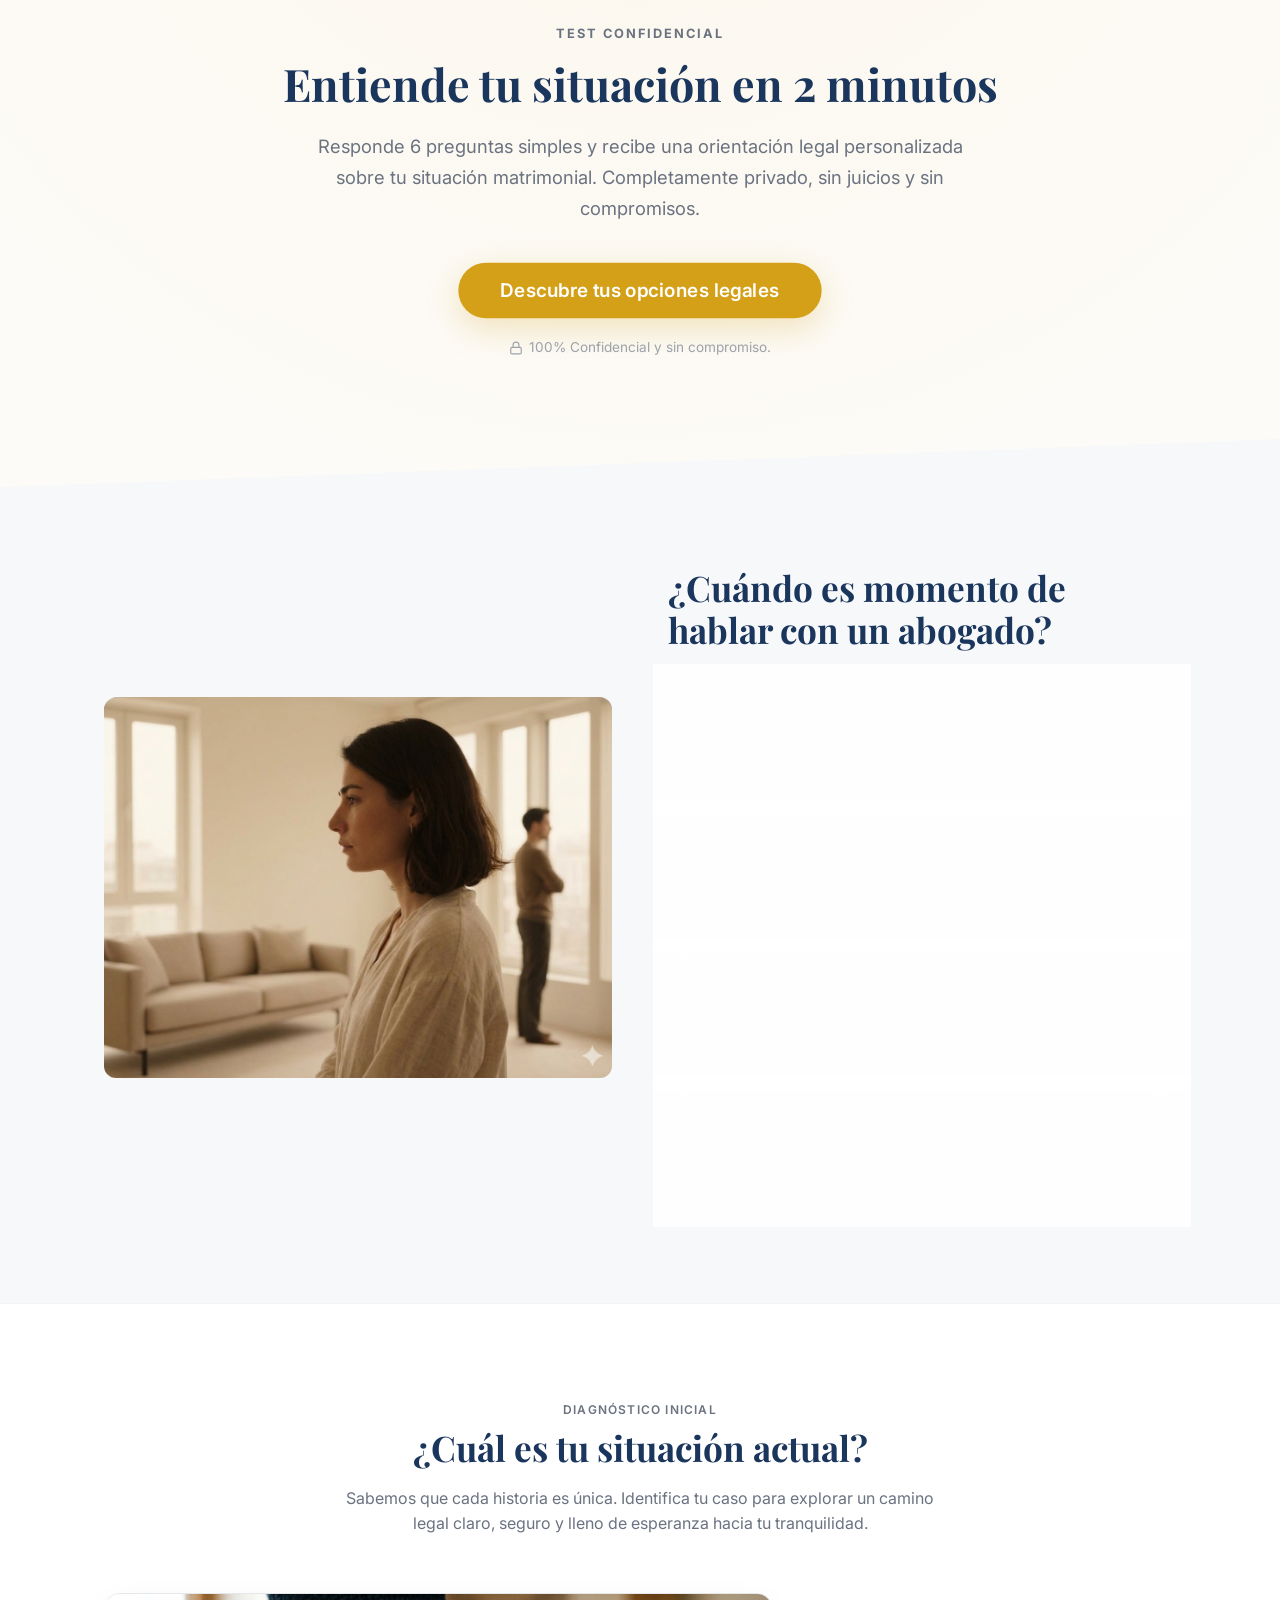
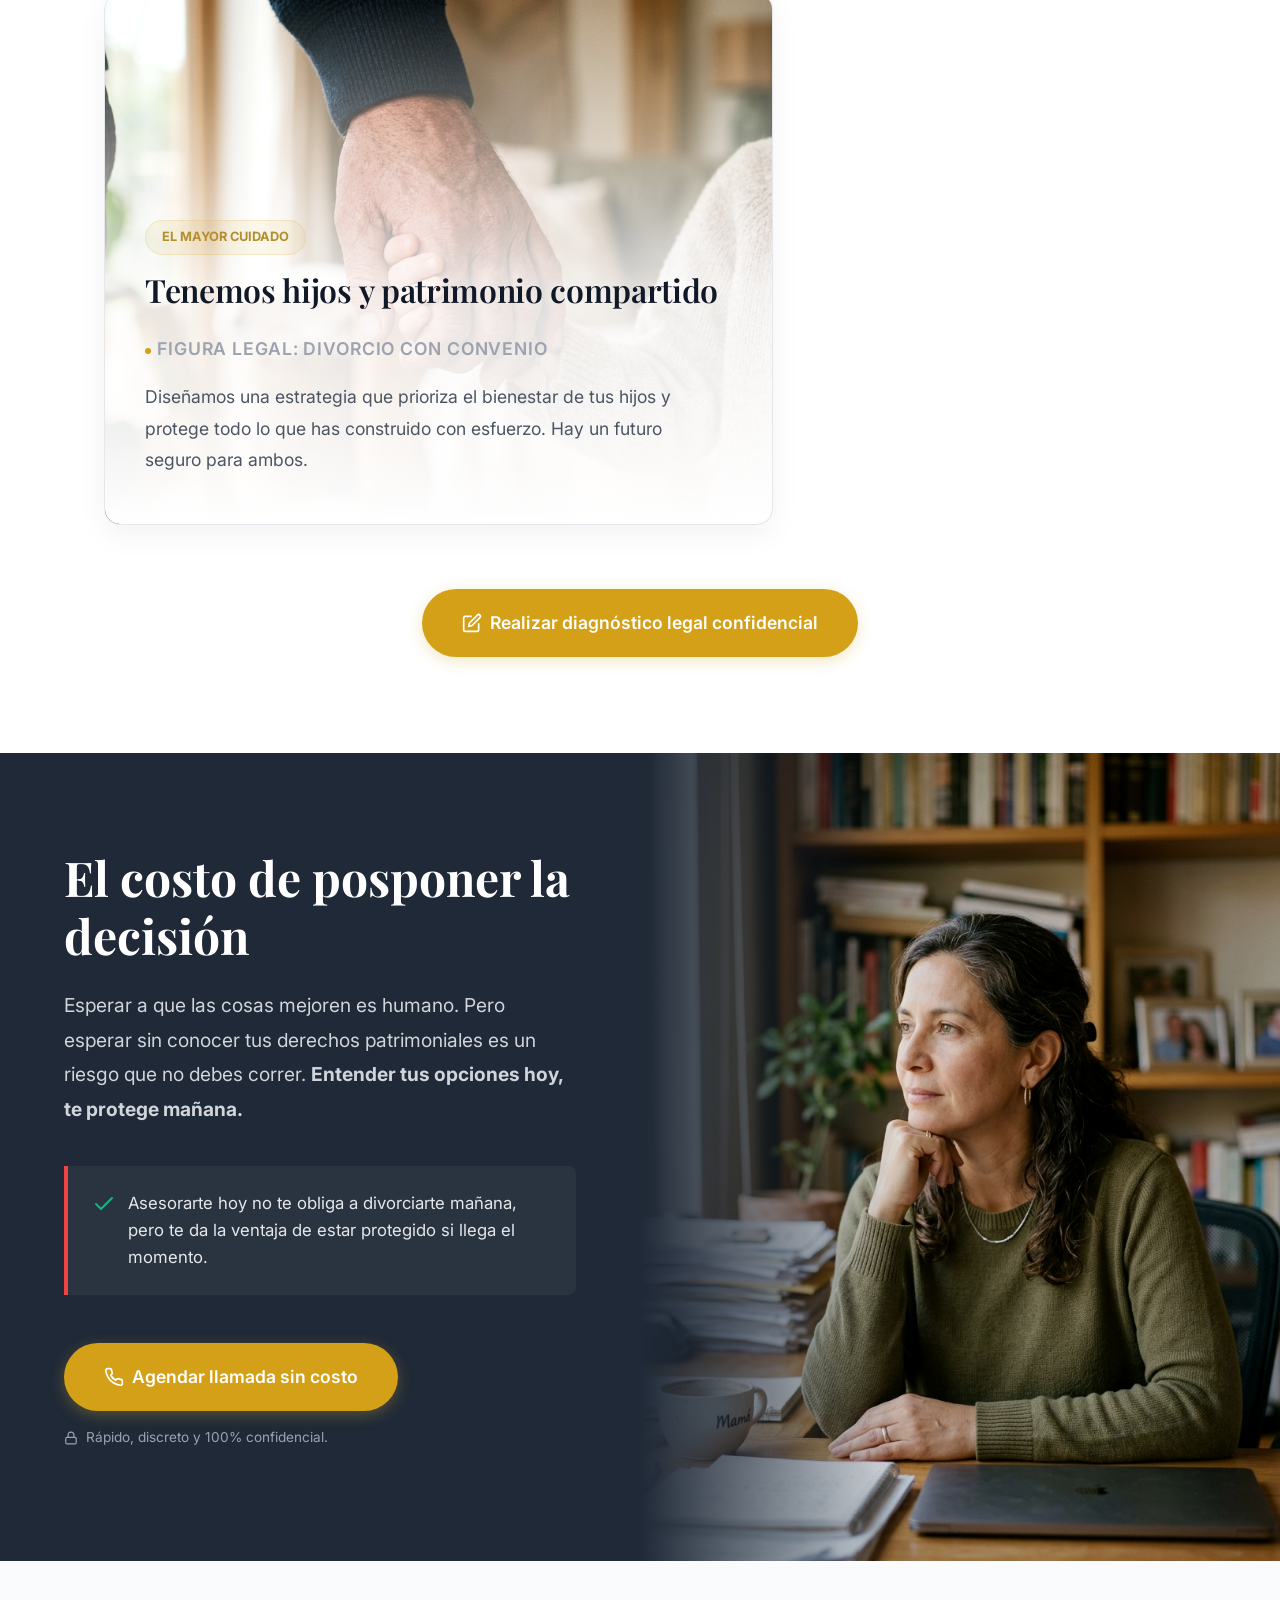
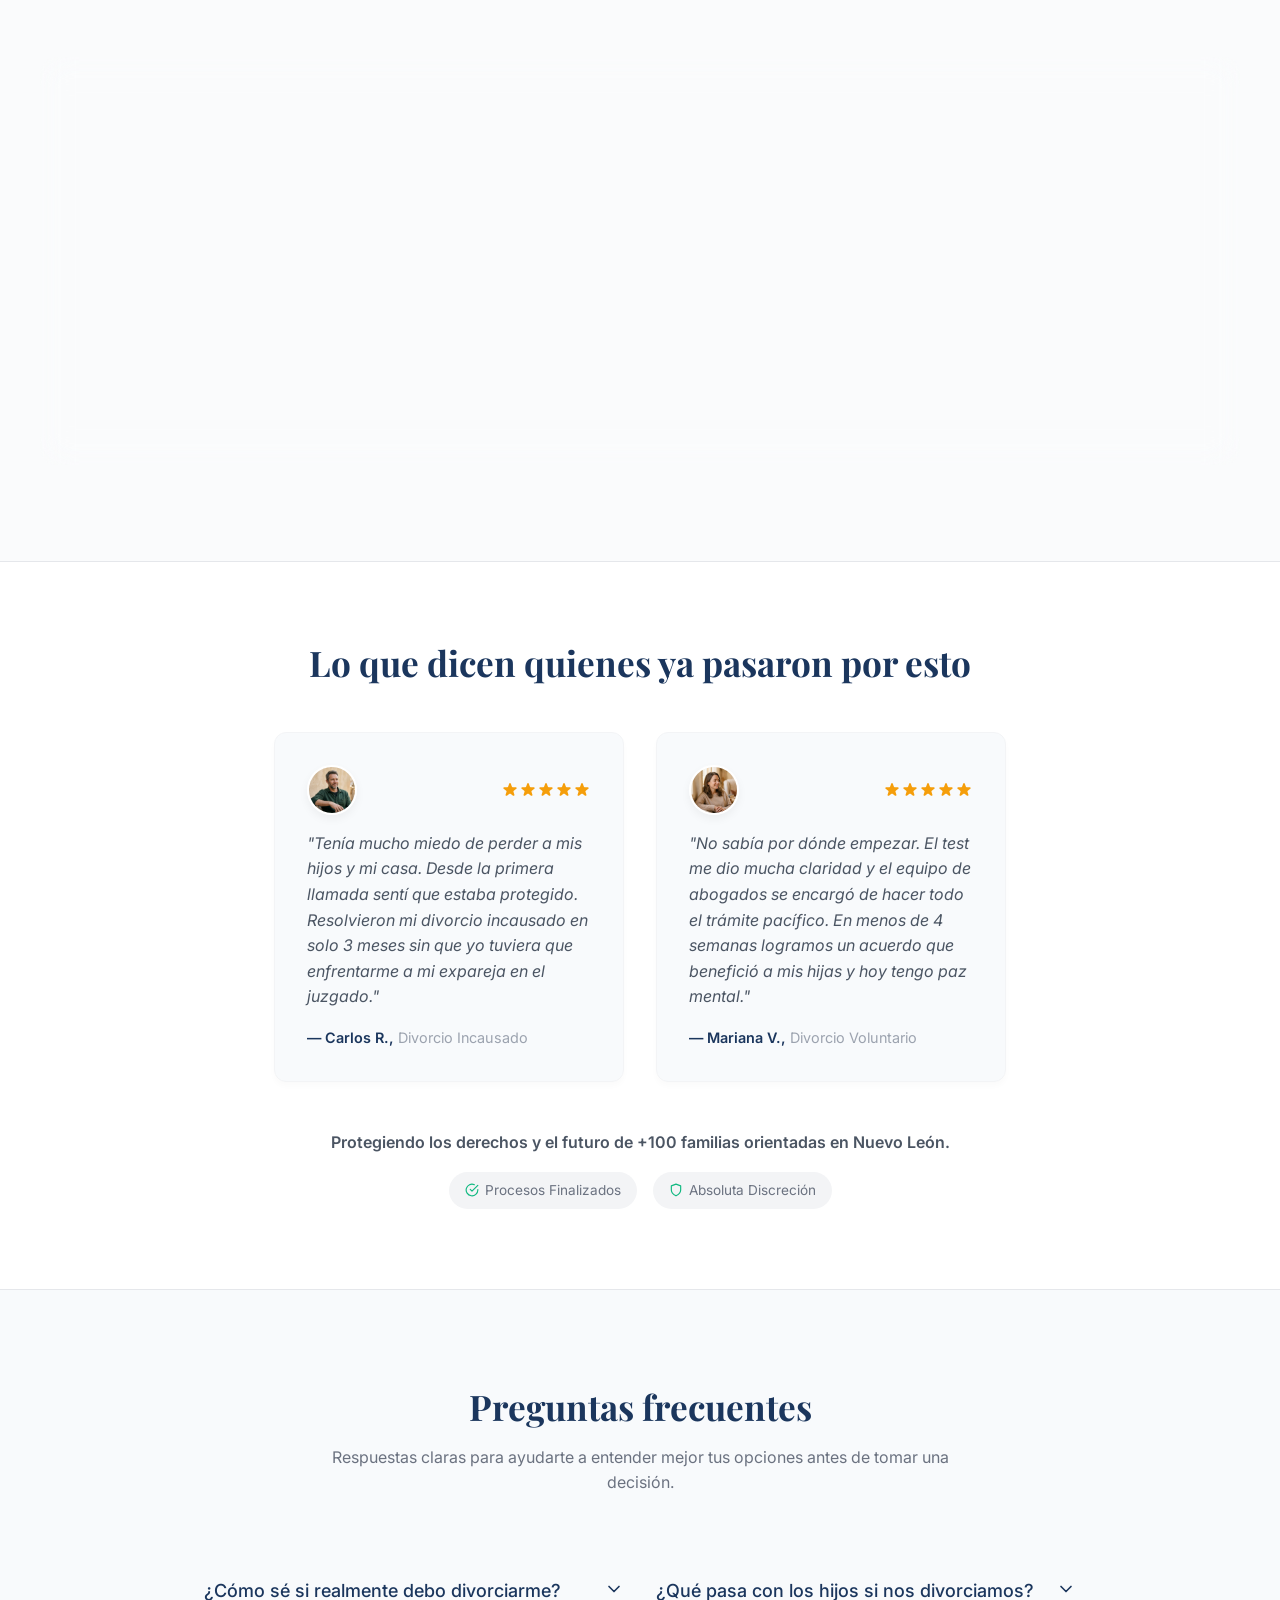
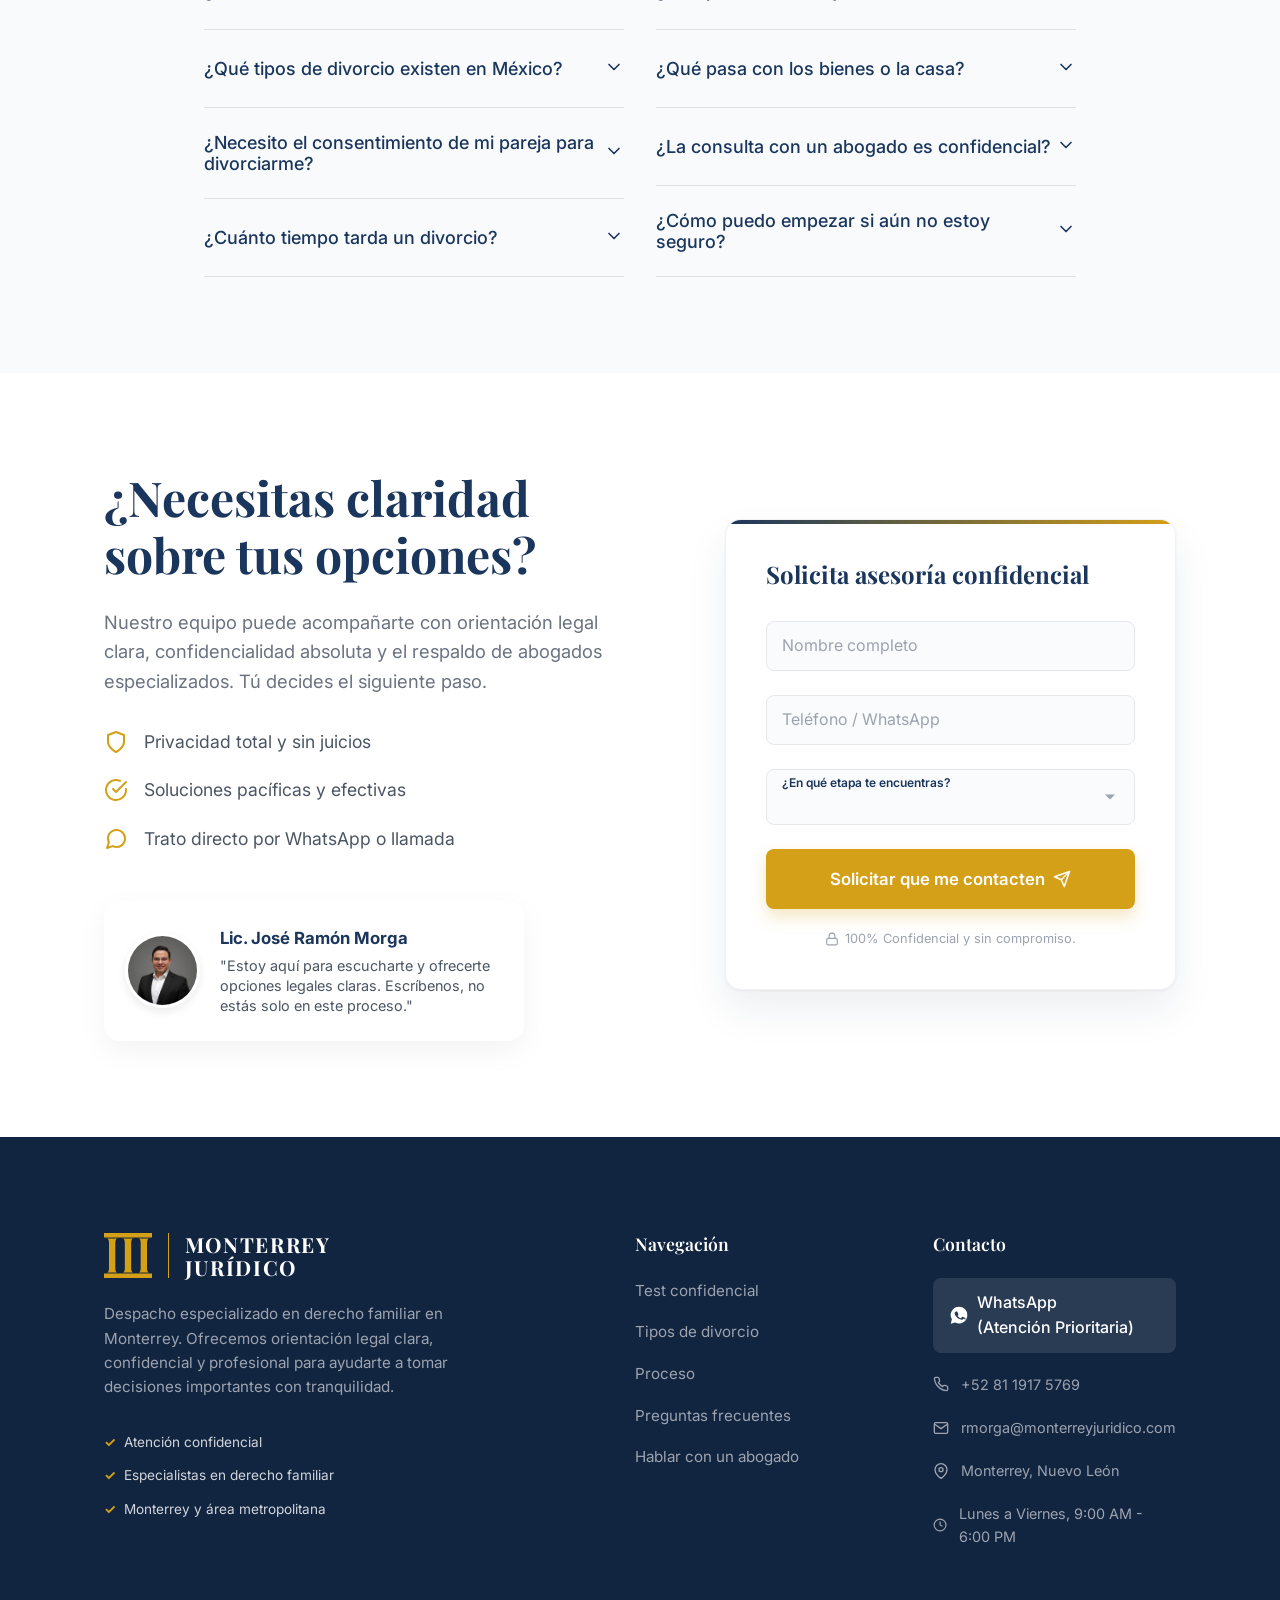
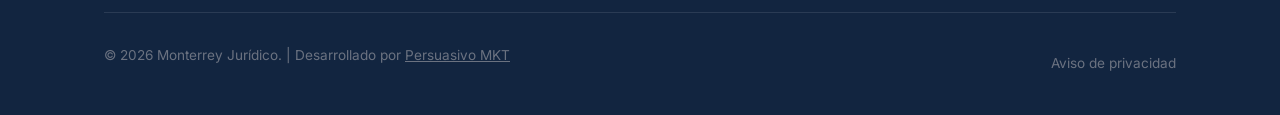
==== commit 78043583: "Fix bugs, add Meta Lead pixel event, performance improvements - Fix logo links (javascript:void -> /" ====
--- a/index.html
+++ b/index.html
@@ -20,9 +20,63 @@
     <!-- End Meta Pixel Code -->
     <meta charset="UTF-8">
     <meta name="viewport" content="width=device-width, initial-scale=1.0">
-    <title>Orientación Legal en Divorcio - Monterrey</title>
-    <meta name="description" content="Orientación legal en divorcio en Monterrey. Especialistas en derecho familiar. Realiza nuestro test confidencial para evaluar tu situación.">
-    
+    <title>Abogado de Divorcios en Monterrey | Orientación Legal Confidencial</title>
+    <meta name="description" content="Despacho de derecho familiar en Monterrey. Especialistas en divorcio voluntario, necesario y express. Test confidencial de 2 minutos para evaluar tu situación legal.">
+    <meta name="robots" content="index, follow">
+    <link rel="canonical" href="https://monterreyjuridico.com/">
+
+    <!-- Open Graph -->
+    <meta property="og:type" content="website">
+    <meta property="og:url" content="https://monterreyjuridico.com/">
+    <meta property="og:title" content="Abogado de Divorcios en Monterrey | Orientación Legal Confidencial">
+    <meta property="og:description" content="Despacho de derecho familiar en Monterrey. Especialistas en divorcio. Test confidencial de 2 minutos para evaluar tu situación.">
+    <meta property="og:image" content="https://monterreyjuridico.com/assets/img/og-image.jpg">
+    <meta property="og:locale" content="es_MX">
+    <meta property="og:site_name" content="Monterrey Jurídico">
+
+    <!-- Twitter Card -->
+    <meta name="twitter:card" content="summary_large_image">
+    <meta name="twitter:title" content="Abogado de Divorcios en Monterrey">
+    <meta name="twitter:description" content="Despacho de derecho familiar en Monterrey. Test confidencial de 2 minutos.">
+    <meta name="twitter:image" content="https://monterreyjuridico.com/assets/img/og-image.jpg">
+
+    <!-- Structured Data: LegalService + LocalBusiness -->
+    <script type="application/ld+json">
+    {
+      "@context": "https://schema.org",
+      "@type": ["LegalService", "LocalBusiness"],
+      "name": "Monterrey Jurídico",
+      "description": "Despacho de derecho familiar especializado en divorcios en Monterrey y área metropolitana.",
+      "url": "https://monterreyjuridico.com",
+      "telephone": "",
+      "address": {
+        "@type": "PostalAddress",
+        "addressLocality": "Monterrey",
+        "addressRegion": "Nuevo León",
+        "addressCountry": "MX"
+      },
+      "geo": {
+        "@type": "GeoCoordinates",
+        "latitude": 25.6866,
+        "longitude": -100.3161
+      },
+      "areaServed": {
+        "@type": "City",
+        "name": "Monterrey"
+      },
+      "serviceType": "Derecho Familiar",
+      "hasOfferCatalog": {
+        "@type": "OfferCatalog",
+        "name": "Servicios de divorcio",
+        "itemListElement": [
+          {"@type": "Offer", "itemOffered": {"@type": "Service", "name": "Divorcio Voluntario"}},
+          {"@type": "Offer", "itemOffered": {"@type": "Service", "name": "Divorcio Necesario"}},
+          {"@type": "Offer", "itemOffered": {"@type": "Service", "name": "Divorcio Express"}}
+        ]
+      }
+    }
+    </script>
+
     <!-- Google Fonts -->
     <link rel="preconnect" href="https://fonts.googleapis.com">
     <link rel="preconnect" href="https://fonts.gstatic.com" crossorigin>
@@ -37,7 +91,7 @@
     <header class="main-header" id="main-header">
         <div class="container header-container">
             <div class="header-logo">
-                <a href="javascript:void(0)" class="logo-link">
+                <a href="/" class="logo-link">
                     <img src="assets/img/mj_isotipo.svg" alt="Isotipo Monterrey Jurídico" class="logo-icon">
                     <div class="logo-text-container">
                         <span class="logo-text-top">MONTERREY</span>
@@ -72,7 +126,7 @@
             <div class="hero-content">
                 <span class="eyebrow" style="color: var(--color-secondary); font-size: 0.8rem; letter-spacing: 0.1em; font-weight: 600; text-transform: uppercase; margin-bottom: 1.25rem; display: block;">ORIENTACIÓN LEGAL EN DIVORCIO · MONTERREY</span>
                 <h1 class="headline" style="font-size: clamp(2.5rem, 4vw, 3.5rem); line-height: 1.15; letter-spacing: -0.02em; max-width: 600px; margin-bottom: 1.25rem; color: var(--color-primary);">Cuando un matrimonio entra en crisis, la claridad legal es importante.</h1>
-                <p class="subheadline" style="font-size: 1.125rem; line-height: 1.6; max-width: 580px; color: #6B7280; margin-bottom: 2.5rem;">Nuestro despacho de derecho familiar en Monterrey puede ayudarte a entender tus opciones con claridad y total confidencialidad. Puedes comenzar con este test confidencial de 2 minutos para tener mayor claridad sobre tu situación.</p>
+                <p class="subheadline" style="font-size: 1.125rem; line-height: 1.6; max-width: 580px; color: #6B7280; margin-bottom: 2.5rem;">Nuestro despacho de derecho familiar en Monterrey puede ayudarte a entender tus opciones con claridad y total confidencialidad. Puedes comenzar con este test confidencial para tener mayor claridad sobre tu situación.</p>
                 <div class="hero-actions" style="margin-bottom: 2.5rem;">
                     <div class="btn-group" style="display: flex; flex-wrap: wrap; gap: 1rem;">
                         <button class="btn btn-primary" onclick="startTestUI()" style="height: 54px; padding: 0 2rem; font-weight: 600; display: inline-flex; align-items: center; justify-content: center; box-shadow: 0 4px 14px 0 rgba(212, 160, 23, 0.39);">Comenzar test confidencial</button>
@@ -119,7 +173,7 @@
         <div class="container">
             <div class="empathy-grid">
                 <div class="empathy-image-wrapper">
-                    <img src="assets/img/empathy_final.png" alt="Mujer mirando contemplativamente por la ventana" style="width: 100%; border-radius: 16px; box-shadow: 0 20px 40px rgba(0,0,0,0.08); aspect-ratio: 4/3; object-fit: cover;">
+                    <img src="assets/img/empathy_final.png" alt="Mujer mirando contemplativamente por la ventana" loading="lazy" style="width: 100%; border-radius: 16px; box-shadow: 0 20px 40px rgba(0,0,0,0.08); aspect-ratio: 4/3; object-fit: cover;">
                 </div>
                 <div class="empathy-content" style="display: flex; flex-direction: column; justify-content: center;">
                     <svg width="40" height="40" viewBox="0 0 24 24" fill="none" stroke="var(--color-cta)" stroke-width="1.5" stroke-linecap="round" stroke-linejoin="round" style="margin-bottom: 1.5rem; filter: drop-shadow(0 4px 6px rgba(212, 160, 23, 0.2));"><circle cx="12" cy="12" r="10"></circle><polygon points="16.24 7.76 14.12 14.12 7.76 16.24 9.88 9.88 16.24 7.76"></polygon></svg>
@@ -140,7 +194,7 @@
         <div class="container text-center" id="test-intro-container" style="position: relative; z-index: 2;">
             <span class="eyebrow" style="color: #6B7280; margin-bottom: 0.75rem; display: block; letter-spacing: 0.15em; font-size: 0.8rem; text-transform: uppercase; font-weight: 700;">TEST CONFIDENCIAL</span>
             <h2 class="section-title" style="margin-bottom: 1.25rem; font-size: clamp(2rem, 3.5vw, 3rem); color: var(--color-primary);">Entiende tu situación en 2 minutos</h2>
-            <p class="section-subtitle" style="color: #6B7280; max-width: 650px; margin: 0 auto 2.5rem auto; font-size: 1.15rem; line-height: 1.7;">Responde 10 preguntas simples y recibe una orientación legal personalizada sobre tu situación matrimonial. Completamente privado, sin juicios y sin compromisos.</p>
+            <p class="section-subtitle" style="color: #6B7280; max-width: 650px; margin: 0 auto 2.5rem auto; font-size: 1.15rem; line-height: 1.7;">Responde 6 preguntas simples y recibe una orientación legal personalizada sobre tu situación matrimonial. Completamente privado, sin juicios y sin compromisos.</p>
             <button class="btn btn-large" onclick="startTestUI()" style="background-color: var(--color-cta); color: #FFF; border-color: var(--color-cta); box-shadow: 0 10px 30px rgba(212, 160, 23, 0.25); transform: scale(1.05); transition: transform 0.3s ease, box-shadow 0.3s ease; font-weight: 600;">Descubre tus opciones legales</button>
             <p style="font-size: 0.85rem; color: #9CA3AF; margin-top: 1.25rem; display: flex; align-items: center; justify-content: center; gap: 6px;"><svg width="14" height="14" viewBox="0 0 24 24" fill="none" stroke="currentColor" stroke-width="2" stroke-linecap="round" stroke-linejoin="round"><rect x="3" y="11" width="18" height="11" rx="2" ry="2"></rect><path d="M7 11V7a5 5 0 0 1 10 0v4"></path></svg> 100% Confidencial y sin compromiso.</p>
         </div>
@@ -189,7 +243,7 @@
             <div class="reasons-layout" style="display: grid; grid-template-columns: 1fr 1fr; gap: 3.5rem; align-items: center;">
                 <!-- Balanced Image Element -->
                 <div class="reasons-image-wrapper" style="position: relative;">
-                    <img src="assets/pareja.png" alt="Pareja reflexionando sobre el divorcio" style="width: 100%; border-radius: 12px; box-shadow: 0 20px 40px -10px rgba(0,0,0,0.2), 0 0 1px rgba(0,0,0,0.1); object-fit: cover; aspect-ratio: 4/3;">
+                    <img src="assets/pareja.png" alt="Pareja reflexionando sobre el divorcio" loading="lazy" style="width: 100%; border-radius: 12px; box-shadow: 0 20px 40px -10px rgba(0,0,0,0.2), 0 0 1px rgba(0,0,0,0.1); object-fit: cover; aspect-ratio: 4/3;">
                 </div>
                 
                 <div class="reasons-content">
@@ -228,7 +282,7 @@
             <div class="bento-grid">
                 <!-- Card 1 (Hero) -->
                 <div class="card hover-lift bento-card bento-hero bento-light" style="text-align: left; padding: 0 !important; position: relative; min-height: 400px; border: 1px solid #E5E7EB; background: #FFFFFF; overflow: hidden; box-shadow: 0 10px 30px rgba(0,0,0,0.05);">
-                    <img src="assets/img/bento_hijos_man.png" alt="Hijos y Patrimonio" style="width: 100%; height: 100%; object-fit: cover; position: absolute; inset: 0; filter: brightness(1.05);">
+                    <img src="assets/img/bento_hijos_man.png" alt="Hijos y Patrimonio" loading="lazy" style="width: 100%; height: 100%; object-fit: cover; position: absolute; inset: 0; filter: brightness(1.05);">
                     <div style="position: absolute; inset: 0; background: linear-gradient(to top, rgba(255,255,255,1) 0%, rgba(255,255,255,0.85) 45%, transparent 100%); pointer-events: none;"></div>
                     <div style="position: relative; z-index: 2; display: flex; flex-direction: column; justify-content: flex-end; height: 100%; padding: 3rem 2.5rem;">
                         <span style="background: rgba(212, 175, 55, 0.1); color: #B48E2D; padding: 0.4rem 1rem; border-radius: 20px; font-size: 0.8rem; font-weight: 700; margin-bottom: 1rem; align-self: flex-start; border: 1px solid rgba(212, 175, 55, 0.2);">EL MAYOR CUIDADO</span>
@@ -240,7 +294,7 @@
                 
                 <!-- Card 2 (Sidebar) -->
                 <div class="card hover-lift bento-card bento-sidebar-1 bento-light" style="text-align: left; padding: 0 !important; position: relative; min-height: 250px; border: 1px solid #E5E7EB; background: #FFFFFF; overflow: hidden; box-shadow: 0 10px 30px rgba(0,0,0,0.05);">
-                    <img src="assets/img/bento_firma_man.png" alt="No quiere firmar" style="width: 100%; height: 100%; object-fit: cover; position: absolute; inset: 0; filter: brightness(1.05);">
+                    <img src="assets/img/bento_firma_man.png" alt="No quiere firmar" loading="lazy" style="width: 100%; height: 100%; object-fit: cover; position: absolute; inset: 0; filter: brightness(1.05);">
                     <div style="position: absolute; inset: 0; background: linear-gradient(to top, rgba(255,255,255,1) 0%, rgba(255,255,255,0.8) 50%, transparent 100%); pointer-events: none;"></div>
                     <div style="position: relative; z-index: 2; display: flex; flex-direction: column; justify-content: flex-end; height: 100%; padding: 2rem;">
                         <h3 style="font-family: var(--font-heading); color: #111827; font-size: 1.3rem; font-weight: 600; margin-bottom: 0.4rem; line-height: 1.2;">Mi pareja no quiere firmar</h3>
@@ -251,7 +305,7 @@
                 
                 <!-- Card 3 (Sidebar) -->
                 <div class="card hover-lift bento-card bento-sidebar-2 bento-light" style="text-align: left; padding: 0 !important; position: relative; min-height: 250px; border: 1px solid #E5E7EB; background: #FFFFFF; overflow: hidden; box-shadow: 0 10px 30px rgba(0,0,0,0.05);">
-                    <img src="assets/img/bento_tramite_neutral.png" alt="Ya estamos separados" style="width: 100%; height: 100%; object-fit: cover; position: absolute; inset: 0; filter: brightness(1.05);">
+                    <img src="assets/img/bento_tramite_neutral.png" alt="Ya estamos separados" loading="lazy" style="width: 100%; height: 100%; object-fit: cover; position: absolute; inset: 0; filter: brightness(1.05);">
                     <div style="position: absolute; inset: 0; background: linear-gradient(to top, rgba(255,255,255,1) 0%, rgba(255,255,255,0.8) 50%, transparent 100%); pointer-events: none;"></div>
                     <div style="position: relative; z-index: 2; display: flex; flex-direction: column; justify-content: flex-end; height: 100%; padding: 2rem;">
                         <h3 style="font-family: var(--font-heading); color: #111827; font-size: 1.3rem; font-weight: 600; margin-bottom: 0.4rem; line-height: 1.2;">Ya estamos separados, solo falta el trámite</h3>
@@ -302,7 +356,7 @@
 
             <!-- Right Column: Single Directed Image -->
             <div class="loss-aversion-image-wrapper reveal reveal-right" style="position: relative; width: 100%; height: 100%;">
-                <img src="assets/img/loss_aversion_directed.png" alt="Analizando opciones legales" style="width: 100%; height: 100%; object-fit: cover; filter: contrast(1.05) brightness(0.9);">
+                <img src="assets/img/loss_aversion_directed.png" alt="Analizando opciones legales" loading="lazy" style="width: 100%; height: 100%; object-fit: cover; filter: contrast(1.05) brightness(0.9);">
                 <div style="position: absolute; inset: 0; background: linear-gradient(to right, #1F2937 0%, transparent 40%); pointer-events: none;"></div>
             </div>
             
@@ -374,7 +428,7 @@
                 <!-- Review 1 -->
                 <div style="background: #F8FAFC; padding: 2rem; border-radius: 12px; max-width: 350px; text-align: left; box-shadow: 0 4px 6px rgba(0,0,0,0.02); border: 1px solid #F3F4F6; position: relative;">
                     <div style="display: flex; align-items: center; justify-content: space-between; margin-bottom: 1rem;">
-                        <img src="assets/img/avatar_carlos.png" alt="Carlos R." style="width: 50px; height: 50px; border-radius: 50%; object-fit: cover; border: 2px solid white; box-shadow: 0 4px 10px rgba(0,0,0,0.05);">
+                        <img src="assets/img/avatar_carlos.png" alt="Carlos R." loading="lazy" style="width: 50px; height: 50px; border-radius: 50%; object-fit: cover; border: 2px solid white; box-shadow: 0 4px 10px rgba(0,0,0,0.05);">
                         <div style="display: flex; color: #F59E0B;">
                             <svg width="18" height="18" fill="currentColor" viewBox="0 0 20 20"><path d="M9.049 2.927c.3-.921 1.603-.921 1.902 0l1.07 3.292a1 1 0 00.95.69h3.462c.969 0 1.371 1.24.588 1.81l-2.8 2.034a1 1 0 00-.364 1.118l1.07 3.292c.3.921-.755 1.688-1.54 1.118l-2.8-2.034a1 1 0 00-1.175 0l-2.8 2.034c-.784.57-1.838-.197-1.539-1.118l1.07-3.292a1 1 0 00-.364-1.118L2.98 8.72c-.783-.57-.38-1.81.588-1.81h3.461a1 1 0 00.951-.69l1.07-3.292z"></path></svg>
                             <svg width="18" height="18" fill="currentColor" viewBox="0 0 20 20"><path d="M9.049 2.927c.3-.921 1.603-.921 1.902 0l1.07 3.292a1 1 0 00.95.69h3.462c.969 0 1.371 1.24.588 1.81l-2.8 2.034a1 1 0 00-.364 1.118l1.07 3.292c.3.921-.755 1.688-1.54 1.118l-2.8-2.034a1 1 0 00-1.175 0l-2.8 2.034c-.784.57-1.838-.197-1.539-1.118l1.07-3.292a1 1 0 00-.364-1.118L2.98 8.72c-.783-.57-.38-1.81.588-1.81h3.461a1 1 0 00.951-.69l1.07-3.292z"></path></svg>
@@ -390,7 +444,7 @@
                 <!-- Review 2 -->
                 <div style="background: #F8FAFC; padding: 2rem; border-radius: 12px; max-width: 350px; text-align: left; box-shadow: 0 4px 6px rgba(0,0,0,0.02); border: 1px solid #F3F4F6; position: relative;">
                     <div style="display: flex; align-items: center; justify-content: space-between; margin-bottom: 1rem;">
-                        <img src="assets/img/avatar_mariana.png" alt="Mariana V." style="width: 50px; height: 50px; border-radius: 50%; object-fit: cover; border: 2px solid white; box-shadow: 0 4px 10px rgba(0,0,0,0.05);">
+                        <img src="assets/img/avatar_mariana.png" alt="Mariana V." loading="lazy" style="width: 50px; height: 50px; border-radius: 50%; object-fit: cover; border: 2px solid white; box-shadow: 0 4px 10px rgba(0,0,0,0.05);">
                         <div style="display: flex; color: #F59E0B;">
                             <svg width="18" height="18" fill="currentColor" viewBox="0 0 20 20"><path d="M9.049 2.927c.3-.921 1.603-.921 1.902 0l1.07 3.292a1 1 0 00.95.69h3.462c.969 0 1.371 1.24.588 1.81l-2.8 2.034a1 1 0 00-.364 1.118l1.07 3.292c.3.921-.755 1.688-1.54 1.118l-2.8-2.034a1 1 0 00-1.175 0l-2.8 2.034c-.784.57-1.838-.197-1.539-1.118l1.07-3.292a1 1 0 00-.364-1.118L2.98 8.72c-.783-.57-.38-1.81.588-1.81h3.461a1 1 0 00.951-.69l1.07-3.292z"></path></svg>
                             <svg width="18" height="18" fill="currentColor" viewBox="0 0 20 20"><path d="M9.049 2.927c.3-.921 1.603-.921 1.902 0l1.07 3.292a1 1 0 00.95.69h3.462c.969 0 1.371 1.24.588 1.81l-2.8 2.034a1 1 0 00-.364 1.118l1.07 3.292c.3.921-.755 1.688-1.54 1.118l-2.8-2.034a1 1 0 00-1.175 0l-2.8 2.034c-.784.57-1.838-.197-1.539-1.118l1.07-3.292a1 1 0 00-.364-1.118L2.98 8.72c-.783-.57-.38-1.81.588-1.81h3.461a1 1 0 00.951-.69l1.07-3.292z"></path></svg>
@@ -539,7 +593,7 @@
                         <!-- FRONT -->
                         <div class="flip-card-front" style="display: flex; align-items: center; gap: 1.25rem; padding: 1.25rem; background: rgba(255, 255, 255, 0.95); border-radius: 16px; border: 1px solid rgba(255, 255, 255, 1);">
                             <div class="interactive-lawyer-avatar-wrapper">
-                                <img src="assets/img/jose_ramon_morga.jpg" alt="Lic. José Ramón Morga" class="interactive-lawyer-avatar">
+                                <img src="assets/img/jose_ramon_morga.jpg" alt="Lic. José Ramón Morga" loading="lazy" class="interactive-lawyer-avatar">
                             </div>
                             <div>
                                 <p style="margin: 0 0 0.25rem 0; font-weight: 700; color: var(--color-primary); font-size: 1.05rem;">Lic. José Ramón Morga</p>
@@ -647,7 +701,7 @@
             <div class="footer-grid">
                 <!-- Column 1 -->
                 <div class="footer-col brand-col">
-                    <a href="javascript:void(0)" class="logo-link" style="margin-bottom: 1.5rem;">
+                    <a href="/" class="logo-link" style="margin-bottom: 1.5rem;">
                         <img src="assets/img/mj_isotipo.svg" alt="Isotipo Monterrey Jurídico" class="logo-icon">
                         <div class="logo-text-container">
                             <span class="logo-text-top" style="color: var(--color-bg-alt);">MONTERREY</span>
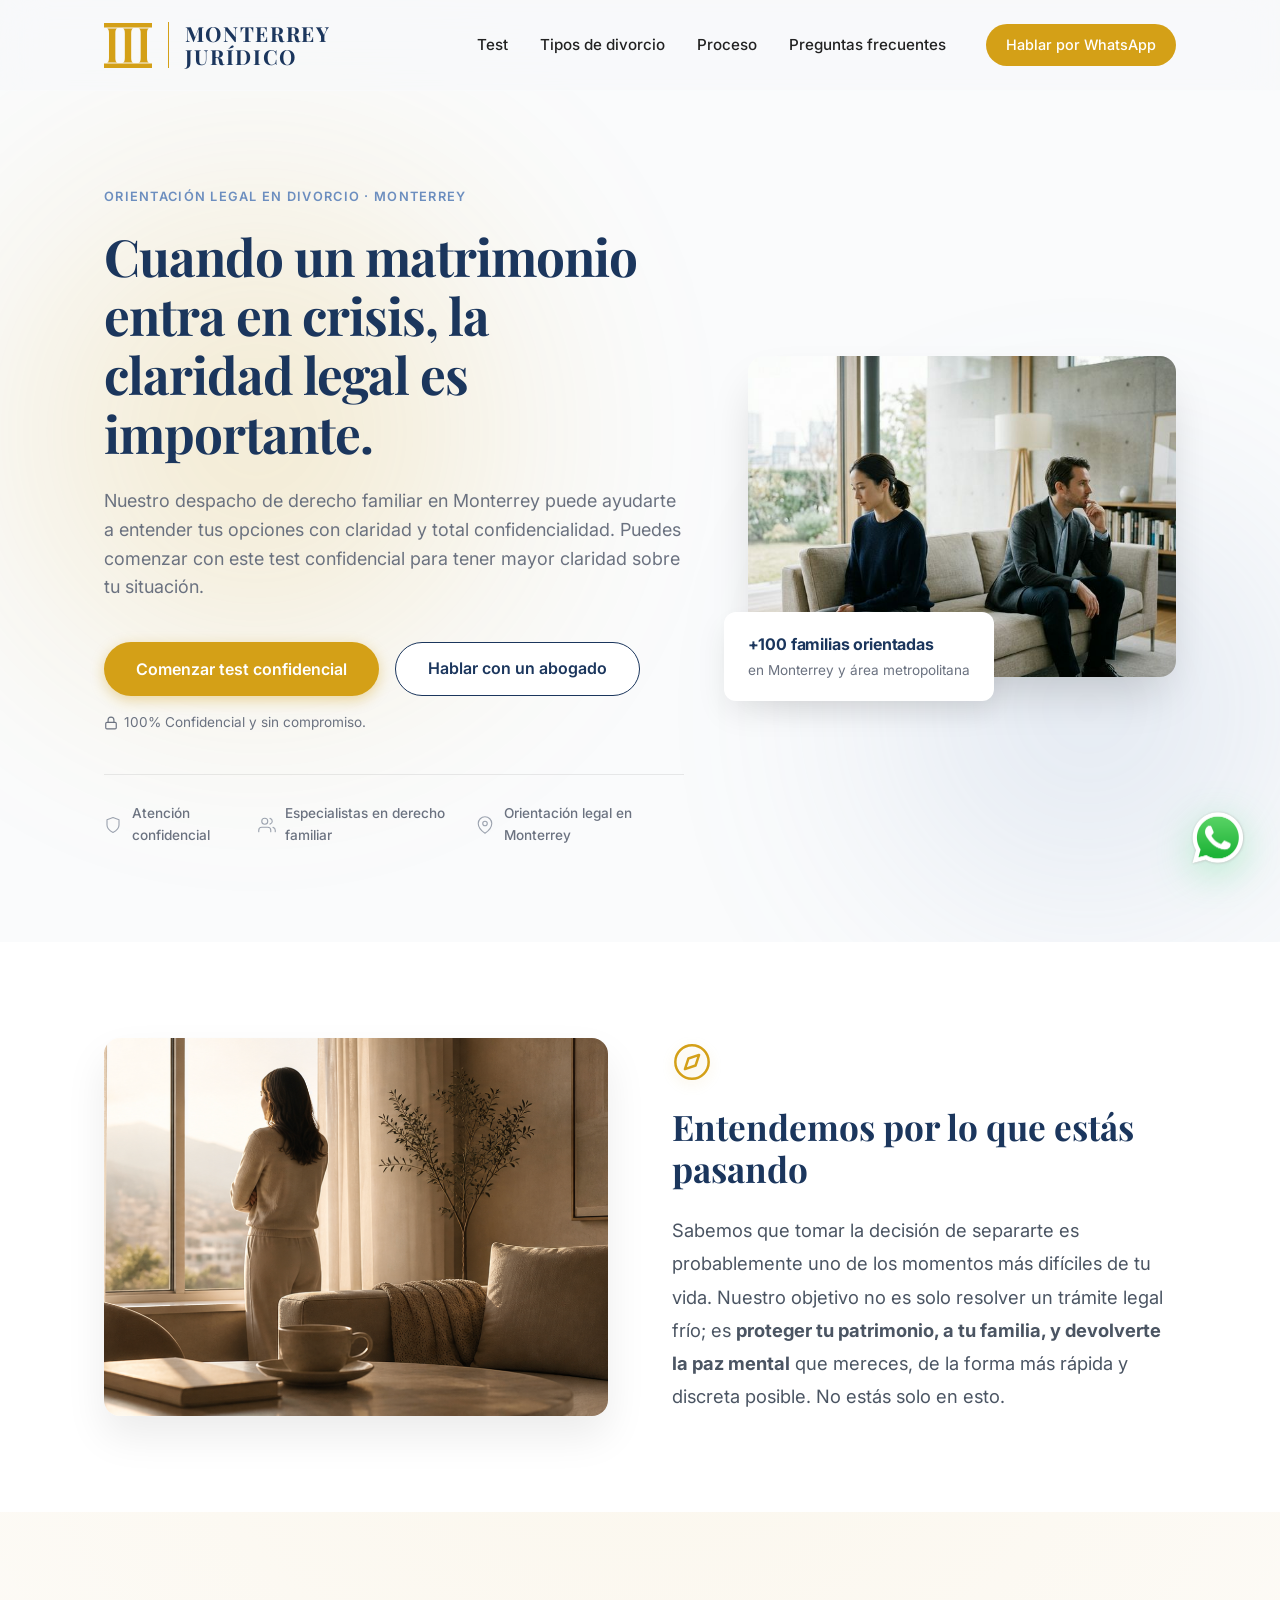
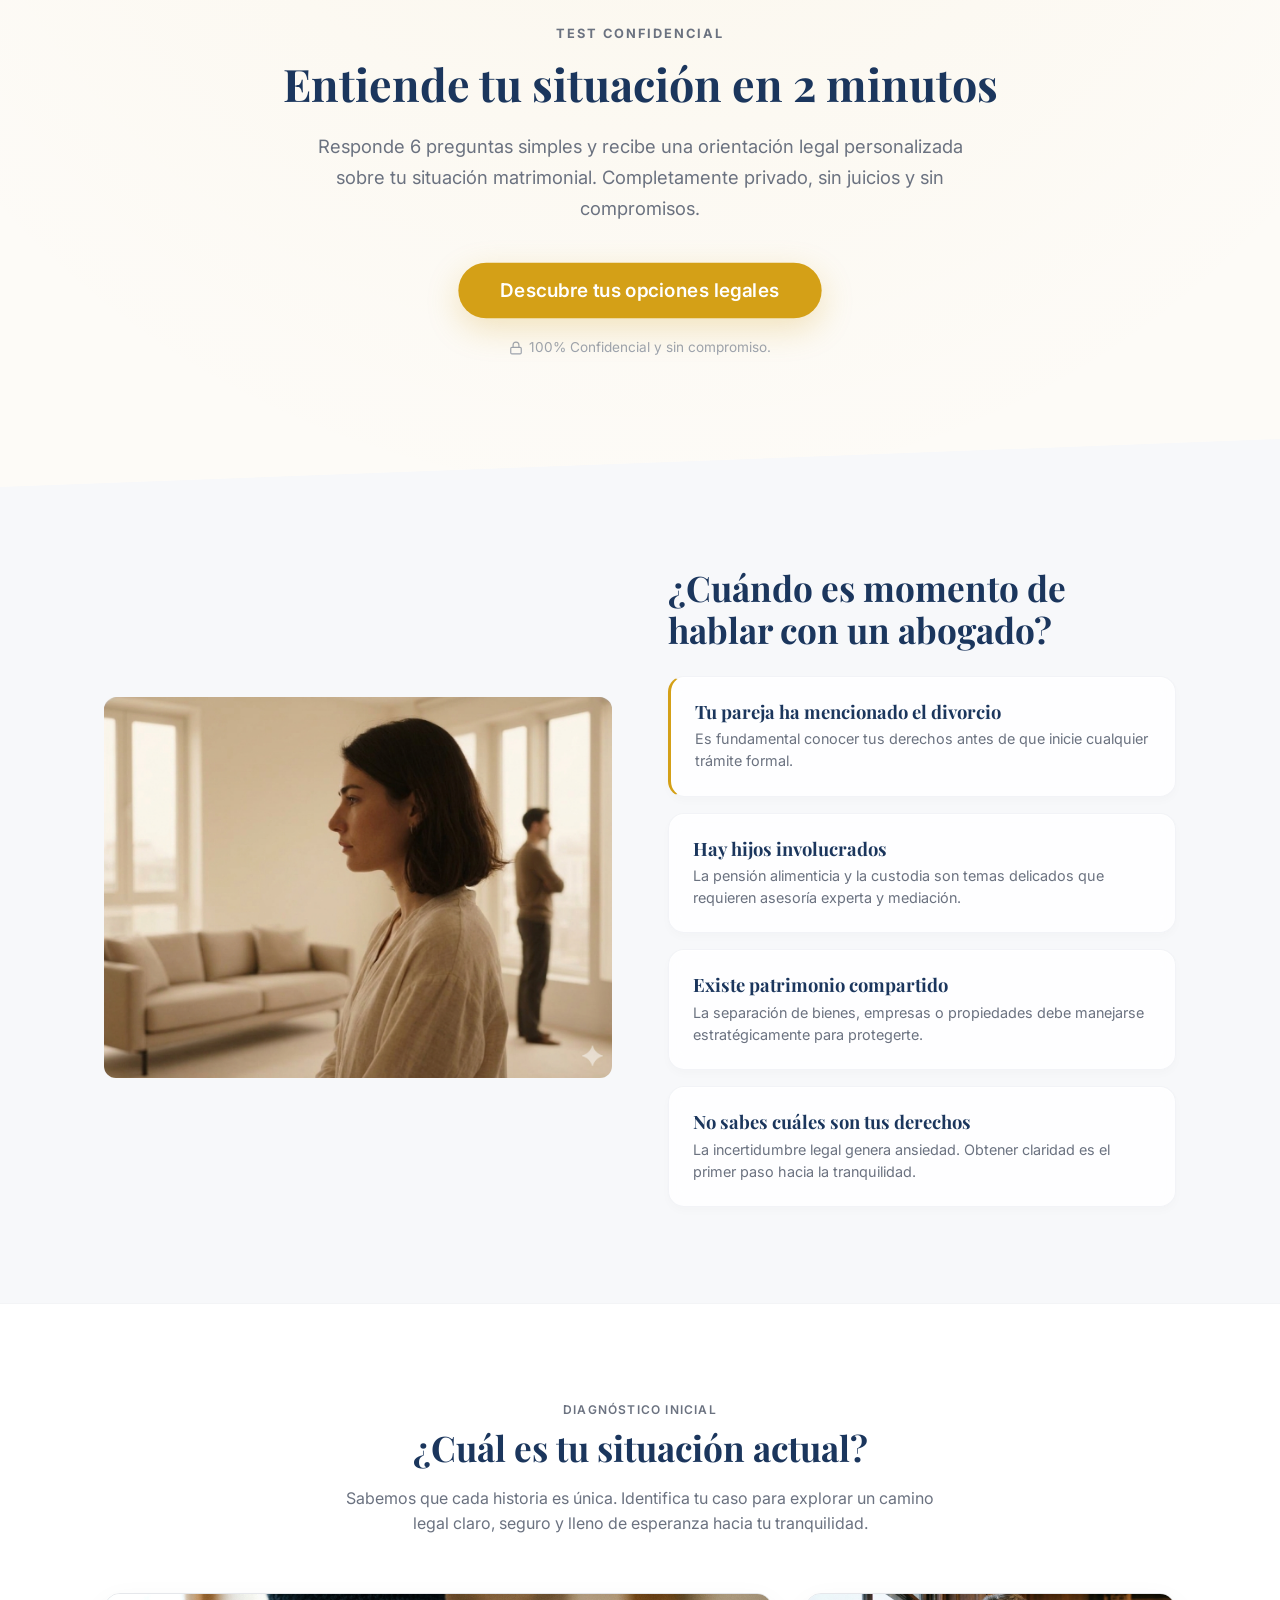
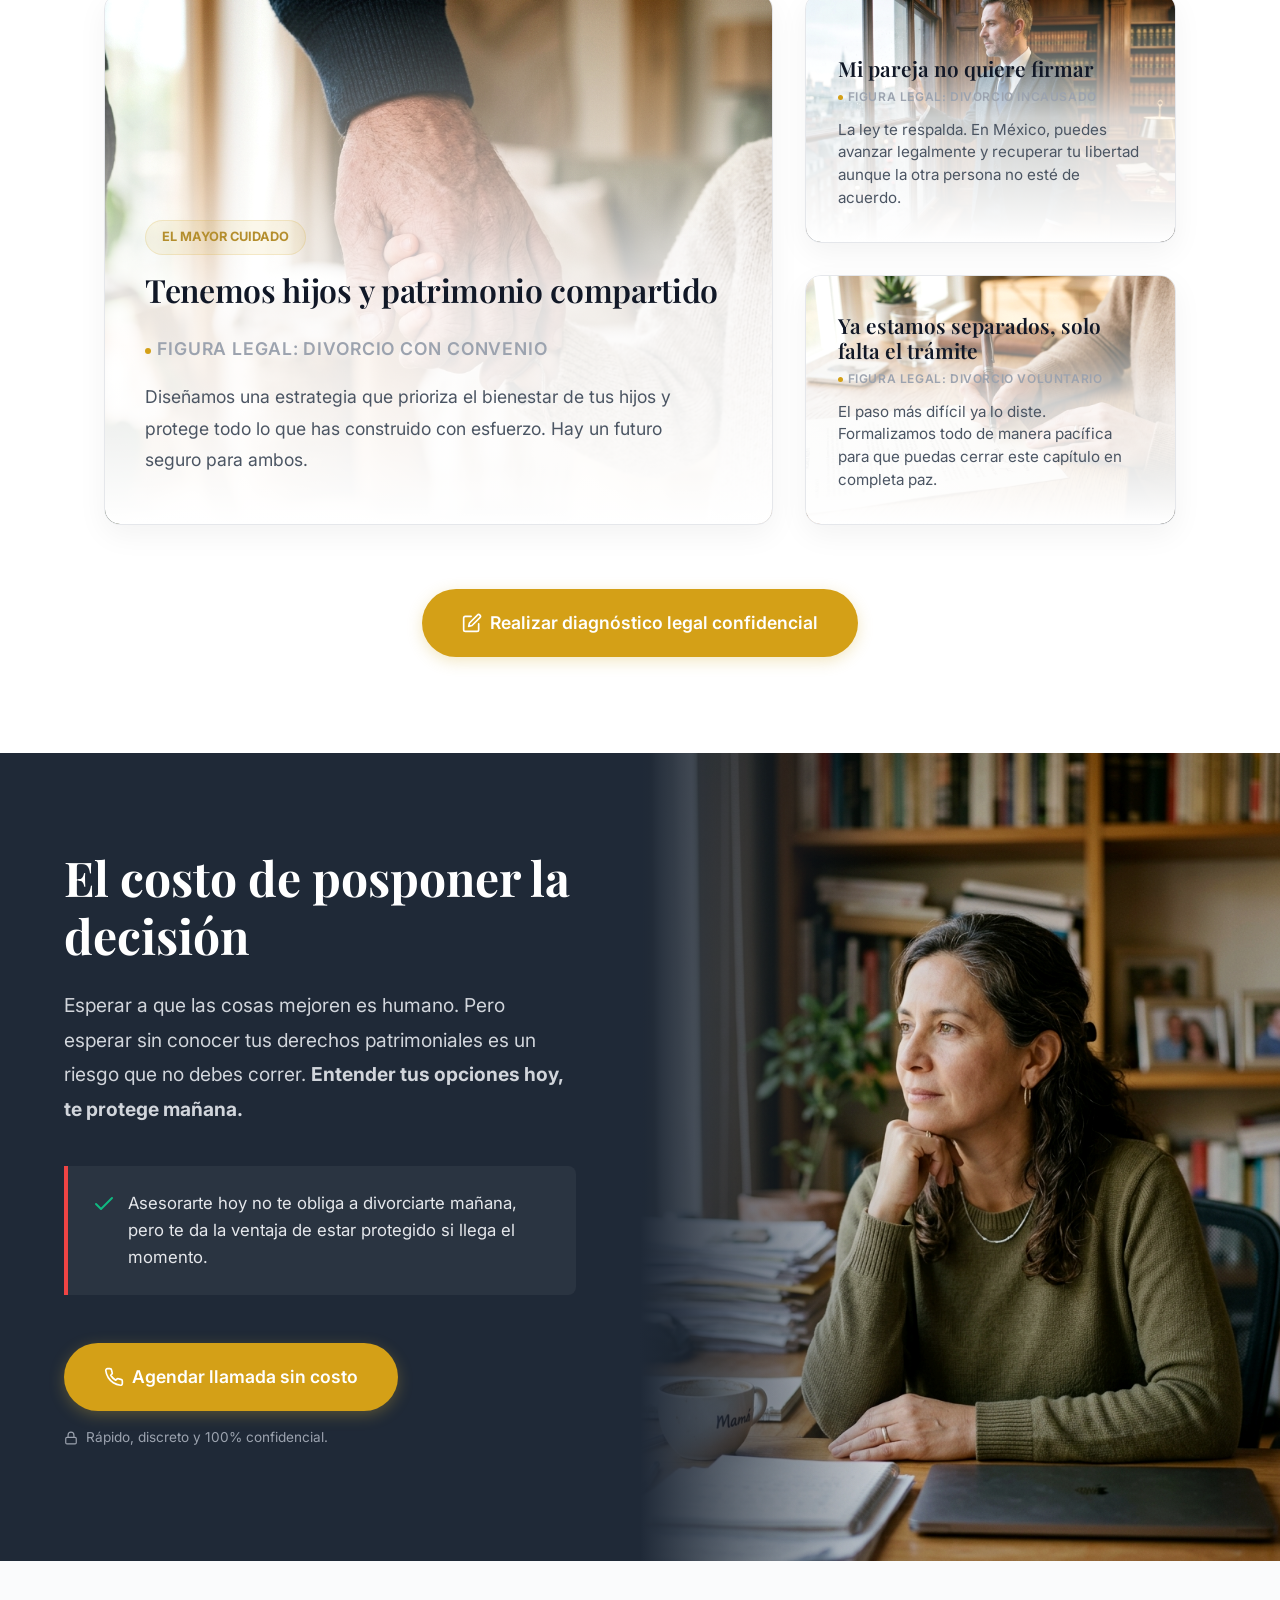
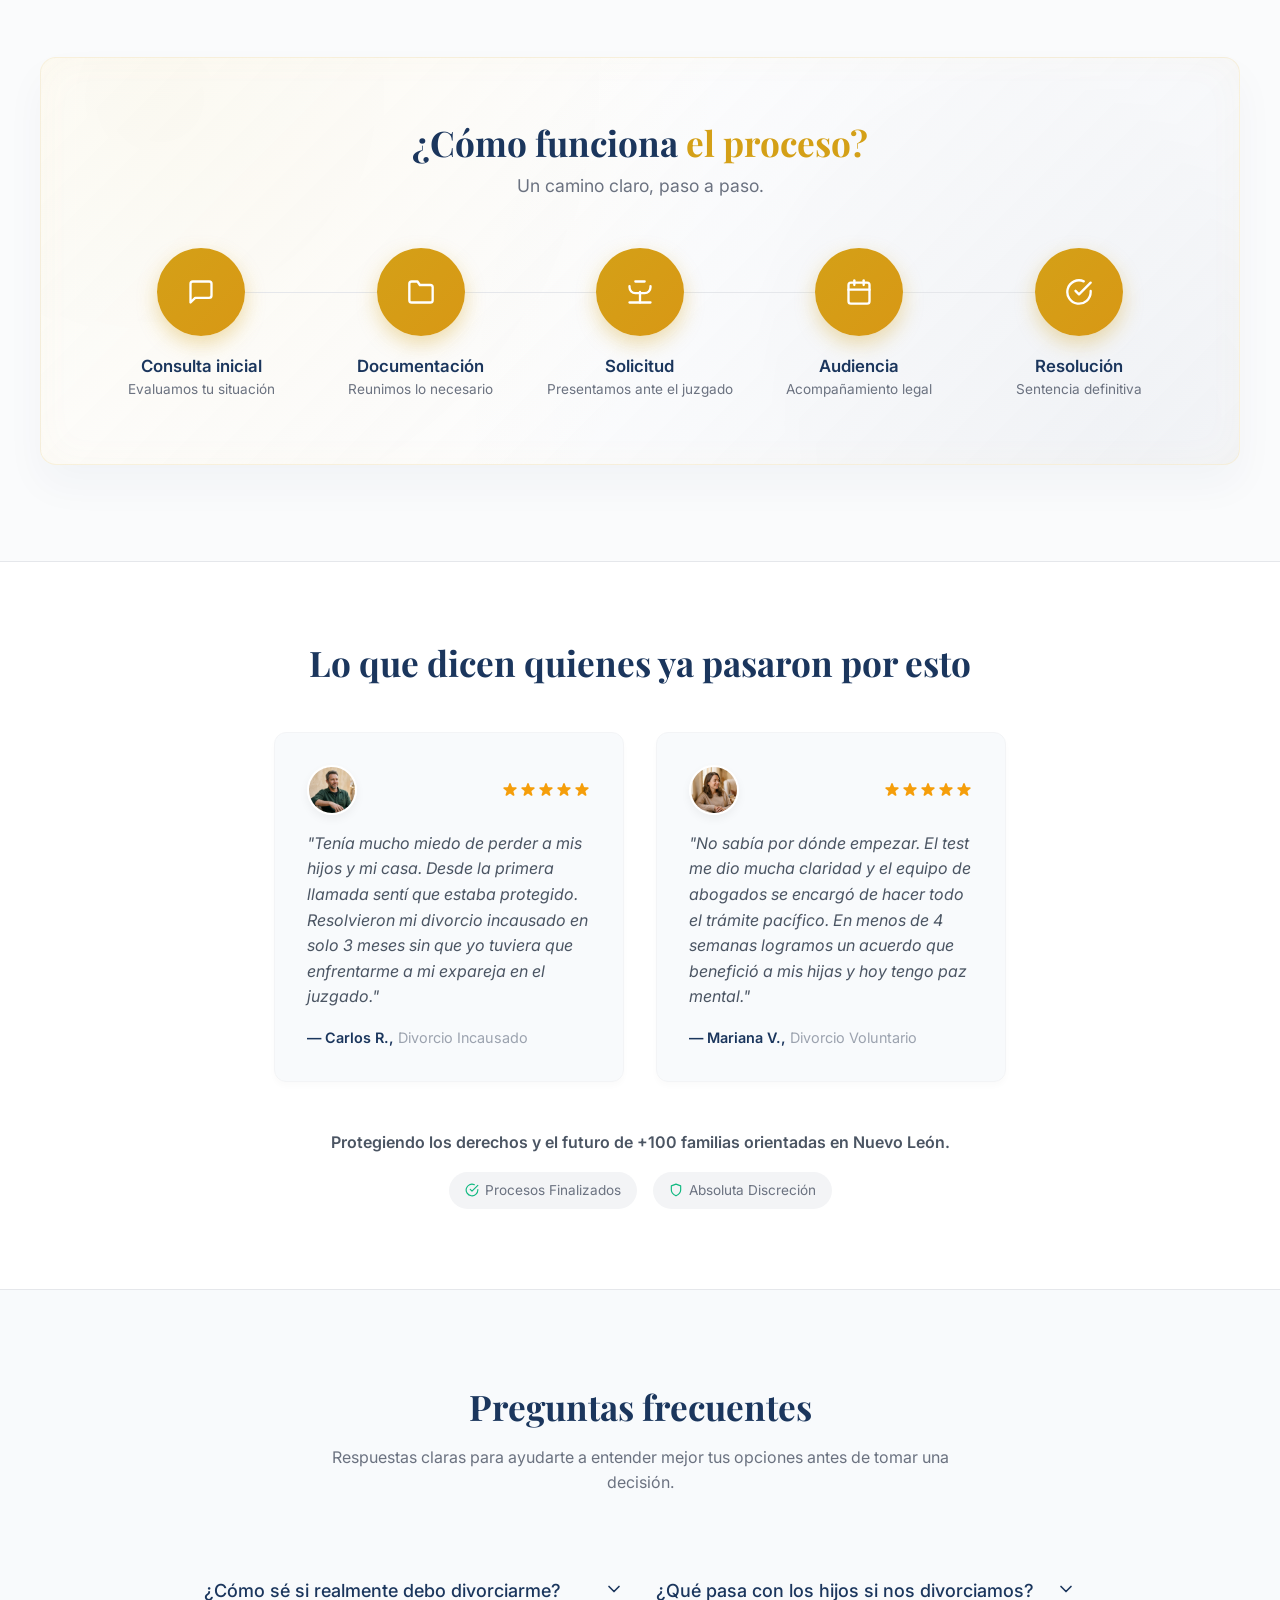
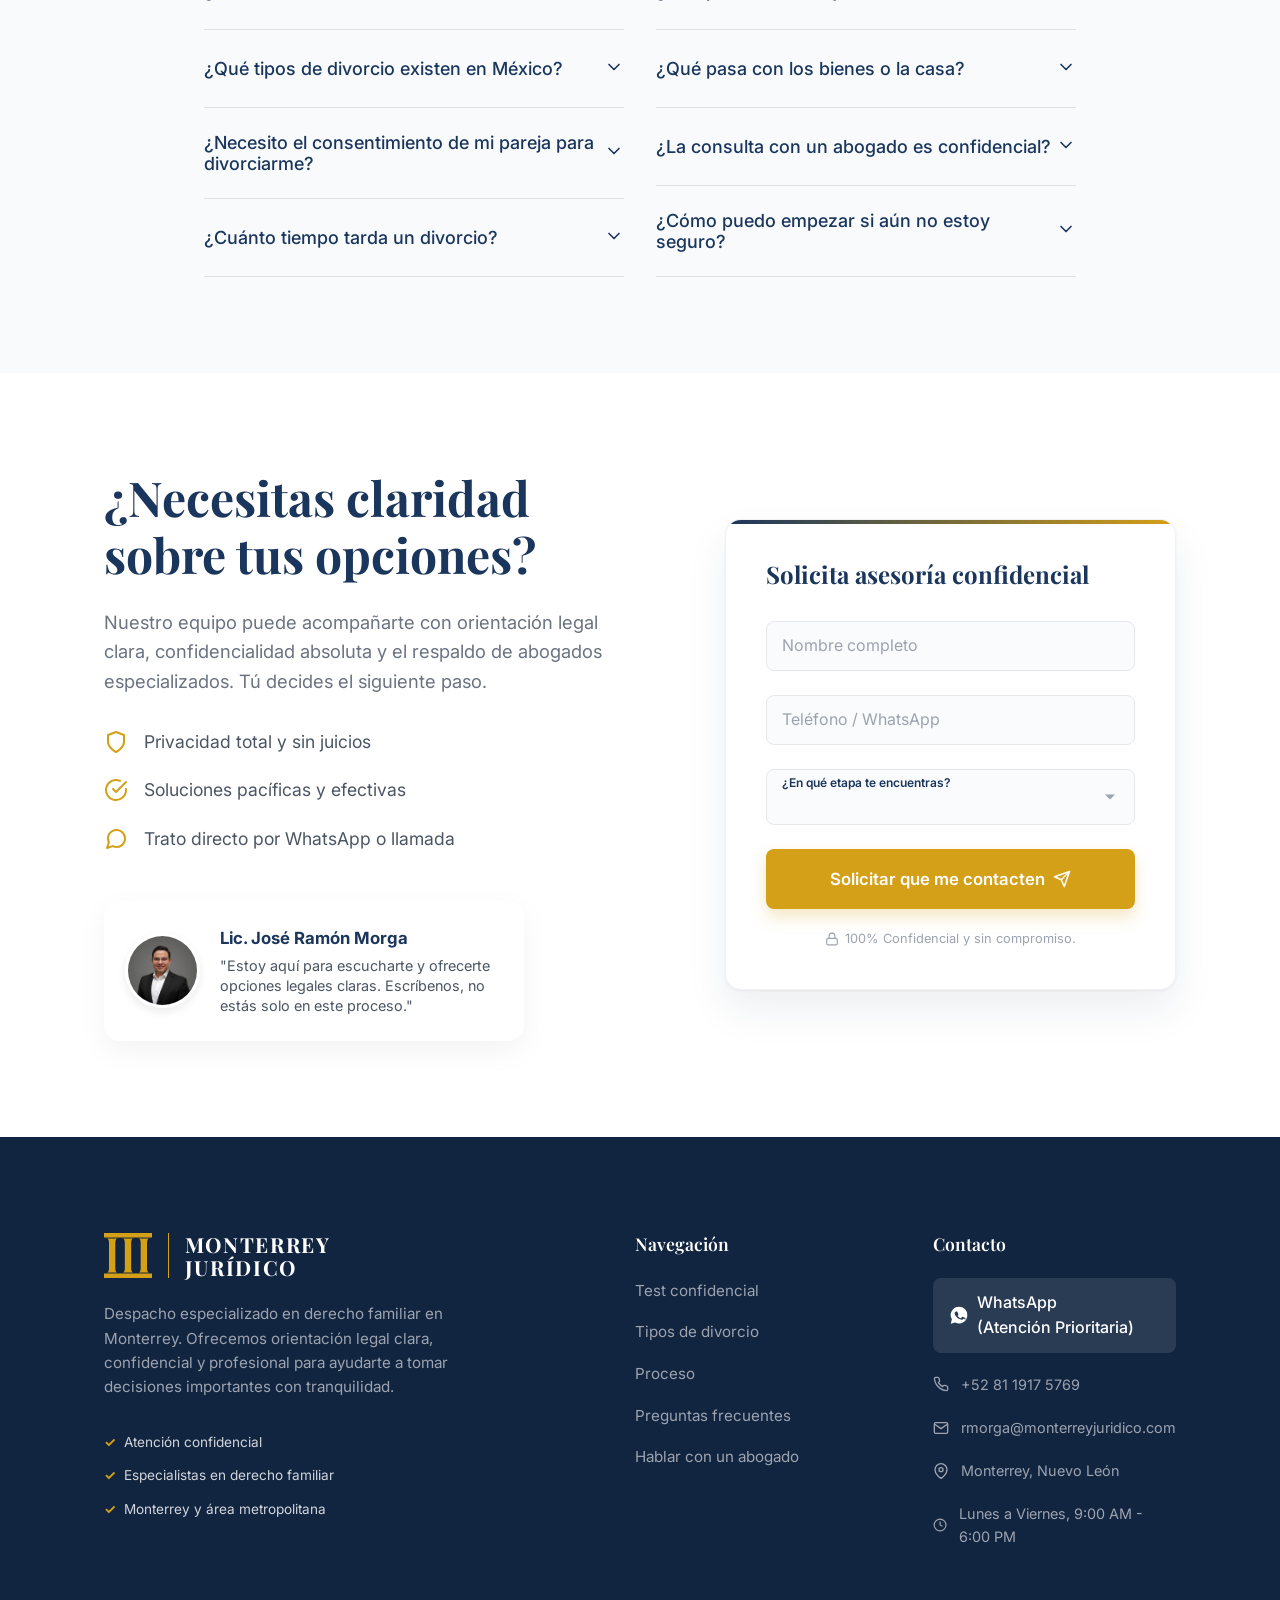
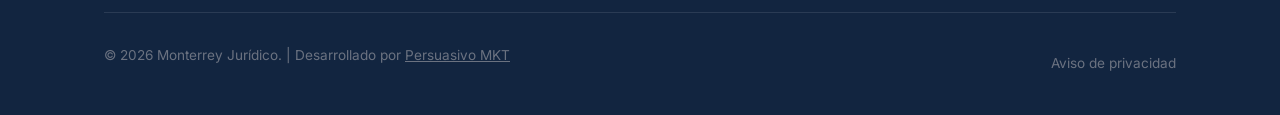
==== commit 747b7771: "Add og-image.jpg and favicon - og-image.jpg 1200x630 with brand design (dark navy + gold) - SVG favi" ====
--- a/index.html
+++ b/index.html
@@ -77,11 +77,15 @@
     }
     </script>
 
+    <!-- Favicon -->
+    <link rel="icon" href="assets/img/mj_isotipo.svg" type="image/svg+xml">
+    <link rel="apple-touch-icon" href="assets/img/mj_isotipo.svg">
+
     <!-- Google Fonts -->
     <link rel="preconnect" href="https://fonts.googleapis.com">
     <link rel="preconnect" href="https://fonts.gstatic.com" crossorigin>
     <link href="https://fonts.googleapis.com/css2?family=Inter:wght@400;500;600&family=Playfair+Display:wght@500;600;700&display=swap" rel="stylesheet">
-    
+
     <!-- CSS -->
     <link rel="stylesheet" href="styles.css?v=1.1">
 </head>
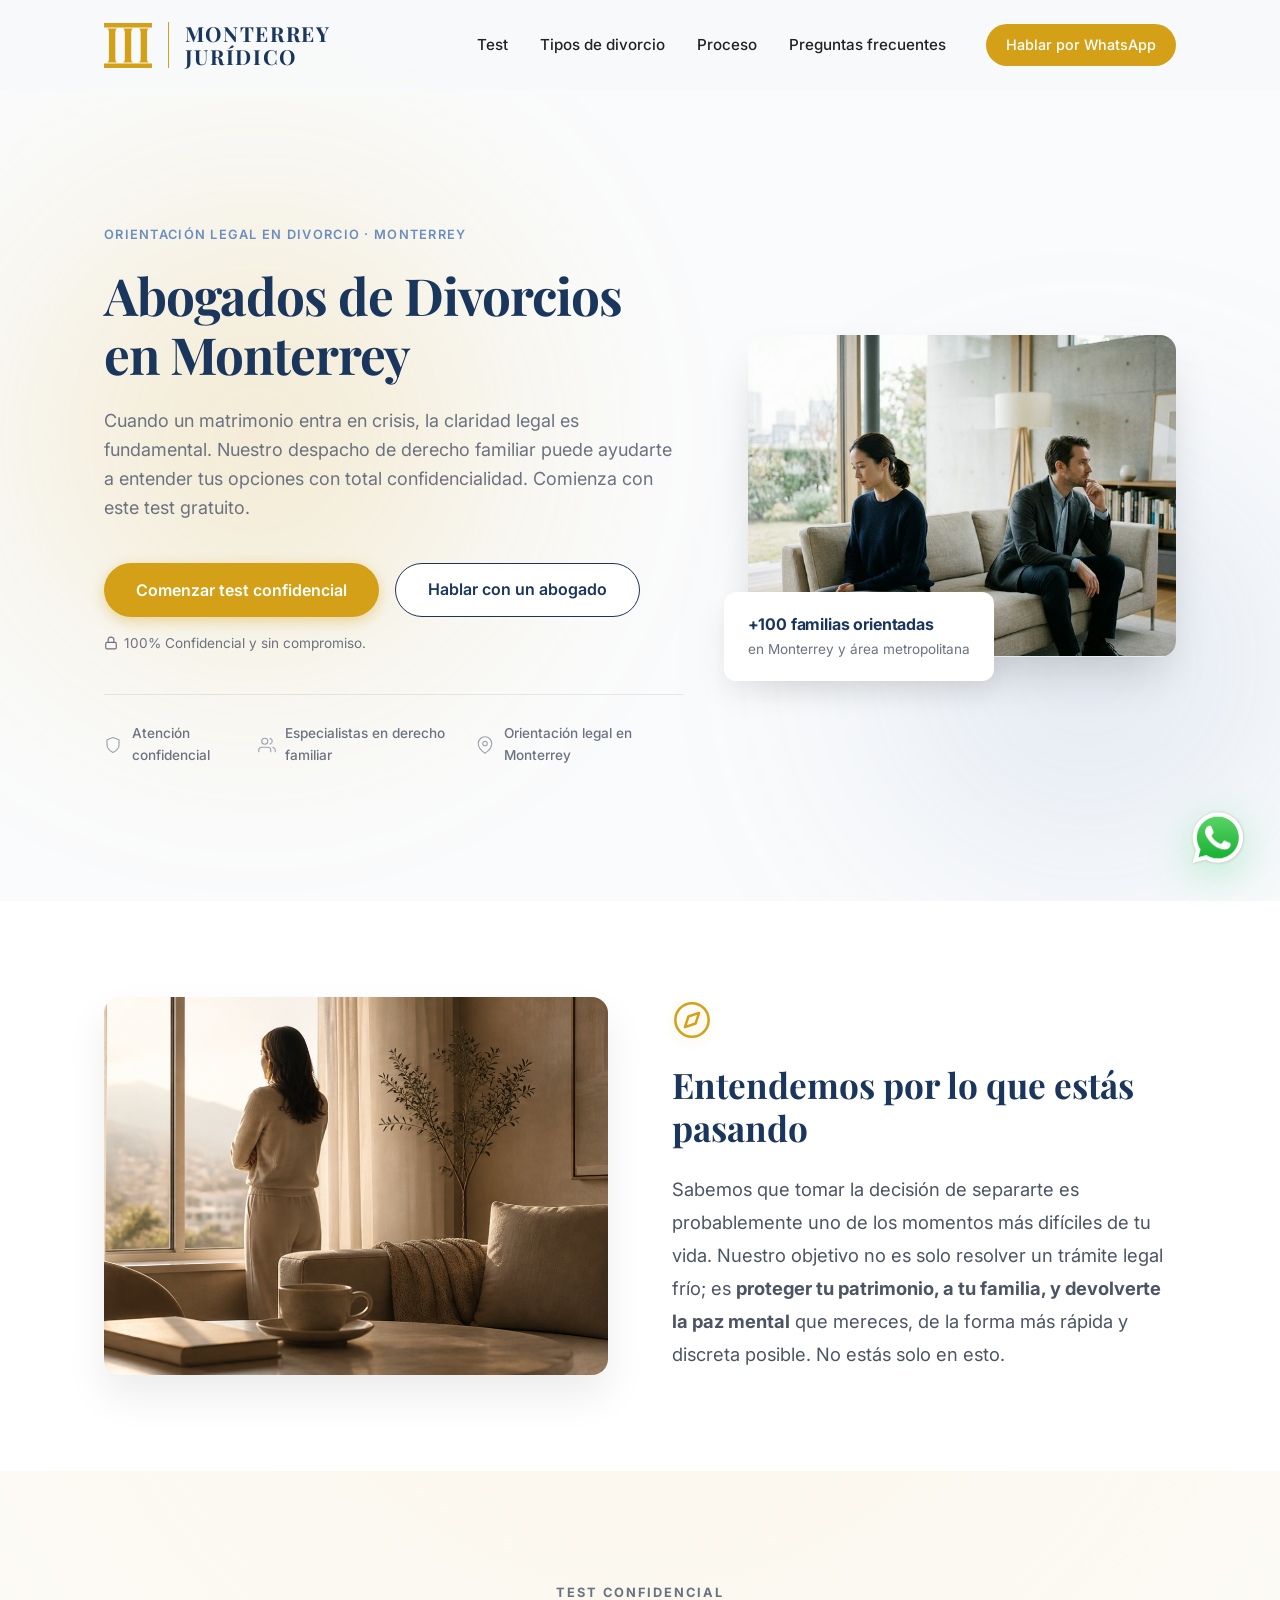
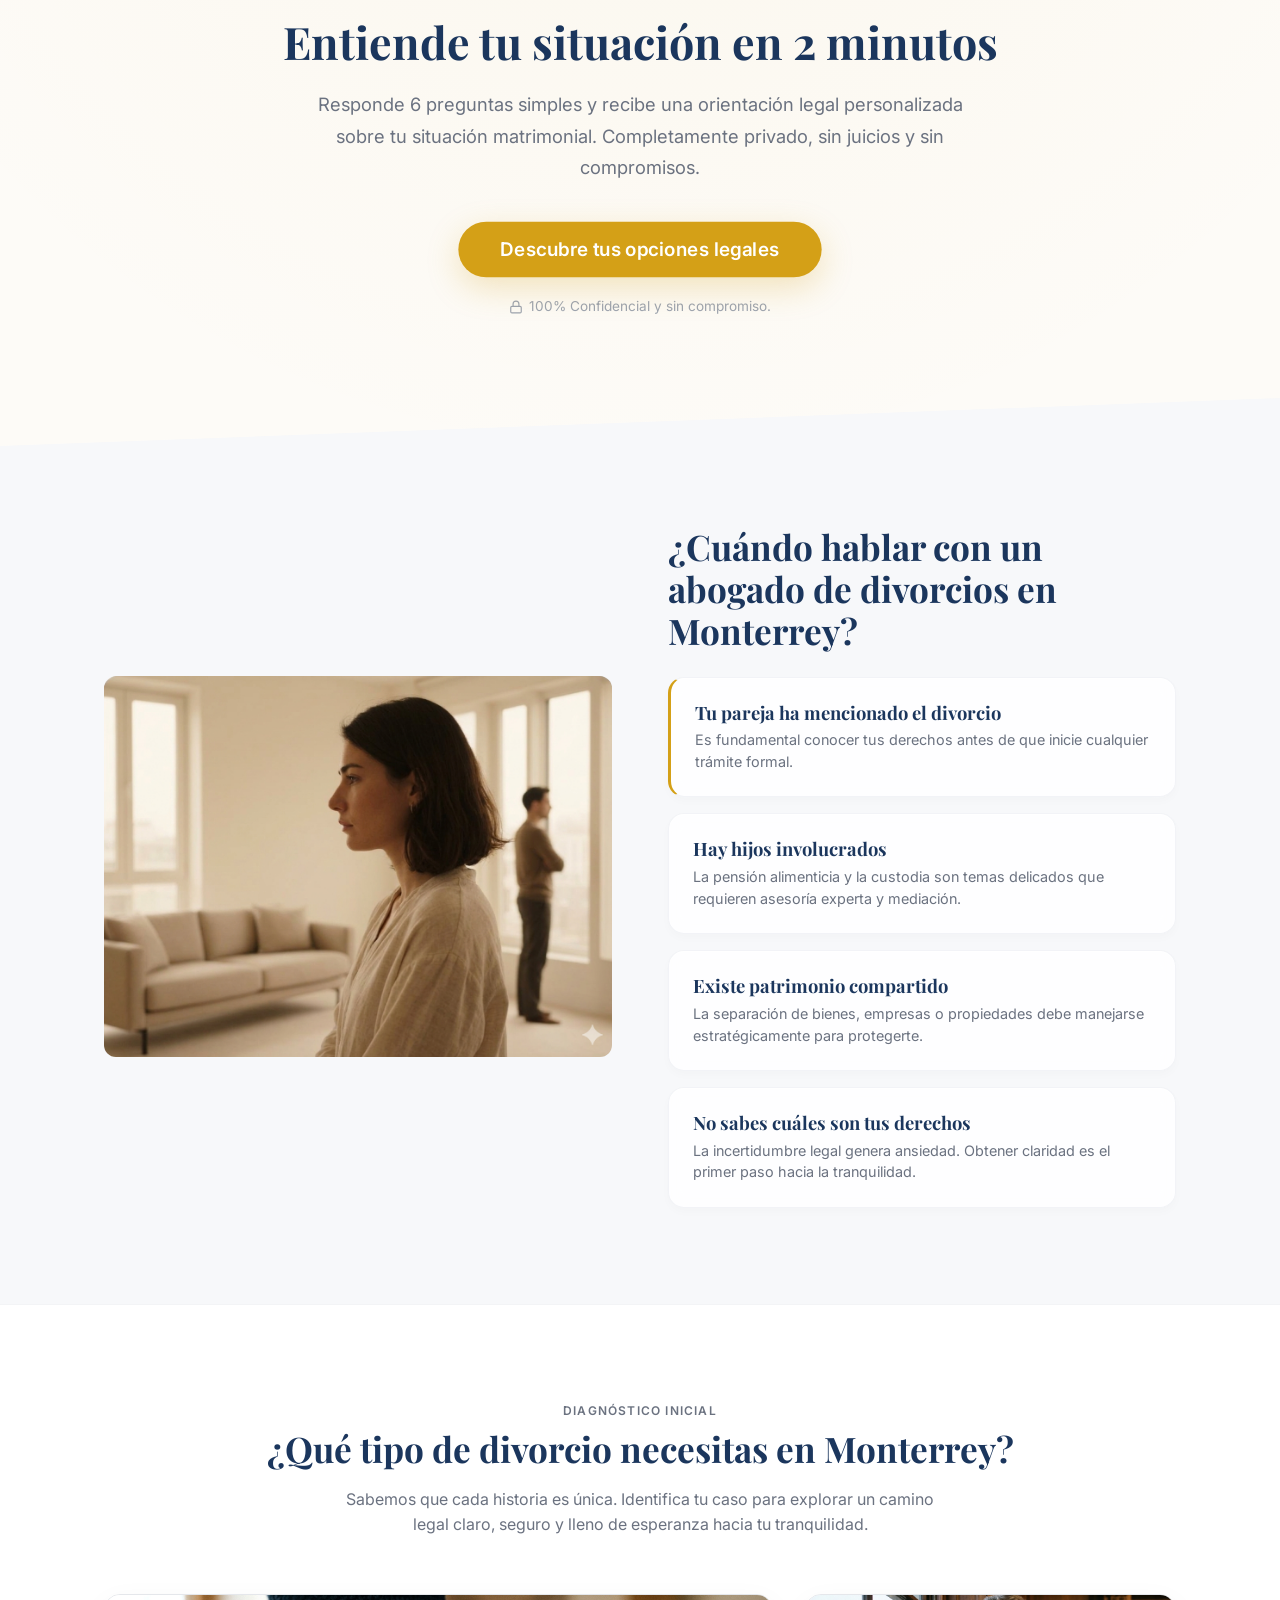
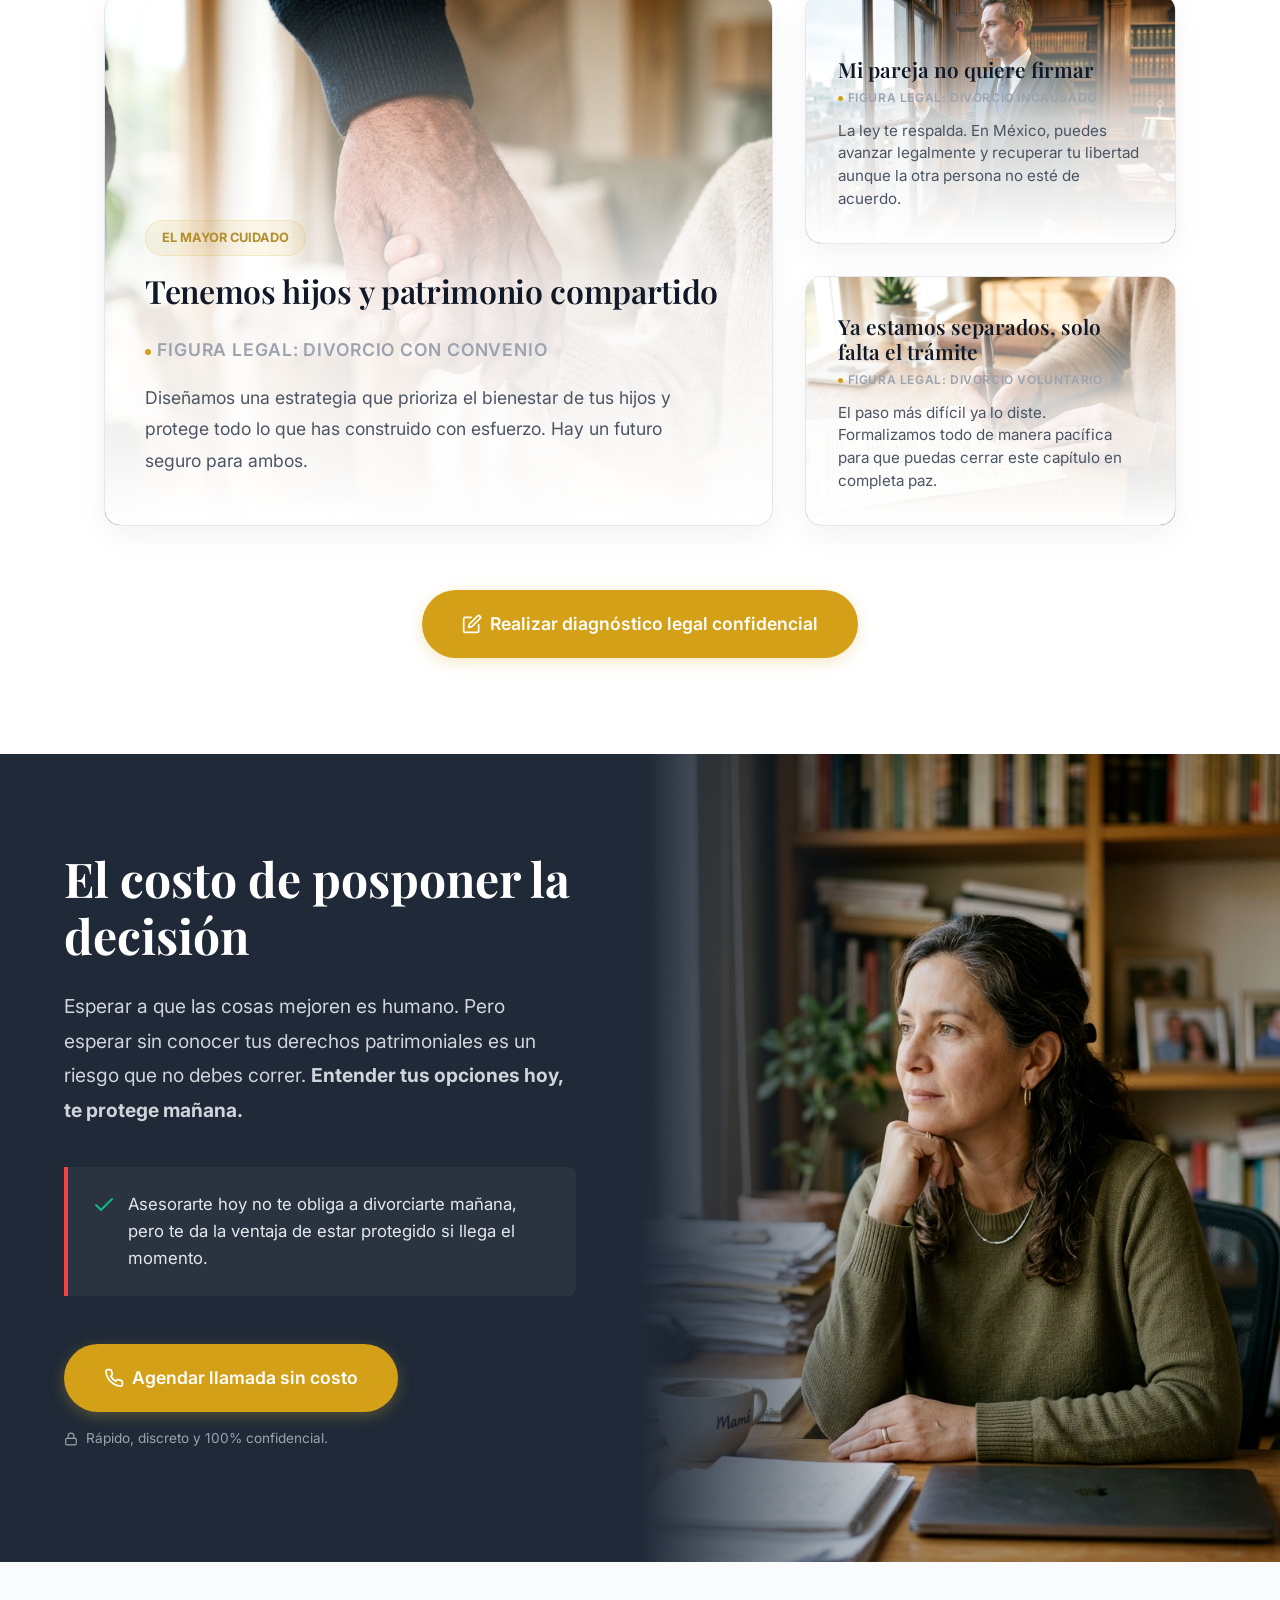
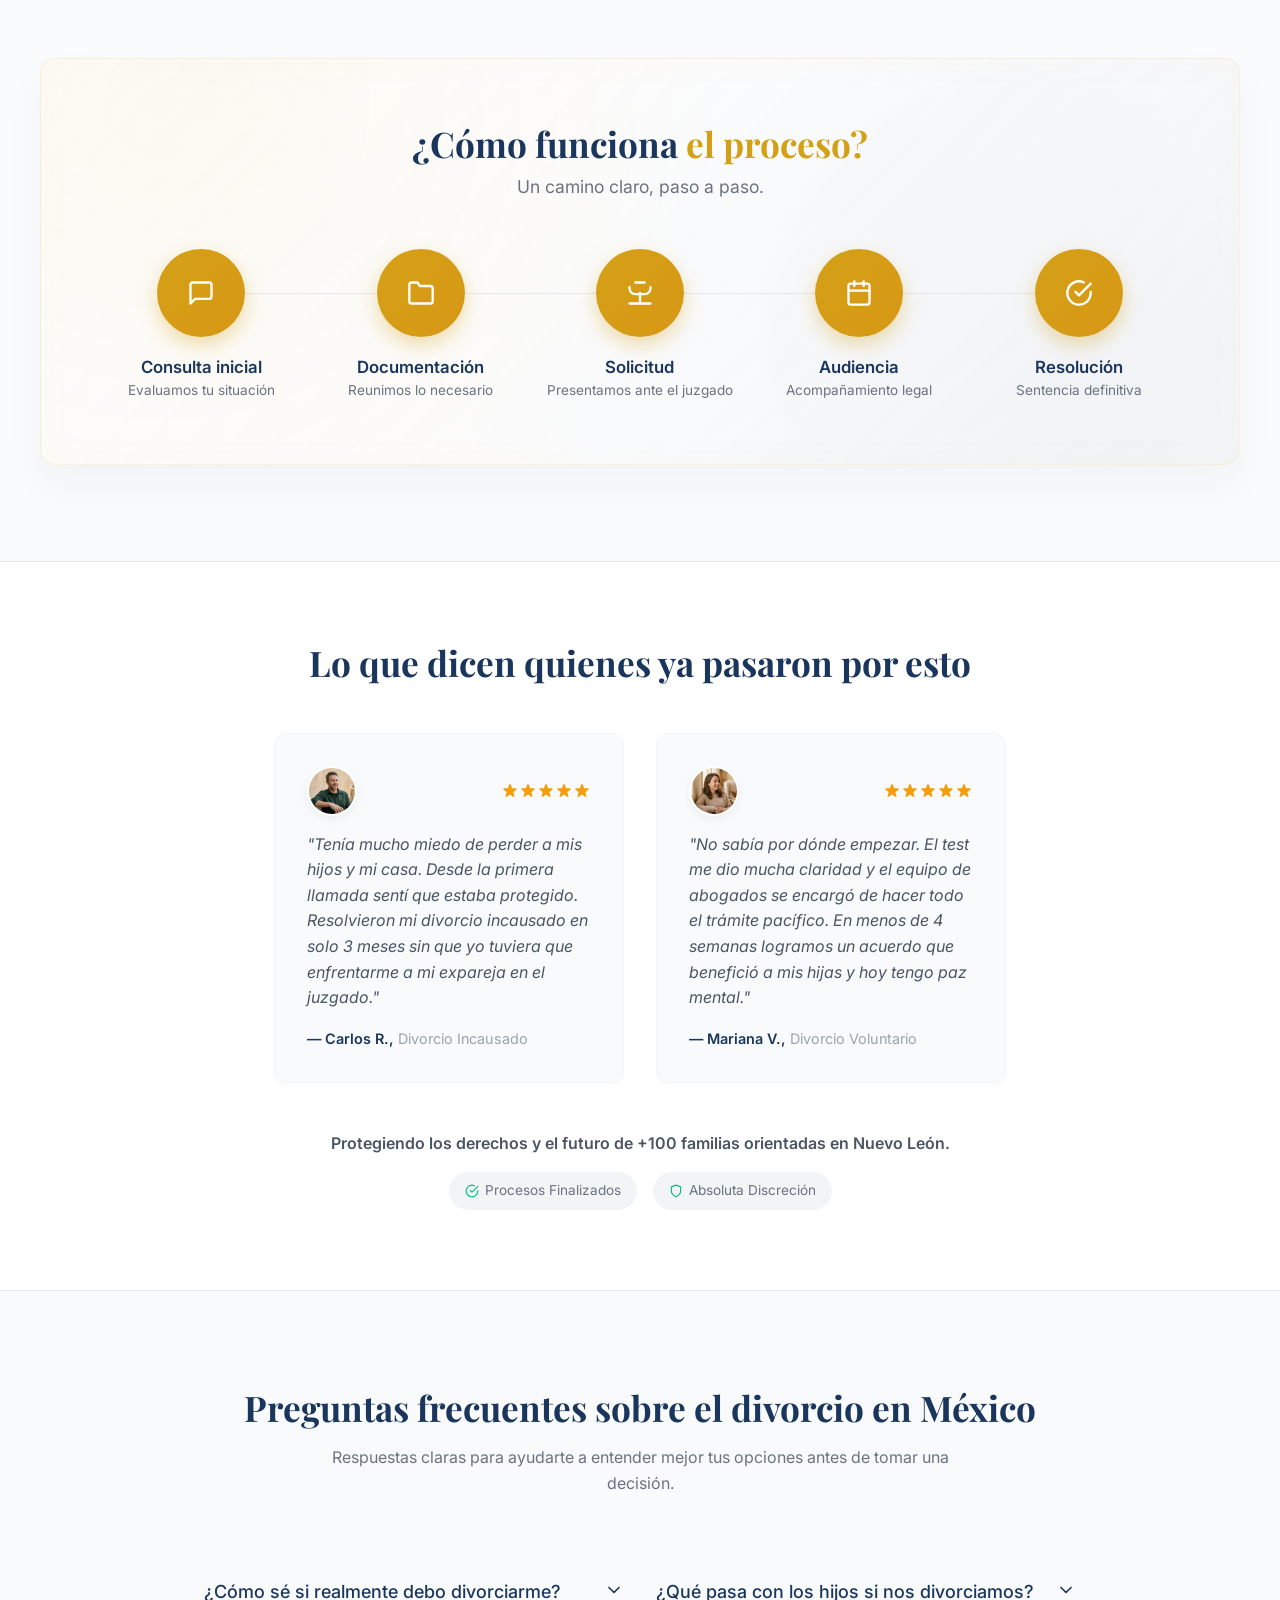
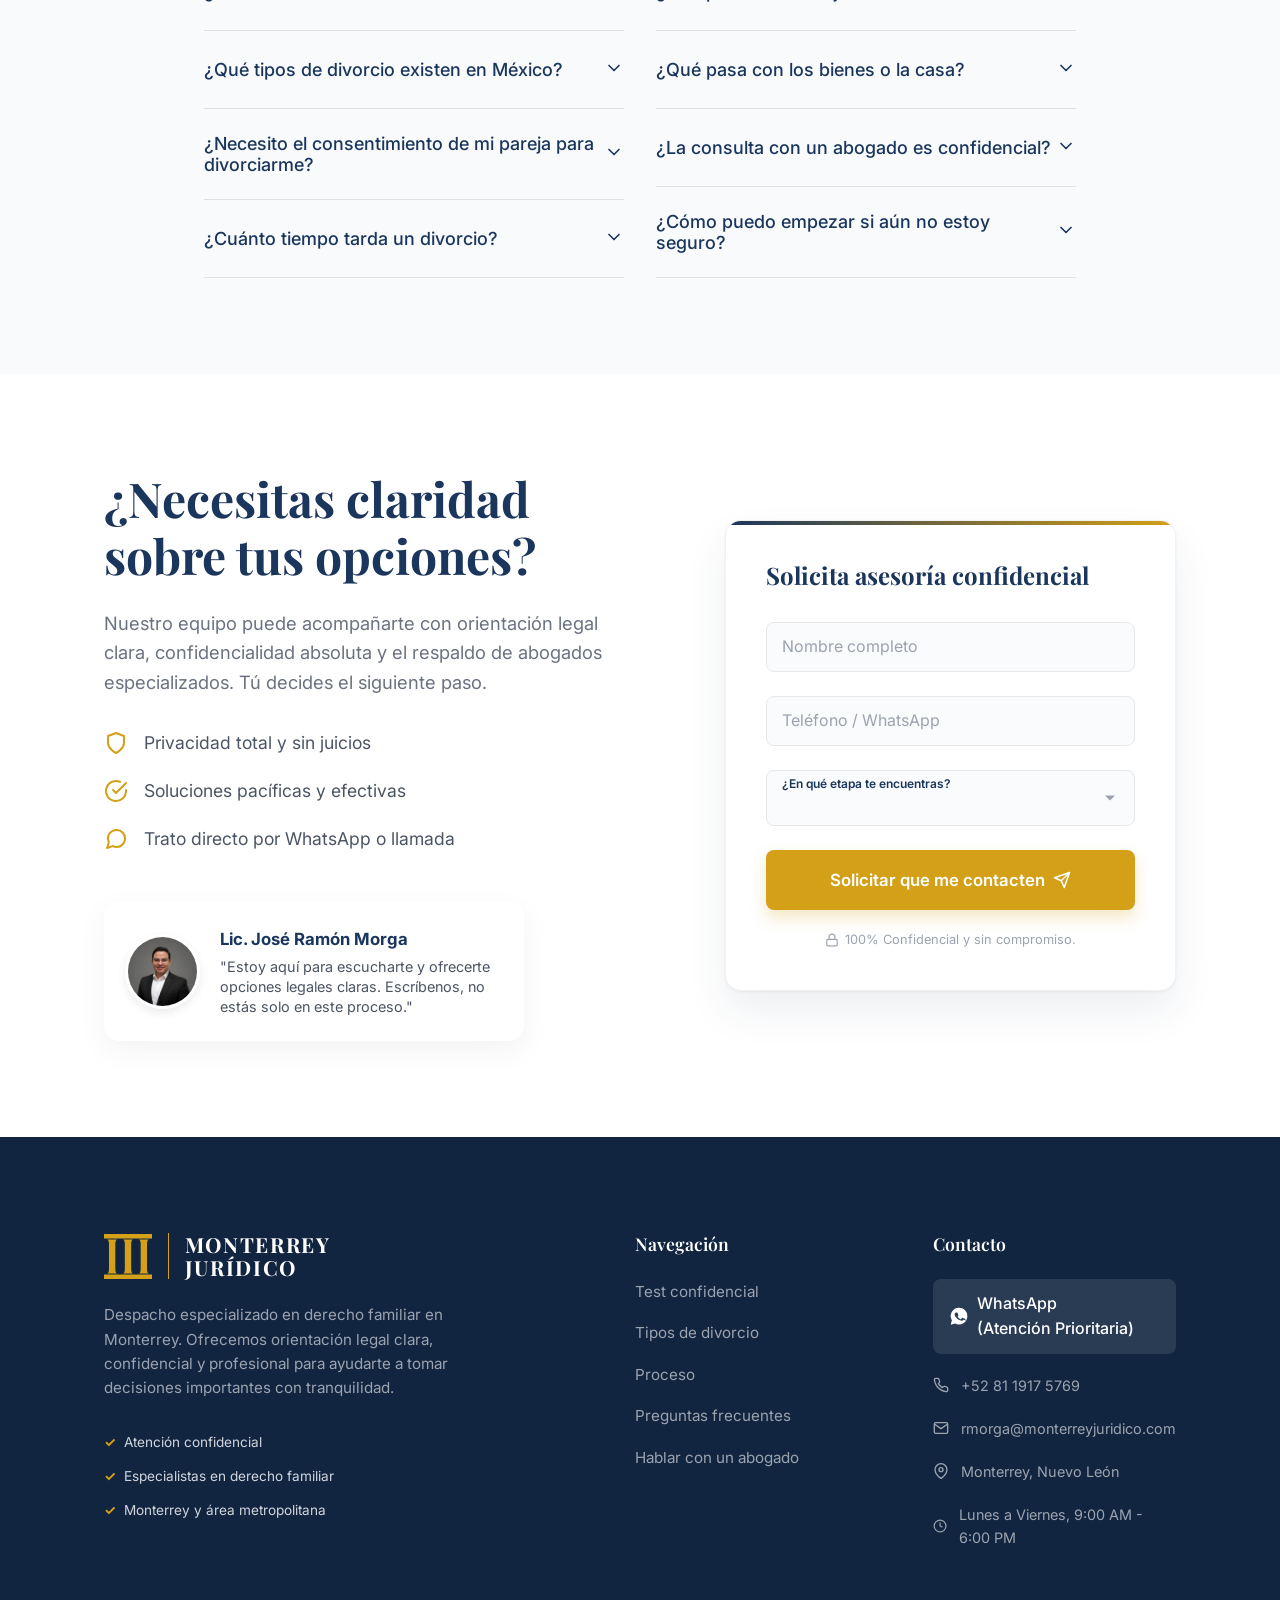
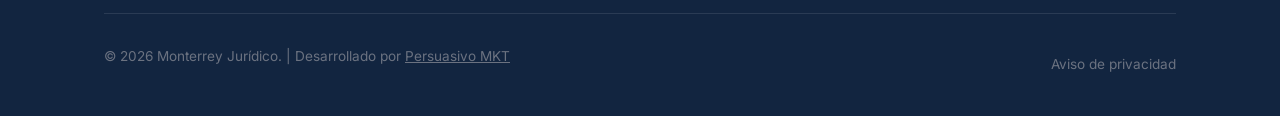
==== commit 27e37590: "SEO quick wins: H1 keyword, FAQPage schema, AggregateRating, openingHours, telephone - H1 cambiado a" ====
--- a/index.html
+++ b/index.html
@@ -21,14 +21,14 @@
     <meta charset="UTF-8">
     <meta name="viewport" content="width=device-width, initial-scale=1.0">
     <title>Abogado de Divorcios en Monterrey | Orientación Legal Confidencial</title>
-    <meta name="description" content="Despacho de derecho familiar en Monterrey. Especialistas en divorcio voluntario, necesario y express. Test confidencial de 2 minutos para evaluar tu situación legal.">
+    <meta name="description" content="Abogados de divorcios en Monterrey. Especialistas en divorcio voluntario, necesario e incausado. Consulta confidencial sin compromiso — test gratuito de 2 minutos.">
     <meta name="robots" content="index, follow">
     <link rel="canonical" href="https://monterreyjuridico.com/">
 
     <!-- Open Graph -->
     <meta property="og:type" content="website">
     <meta property="og:url" content="https://monterreyjuridico.com/">
-    <meta property="og:title" content="Abogado de Divorcios en Monterrey | Orientación Legal Confidencial">
+    <meta property="og:title" content="Abogado de Divorcios en Monterrey | Consulta Confidencial">
     <meta property="og:description" content="Despacho de derecho familiar en Monterrey. Especialistas en divorcio. Test confidencial de 2 minutos para evaluar tu situación.">
     <meta property="og:image" content="https://monterreyjuridico.com/assets/img/og-image.jpg">
     <meta property="og:locale" content="es_MX">
@@ -36,7 +36,7 @@
 
     <!-- Twitter Card -->
     <meta name="twitter:card" content="summary_large_image">
-    <meta name="twitter:title" content="Abogado de Divorcios en Monterrey">
+    <meta name="twitter:title" content="Abogado de Divorcios en Monterrey | Consulta Confidencial">
     <meta name="twitter:description" content="Despacho de derecho familiar en Monterrey. Test confidencial de 2 minutos.">
     <meta name="twitter:image" content="https://monterreyjuridico.com/assets/img/og-image.jpg">
 
@@ -48,7 +48,8 @@
       "name": "Monterrey Jurídico",
       "description": "Despacho de derecho familiar especializado en divorcios en Monterrey y área metropolitana.",
       "url": "https://monterreyjuridico.com",
-      "telephone": "",
+      "telephone": "+528119175769",
+      "email": "rmorga@monterreyjuridico.com",
       "address": {
         "@type": "PostalAddress",
         "addressLocality": "Monterrey",
@@ -65,15 +66,117 @@
         "name": "Monterrey"
       },
       "serviceType": "Derecho Familiar",
+      "openingHoursSpecification": {
+        "@type": "OpeningHoursSpecification",
+        "dayOfWeek": ["Monday","Tuesday","Wednesday","Thursday","Friday"],
+        "opens": "09:00",
+        "closes": "18:00"
+      },
+      "aggregateRating": {
+        "@type": "AggregateRating",
+        "ratingValue": "5",
+        "bestRating": "5",
+        "worstRating": "1",
+        "reviewCount": "2"
+      },
+      "review": [
+        {
+          "@type": "Review",
+          "author": {"@type": "Person", "name": "Carlos R."},
+          "reviewRating": {"@type": "Rating", "ratingValue": "5", "bestRating": "5"},
+          "reviewBody": "Resolvieron mi divorcio incausado en solo 3 meses sin que yo tuviera que enfrentarme a mi expareja en el juzgado."
+        },
+        {
+          "@type": "Review",
+          "author": {"@type": "Person", "name": "Mariana V."},
+          "reviewRating": {"@type": "Rating", "ratingValue": "5", "bestRating": "5"},
+          "reviewBody": "En menos de 4 semanas logramos un acuerdo que benefició a mis hijas y hoy tengo paz mental."
+        }
+      ],
       "hasOfferCatalog": {
         "@type": "OfferCatalog",
         "name": "Servicios de divorcio",
         "itemListElement": [
           {"@type": "Offer", "itemOffered": {"@type": "Service", "name": "Divorcio Voluntario"}},
           {"@type": "Offer", "itemOffered": {"@type": "Service", "name": "Divorcio Necesario"}},
-          {"@type": "Offer", "itemOffered": {"@type": "Service", "name": "Divorcio Express"}}
+          {"@type": "Offer", "itemOffered": {"@type": "Service", "name": "Divorcio Express"}},
+          {"@type": "Offer", "itemOffered": {"@type": "Service", "name": "Divorcio Incausado"}}
         ]
       }
+    }
+    </script>
+
+    <!-- Structured Data: FAQPage -->
+    <script type="application/ld+json">
+    {
+      "@context": "https://schema.org",
+      "@type": "FAQPage",
+      "mainEntity": [
+        {
+          "@type": "Question",
+          "name": "¿Cómo sé si realmente debo divorciarme?",
+          "acceptedAnswer": {
+            "@type": "Answer",
+            "text": "Cada relación es diferente. Algunas parejas pueden resolver sus conflictos con apoyo o acuerdos, mientras que en otros casos el divorcio puede ser la mejor opción para ambas partes. Nuestro test confidencial puede ayudarte a entender mejor tu situación y conocer qué alternativas legales existen en Monterrey."
+          }
+        },
+        {
+          "@type": "Question",
+          "name": "¿Qué tipos de divorcio existen en México?",
+          "acceptedAnswer": {
+            "@type": "Answer",
+            "text": "En México existen tres vías principales: divorcio administrativo, divorcio voluntario y divorcio unilateral (incausado). Cada uno tiene requisitos y procesos diferentes dependiendo de si hay hijos, bienes en común o acuerdo entre las partes."
+          }
+        },
+        {
+          "@type": "Question",
+          "name": "¿Necesito el consentimiento de mi pareja para divorciarme?",
+          "acceptedAnswer": {
+            "@type": "Answer",
+            "text": "No necesariamente. En México existe el divorcio unilateral o incausado, lo que significa que una persona puede solicitar el divorcio incluso si la otra no está de acuerdo."
+          }
+        },
+        {
+          "@type": "Question",
+          "name": "¿Cuánto tiempo tarda un divorcio en México?",
+          "acceptedAnswer": {
+            "@type": "Answer",
+            "text": "La duración depende del tipo de divorcio. Cuando existe acuerdo entre ambas partes, el proceso puede resolverse en semanas. Los casos con desacuerdos o bienes en disputa pueden tomar varios meses. En Monterrey, nuestro despacho ha concluido divorcios voluntarios en menos de 4 semanas."
+          }
+        },
+        {
+          "@type": "Question",
+          "name": "¿Qué pasa con los hijos si nos divorciamos?",
+          "acceptedAnswer": {
+            "@type": "Answer",
+            "text": "Cuando hay hijos se deben establecer acuerdos sobre custodia, régimen de convivencia y pensión alimenticia. El objetivo siempre es proteger el bienestar de los menores."
+          }
+        },
+        {
+          "@type": "Question",
+          "name": "¿Qué pasa con los bienes o la casa en un divorcio?",
+          "acceptedAnswer": {
+            "@type": "Answer",
+            "text": "La división de bienes depende del régimen matrimonial (sociedad conyugal o separación de bienes) y de los acuerdos entre las partes. Un abogado de divorcios en Monterrey puede ayudarte a entender cómo se dividirían los bienes en tu caso específico."
+          }
+        },
+        {
+          "@type": "Question",
+          "name": "¿La consulta con un abogado de divorcios es confidencial?",
+          "acceptedAnswer": {
+            "@type": "Answer",
+            "text": "Sí. Toda consulta es completamente confidencial y está protegida por el secreto profesional. Puedes hablar sobre tu situación con total discreción antes de tomar cualquier decisión."
+          }
+        },
+        {
+          "@type": "Question",
+          "name": "¿Cómo puedo empezar si aún no estoy seguro de divorciarme?",
+          "acceptedAnswer": {
+            "@type": "Answer",
+            "text": "Puedes comenzar con nuestro test confidencial de 2 minutos para entender mejor tu situación, o hablar directamente con un abogado de divorcios en Monterrey para recibir orientación sin compromiso."
+          }
+        }
+      ]
     }
     </script>
 
@@ -129,8 +232,8 @@
         <div class="container hero-container">
             <div class="hero-content">
                 <span class="eyebrow" style="color: var(--color-secondary); font-size: 0.8rem; letter-spacing: 0.1em; font-weight: 600; text-transform: uppercase; margin-bottom: 1.25rem; display: block;">ORIENTACIÓN LEGAL EN DIVORCIO · MONTERREY</span>
-                <h1 class="headline" style="font-size: clamp(2.5rem, 4vw, 3.5rem); line-height: 1.15; letter-spacing: -0.02em; max-width: 600px; margin-bottom: 1.25rem; color: var(--color-primary);">Cuando un matrimonio entra en crisis, la claridad legal es importante.</h1>
-                <p class="subheadline" style="font-size: 1.125rem; line-height: 1.6; max-width: 580px; color: #6B7280; margin-bottom: 2.5rem;">Nuestro despacho de derecho familiar en Monterrey puede ayudarte a entender tus opciones con claridad y total confidencialidad. Puedes comenzar con este test confidencial para tener mayor claridad sobre tu situación.</p>
+                <h1 class="headline" style="font-size: clamp(2.5rem, 4vw, 3.5rem); line-height: 1.15; letter-spacing: -0.02em; max-width: 600px; margin-bottom: 1.25rem; color: var(--color-primary);">Abogados de Divorcios en Monterrey</h1>
+                <p class="subheadline" style="font-size: 1.125rem; line-height: 1.6; max-width: 580px; color: #6B7280; margin-bottom: 2.5rem;">Cuando un matrimonio entra en crisis, la claridad legal es fundamental. Nuestro despacho de derecho familiar puede ayudarte a entender tus opciones con total confidencialidad. Comienza con este test gratuito.</p>
                 <div class="hero-actions" style="margin-bottom: 2.5rem;">
                     <div class="btn-group" style="display: flex; flex-wrap: wrap; gap: 1rem;">
                         <button class="btn btn-primary" onclick="startTestUI()" style="height: 54px; padding: 0 2rem; font-weight: 600; display: inline-flex; align-items: center; justify-content: center; box-shadow: 0 4px 14px 0 rgba(212, 160, 23, 0.39);">Comenzar test confidencial</button>
@@ -251,7 +354,7 @@
                 </div>
                 
                 <div class="reasons-content">
-                    <h2 class="section-title" style="text-align: left; margin-bottom: 1.5rem; font-size: 2.2rem;">¿Cuándo es momento de hablar con un abogado?</h2>
+                    <h2 class="section-title" style="text-align: left; margin-bottom: 1.5rem; font-size: 2.2rem;">¿Cuándo hablar con un abogado de divorcios en Monterrey?</h2>
                     
                     <div class="grid reasons-grid" style="grid-template-columns: 1fr; gap: 1rem;">
                         <div class="card hover-lift" style="padding: 1.5rem; border-left: 3px solid var(--color-cta);">
@@ -280,7 +383,7 @@
     <section class="section" id="opciones" style="background-color: #FFFFFF; color: #1F2937; border-top: 1px solid #F3F4F6;">
         <div class="container text-center">
             <span class="eyebrow" style="color: #6B7280; margin-bottom: 0.5rem; display: block; letter-spacing: 0.1em; font-size: 0.75rem;">DIAGNÓSTICO INICIAL</span>
-            <h2 class="section-title" style="margin-bottom: 1rem; color: var(--color-primary);">¿Cuál es tu situación actual?</h2>
+            <h2 class="section-title" style="margin-bottom: 1rem; color: var(--color-primary);">¿Qué tipo de divorcio necesitas en Monterrey?</h2>
             <p class="section-subtitle" style="color: #6B7280; max-width: 600px; margin: 0 auto 3.5rem auto;">Sabemos que cada historia es única. Identifica tu caso para explorar un camino legal claro, seguro y lleno de esperanza hacia tu tranquilidad.</p>
             
             <div class="bento-grid">
@@ -476,7 +579,7 @@
     <section class="section faq-section" id="faq" style="background-color: #F8FAFC;">
         <div class="container container-small" style="max-width: 1000px;">
             <div class="text-center" style="margin-bottom: 3.5rem;">
-                <h2 class="section-title">Preguntas frecuentes</h2>
+                <h2 class="section-title">Preguntas frecuentes sobre el divorcio en México</h2>
                 <p class="section-subtitle" style="color: #6B7280; max-width: 650px; margin: 0 auto;">Respuestas claras para ayudarte a entender mejor tus opciones antes de tomar una decisión.</p>
             </div>
             
